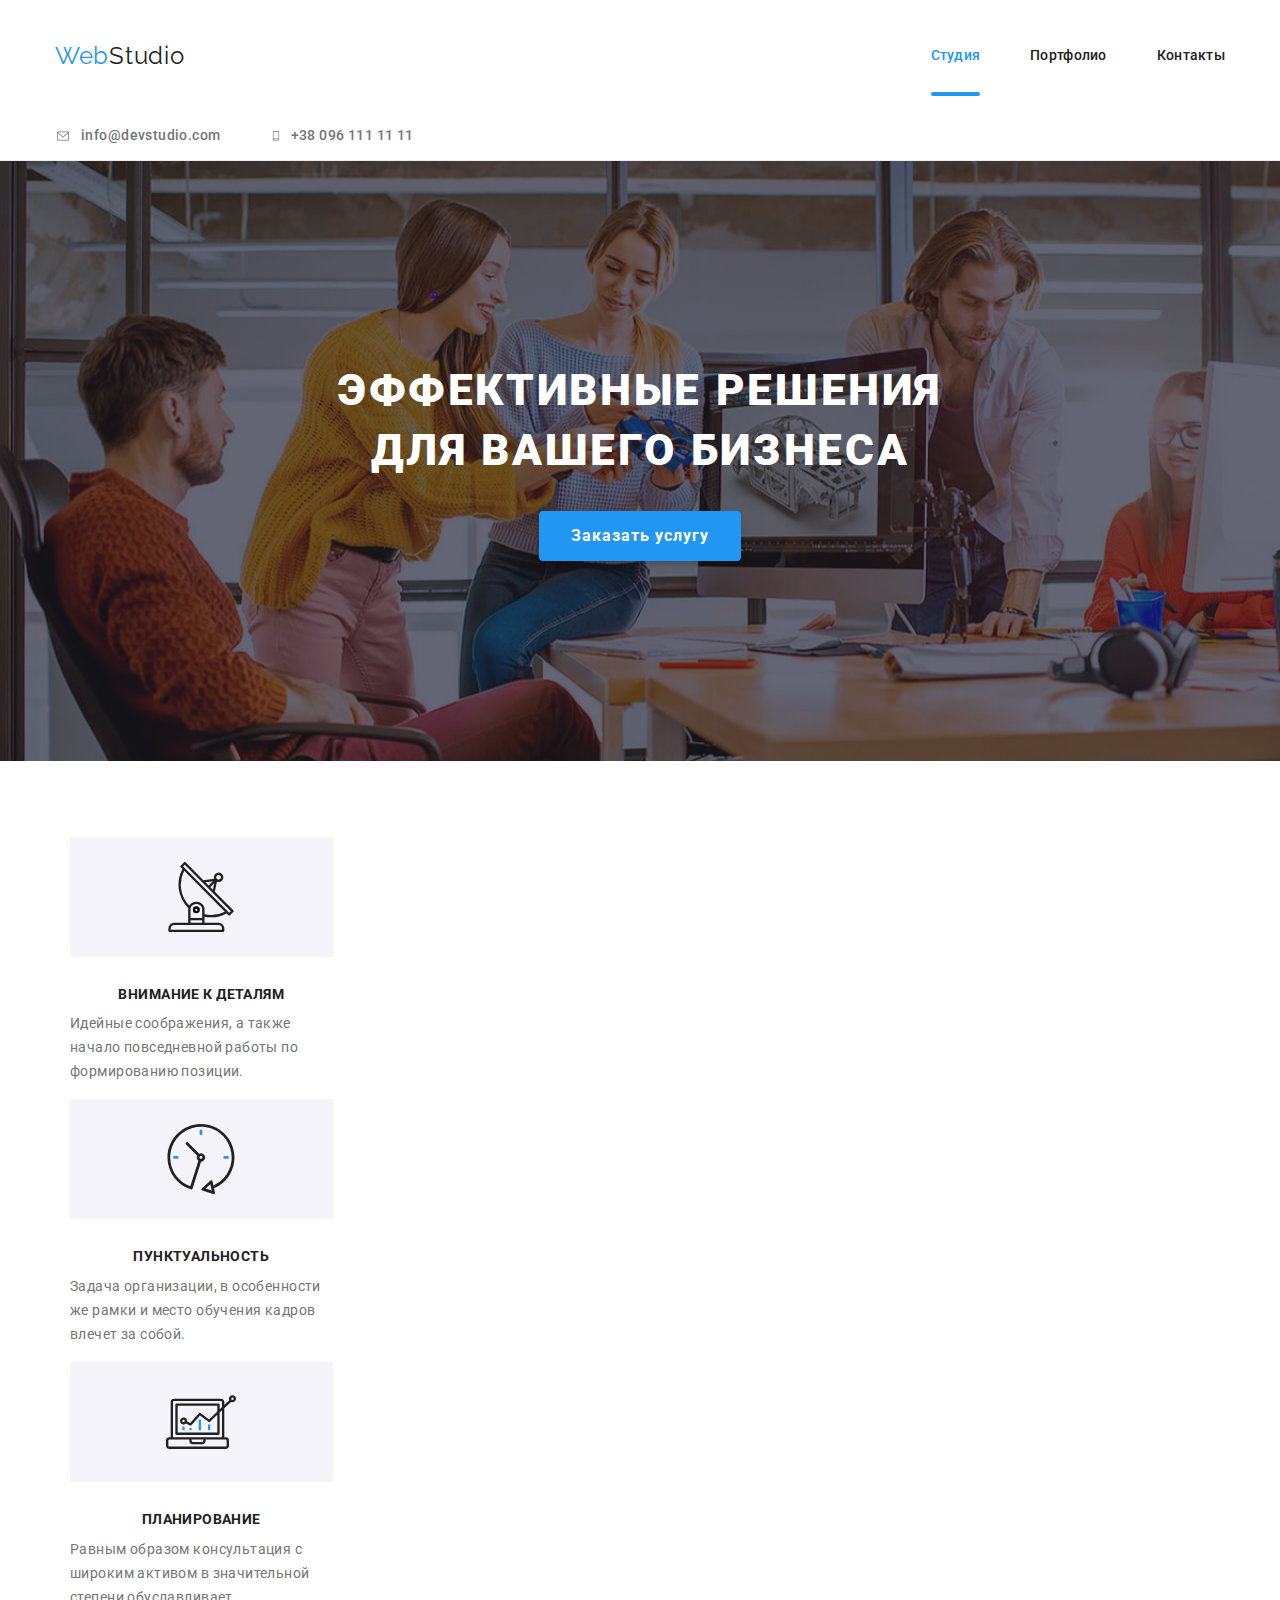
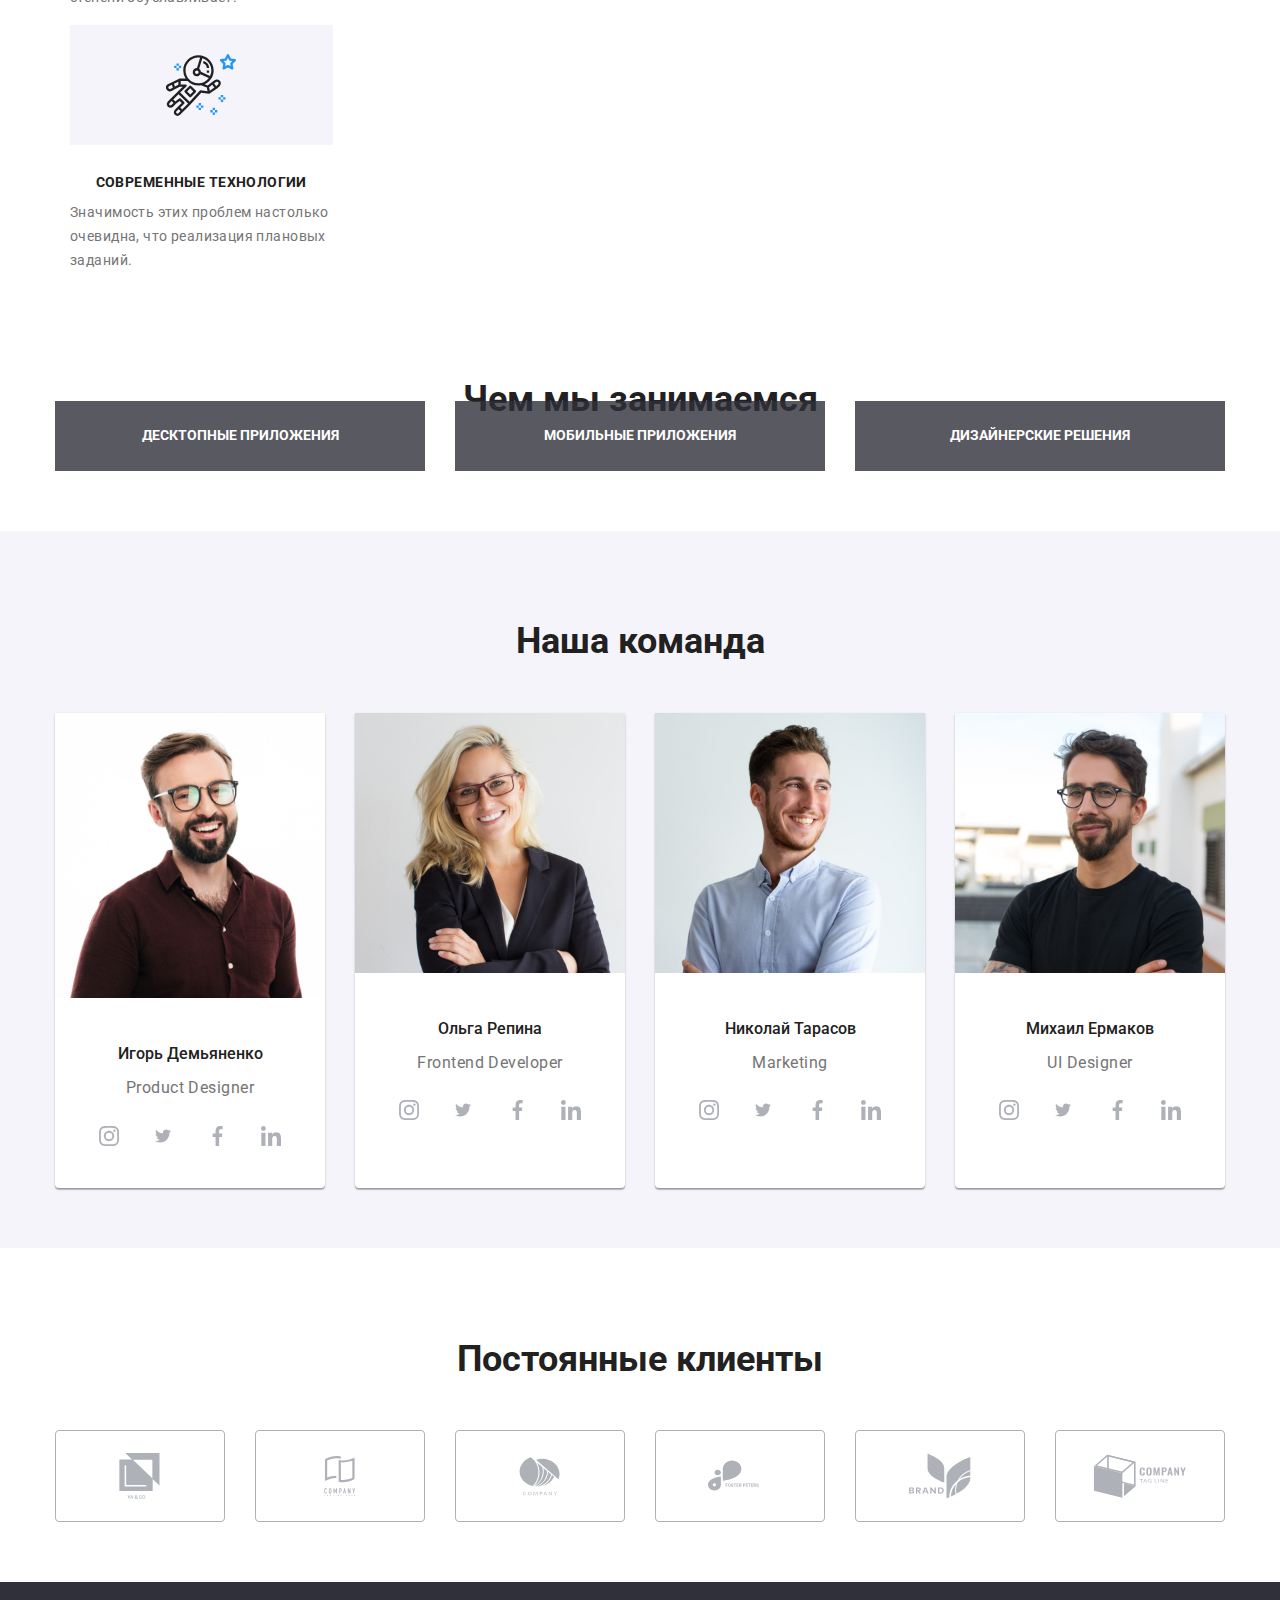
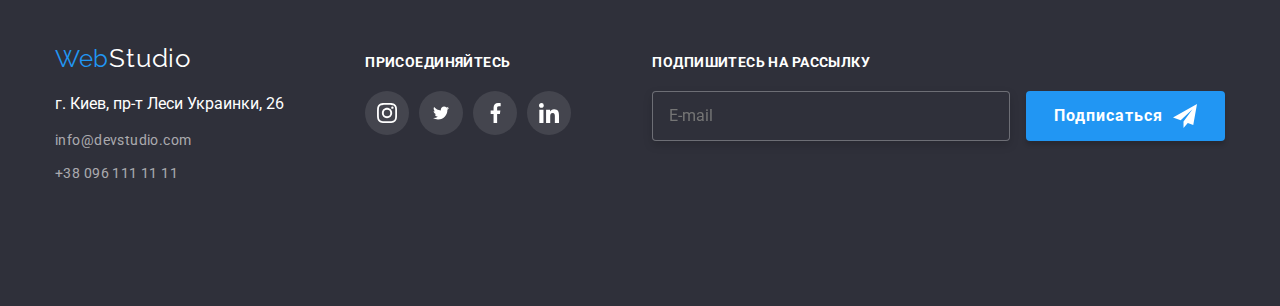
==== index.html @ 6a8b0f56 "footer-done" ====
<!DOCTYPE html>
<html lang="ru">
  <head>
    <meta charset="UTF-8" />
    <meta http-equiv="X-UA-Compatible" content="IE=edge" />
    <meta name="viewport" content="width=device-width, initial-scale=1.0" />
    <title>Студия</title>
    <link rel="preconnect" href="https://fonts.gstatic.com" />
    <link
      href="https://fonts.googleapis.com/css2?family=Raleway:wght@700&family=Roboto:wght@400;500;700;900&display=swap"
      rel="stylesheet"
    />
    <link
      rel="stylesheet"
      href="https://cdnjs.cloudflare.com/ajax/libs/modern-normalize/1.0.0/modern-normalize.min.css"
    />
    <link rel="stylesheet" href="css/main.min.css" />
  </head>

  <body class="page">
    <!-- HEADER -->

    <header class="site-header">
      <div class="container">
        <nav class="site-header__nav">
          <a class="logo" href="#">
            <span class="logo__text_accept-color">Web</span
            ><span class="logo__text">Studio</span>
          </a>
          <ul class="site-nav">
            <li class="site-nav__item">
              <a
                href="index.html"
                class="site-nav__link site-nav__link-is-active"
                >Студия</a
              >
            </li>
            <li class="site-nav__item">
              <a href="portfolio.html" class="site-nav__link">Портфолио</a>
            </li>
            <li class="site-nav__item">
              <a href="" class="site-nav__link">Контакты</a>
            </li>
          </ul>
        </nav>

        <ul class="contact-nav">
          <li class="contact-nav__item">
            <a href="mailto:info@devstudio.com" class="contact-nav__link">
              <svg class="contact-nav__icon" width="16" height="12">
                <use href="./images/icons.svg#icon-envelope"></use>
              </svg>
              info@devstudio.com
            </a>
          </li>

          <li class="contact-nav__item">
            <a href="tel:+380961111111" class="contact-nav__link">
              <svg class="contact-nav__icon" width="10" height="16">
                <use href="./images/icons.svg#icon-smartphone"></use>
              </svg>
              +38 096 111 11 11</a
            >
          </li>
        </ul>
        <button
          type="button"
          class="site-header__menu-btn is-open"
          aria-expanded="false"
          data-menu-button
          aria-controls="menu-container"
        >
          <svg
            width="40"
            height="40"
            aria-label="Переключатель мобильного меню"
          >
            <use
              class="site-header__nav_icon-close"
              href="./images/icons.svg#icon-close-black"
            ></use>

            <use
              class="site-header__nav_icon-menu"
              href="./images/icons.svg#icon-menu"
            ></use>
          </svg>
        </button>

        <div class="menu-container" id="menu-container" data-menu>
          Lorem ipsum dolor sit amet consectetur adipisicing elit. Cumque
          doloribus ex esse eum magnam iure nesciunt recusandae sint repellat.
          Nesciunt possimus eum modi iste molestiae aperiam placeat recusandae
          facere consequatur.
        </div>
      </div>
    </header>

    <main>
      <!--HERO-->

      <section class="site-hero">
        <div class="container">
          <h1 class="site-hero__title">
            Эффективные решения <br />
            для вашего бизнеса
          </h1>
          <button type="button" class="site-hero__button" data-modal-open>
            Заказать услугу
          </button>
        </div>
      </section>

      <!--FEATURE-->

      <section class="section">
        <div class="container">
          <h2 hidden class="section__title">Наши преимущества</h2>
          <ul class="feature__list">
            <li class="feature__item">
              <div class="feature__item-bgr">
                <svg height="70" width="70" class="feature__icon">
                  <use href="./images/icons.svg#icon-antenna"></use>
                </svg>
              </div>
              <h3 class="feature__title">Внимание к деталям</h3>
              <p class="feature__text">
                Идейные соображения, а также начало повседневной работы по
                формированию позиции.
              </p>
            </li>

            <li class="feature__item">
              <div class="feature__item-bgr">
                <svg height="70" width="70" class="feature__icon">
                  <use href="./images/icons.svg#icon-clock"></use>
                </svg>
              </div>
              <h3 class="feature__title">Пунктуальность</h3>
              <p class="feature__text">
                Задача организации, в особенности же рамки и место обучения
                кадров влечет за собой.
              </p>
            </li>

            <li class="feature__item">
              <div class="feature__item-bgr">
                <svg height="70" width="70" class="feature__icon">
                  <use href="./images/icons.svg#icon-diagram"></use>
                </svg>
              </div>
              <h3 class="feature__title">Планирование</h3>
              <p class="feature__text">
                Равным образом консультация с широким активом в значительной
                степени обуславливает.
              </p>
            </li>

            <li class="feature__item">
              <div class="feature__item-bgr">
                <svg height="70" width="70" class="feature__icon">
                  <use href="./images/icons.svg#icon-astronaut"></use>
                </svg>
              </div>
              <h3 class="feature__title">Современные технологии</h3>
              <p class="feature__text">
                Значимость этих проблем настолько очевидна, что реализация
                плановых заданий.
              </p>
            </li>
          </ul>
        </div>
      </section>

      <!--SKILLS-->

      <section class="section section-skills">
        <div class="container">
          <h2 class="section__title">Чем мы занимаемся</h2>

          <ul class="section-skills__images">
            <li class="section-skills__card">
              <div class="section-skills__description">
                <h3 class="section-skills__title">Десктопные приложения</h3>
              </div>
              <img src="" />
            </li>

            <li class="section-skills__card">
              <div class="section-skills__description">
                <h3 class="section-skills__title">Мобильные приложения</h3>
              </div>
              <img />
            </li>
            <li class="section-skills__card">
              <div class="section-skills__description">
                <h3 class="section-skills__title">Дизайнерские решения</h3>
              </div>
              <img />
            </li>
          </ul>
        </div>
      </section>

      <!--TEAM-->

      <section class="section section-team">
        <div class="container">
          <h2 class="section__title">Наша команда</h2>

          <ul class="team-cards">
            <li class="team-cards__item">
               <picture class="team-cards__photo">
                <source
                  srcset="
                  ./images/team-cards/mobile-product-designer-450.jpg  1x,
                  ./images/team-cards/mobile-product-designer@2x.jpg 2x
                  "

                  media="(max-width: 768px)"
                />
                <source
                  srcset="
                    ./images/team-cards/tablet-product-designer-354.jpg  1x,
                    ./images/team-cards/tablet-product-designer@2x.jpg 2x
                  "
                  media="(min-width: 768px)"
                />
                <source
                  srcset="
                    ./images/team-cards/desktop-product-designer-270.jpg  1x,
                    ./images/team-cards/desktop-product-designer@2x.jpg 2x
                  "
                  media="(min-width: 1200px)"
                />
                <img
                  src="./team-cards/desktop-product-designer-270.jpg"
                  alt="фото product designer"
                />
          
              <div class="team-cards__name">
                <h3 class="team-cards__title">Игорь Демьяненко</h3>
                <p class="team-cards__text">Product Designer</p>

                <ul class="social-network">
                  <li class="social-network__item">
                    <a
                      class="social-network__link"
                      href="#"
                      aria-label="иконка инстаграм"
                    >
                      <svg class="social-network__icon" width="20" height="20">
                        <use href="./images/icons.svg#icon-instagram"></use>
                      </svg>
                    </a>
                  </li>

                  <li class="social-network__item">
                    <a
                      class="social-network__link"
                      href="#"
                      aria-label="иконка твиттер"
                    >
                      <svg class="social-network__icon" width="20" height="16">
                        <use href="./images/icons.svg#icon-twitter"></use>
                      </svg>
                    </a>
                  </li>

                  <li class="social-network__item">
                    <a
                      class="social-network__link"
                      href="#"
                      aria-label="иконка фейсбук"
                    >
                      <svg class="social-network__icon" width="25" height="20">
                        <use href="./images/icons.svg#icon-facebook"></use>
                      </svg>
                    </a>
                  </li>

                  <li class="social-network__item">
                    <a
                      class="social-network__link"
                      href="#"
                      aria-label="иконка линкедин"
                    >
                      <svg class="social-network__icon" width="20" height="20">
                        <use href="./images/icons.svg#icon-linkedin"></use>
                      </svg>
                    </a>
                  </li>
                </ul>
              </div>
            </li>

            <li class="team-cards__item">
              <img
                src="images/img5.jpg"
                width="270"
                alt="фото frontend developer"
              />
              <div class="team-cards__name">
                <h3 class="team-cards__title">Ольга Репина</h3>
                <p class="team-cards__text">Frontend Developer</p>
                <ul class="social-network">
                  <li class="social-network__item">
                    <a
                      class="social-network__link"
                      href="#"
                      aria-label="иконка инстаграм"
                    >
                      <svg class="social-network__icon" width="20" height="20">
                        <use href="./images/icons.svg#icon-instagram"></use>
                      </svg>
                    </a>
                  </li>

                  <li class="social-network__item">
                    <a
                      class="social-network__link"
                      href="#"
                      aria-label="иконка твиттер"
                    >
                      <svg class="social-network__icon" width="20" height="16">
                        <use href="./images/icons.svg#icon-twitter"></use>
                      </svg>
                    </a>
                  </li>

                  <li class="social-network__item">
                    <a
                      class="social-network__link"
                      href="#"
                      aria-label="иконка фейсбук"
                    >
                      <svg class="social-network__icon" width="25" height="20">
                        <use href="./images/icons.svg#icon-facebook"></use>
                      </svg>
                    </a>
                  </li>

                  <li class="social-network__item">
                    <a
                      class="social-network__link"
                      href="#"
                      aria-label="иконка линкедин"
                    >
                      <svg class="social-network__icon" width="20" height="20">
                        <use href="./images/icons.svg#icon-linkedin"></use>
                      </svg>
                    </a>
                  </li>
                </ul>
              </div>
            </li>

            <li class="team-cards__item">
              <img src="images/img6.jpg" width="270" alt="фото marketing" />
              <div class="team-cards__name">
                <h3 class="team-cards__title">Николай Тарасов</h3>
                <p class="team-cards__text">Marketing</p>
                <ul class="social-network">
                  <li class="social-network__item">
                    <a
                      class="social-network__link"
                      href="#"
                      aria-label="иконка инстаграм"
                    >
                      <svg class="social-network__icon" width="20" height="20">
                        <use href="./images/icons.svg#icon-instagram"></use>
                      </svg>
                    </a>
                  </li>

                  <li class="social-network__item">
                    <a
                      class="social-network__link"
                      href="#"
                      aria-label="иконка твиттер"
                    >
                      <svg class="social-network__icon" width="20" height="16">
                        <use href="./images/icons.svg#icon-twitter"></use>
                      </svg>
                    </a>
                  </li>

                  <li class="social-network__item">
                    <a
                      class="social-network__link"
                      href="#"
                      aria-label="иконка фейсбук"
                    >
                      <svg class="social-network__icon" width="25" height="20">
                        <use href="./images/icons.svg#icon-facebook"></use>
                      </svg>
                    </a>
                  </li>

                  <li class="social-network__item">
                    <a
                      class="social-network__link"
                      href="#"
                      aria-label="иконка линкедин"
                    >
                      <svg class="social-network__icon" width="20" height="20">
                        <use href="./images/icons.svg#icon-linkedin"></use>
                      </svg>
                    </a>
                  </li>
                </ul>
              </div>
            </li>

            <li class="team-cards__item">
              <img src="images/img7.jpg" width="270" alt="фото ui designer" />
              <div class="team-cards__name">
                <h3 class="team-cards__title">Михаил Ермаков</h3>
                <p class="team-cards__text">UI Designer</p>
                <ul class="social-network">
                  <li class="social-network__item">
                    <a
                      class="social-network__link"
                      href="#"
                      aria-label="иконка инстаграм"
                    >
                      <svg class="social-network__icon" width="20" height="20">
                        <use href="./images/icons.svg#icon-instagram"></use>
                      </svg>
                    </a>
                  </li>

                  <li class="social-network__item">
                    <a
                      class="social-network__link"
                      href="#"
                      aria-label="иконка твиттер"
                    >
                      <svg class="social-network__icon" width="20" height="16">
                        <use href="./images/icons.svg#icon-twitter"></use>
                      </svg>
                    </a>
                  </li>

                  <li class="social-network__item">
                    <a
                      class="social-network__link"
                      href="#"
                      aria-label="иконка фейсбук"
                    >
                      <svg class="social-network__icon" width="25" height="20">
                        <use href="./images/icons.svg#icon-facebook"></use>
                      </svg>
                    </a>
                  </li>

                  <li class="social-network__item">
                    <a
                      class="social-network__link"
                      href="#"
                      aria-label="иконка линкедин"
                    >
                      <svg class="social-network__icon" width="20" height="20">
                        <use href="./images/icons.svg#icon-linkedin"></use>
                      </svg>
                    </a>
                  </li>
                </ul>
              </div>
            </li>
          </ul>
        </div>
      </section>

      <!-- CLIENTS -->

      <section class="section">
        <div class="container">
          <h2 class="section__title">Постоянные клиенты</h2>
          <ul class="clients">
            <li class="clients__item">
              <a class="clients__link" href="#">
                <svg class="clients__icon" height="46" width="41">
                  <use href="./images/icons.svg#icon-logo"></use>
                </svg>
              </a>
            </li>

            <li class="clients__item">
              <a class="clients__link" href="#">
                <svg class="clients__icon" height="40" width="52">
                  <use href="./images/icons.svg#icon-logo-1"></use>
                </svg>
              </a>
            </li>

            <li class="clients__item">
              <a class="clients__link" href="#">
                <svg class="clients__icon" height="44" width="41">
                  <use href="./images/icons.svg#icon-logo-2"></use>
                </svg>
              </a>
            </li>

            <li class="clients__item">
              <a class="clients__link" href="#">
                <svg class="clients__icon" height="45" width="63">
                  <use href="./images/icons.svg#icon-logo-3"></use>
                </svg>
              </a>
            </li>

            <li class="clients__item">
              <a class="clients__link" href="#">
                <svg class="clients__icon" height="46" width="62">
                  <use href="./images/icons.svg#icon-logo-4"></use>
                </svg>
              </a>
            </li>

            <li class="clients__item">
              <a class="clients__link" href="#">
                <svg class="clients__icon" height="44" width="94">
                  <use href="./images/icons.svg#icon-logo-5"></use>
                </svg>
              </a>
            </li>
          </ul>
        </div>
      </section>
    </main>

    <!-- FOOTER -->

    <footer class="footer">
      <div class="container footer__container">
        <div class="footer-contaсt">
          <a class="logo" href="#">
            <span class="logo__text_accept-color">Web</span
            ><span class="logo__text_white">Studio</span>
          </a>
          <address class="footer-contaсt__address">
            г. Киев, пр-т Леси Украинки, 26

            <ul class="footer-contaсt__list">
              <li class="footer-contaсt__item">
                <a href="mailto:info@devstudio.com" class="footer-contaсt__link"
                  >info@devstudio.com</a
                >
              </li>
              <li class="footer-contaсt__item">
                <a href="tel:+380961111111" class="footer-contaсt__link"
                  >+38 096 111 11 11</a
                >
              </li>
            </ul>
          </address>
        </div>

        <!--FOOTER-SOCIAL-LINKS-->

        <div class="footer-social-links">
          <p class="footer__title">Присоединяйтесь</p>
          <ul class="footer-social-links__list">
            <li class="footer-social-links__item">
              <a class="footer-social-links__link" href="#">
                <svg width="20" height="20" class="footer-social-links__icon">
                  <use href="./images/icons.svg#icon-instagram"></use>
                </svg>
              </a>
            </li>
            <li class="footer-social-links__item">
              <a class="footer-social-links__link" href="#">
                <svg width="20" height="16" class="footer-social-links__icon">
                  <use href="./images/icons.svg#icon-twitter"></use>
                </svg>
              </a>
            </li>
            <li class="footer-social-links__item">
              <a class="footer-social-links__link" href="#">
                <svg width="25" height="20" class="footer-social-links__icon">
                  <use href="./images/icons.svg#icon-facebook"></use>
                </svg>
              </a>
            </li>
            <li class="footer-social-links__item">
              <a class="footer-social-links__link" href="#">
                <svg width="20" height="20" class="footer-social-links__icon">
                  <use href="./images/icons.svg#icon-linkedin"></use>
                </svg>
              </a>
            </li>
          </ul>
        </div>

        <!--FOOTER-FORM-SUBSCRIBE-->

        <div class="footer__subscribe-thumb">
          <p class="footer__title">Подпишитесь на рассылку</p>
          <form class="form-subscribe">
             <input
                type="email"
                name="email"
                class="form-subscribe__send-email"
                placeholder="E-mail"
              />
              <button type="submit" class="form-subscribe__submit-email">
                Подписаться
                <svg width="24" height="24" class="form-subscribe__icon-send">
                  <use href="./images/icons.svg#icon-icon-send"></use>
                </svg>
              </button>
          </form>
        </div>
      </div>
    </footer>

    <!-- MODAL -->

    <div class="backdrop is-hidden" data-modal>
      <div class="modal">
        <button class="modal__btn-close" data-modal-close>
          <span class="modal__btn-close_bgr">
            <svg class="modal__btn-close_icon" width="18" height="18">
              <use href="./images/icons.svg#icon-close-black"></use>
            </svg>
          </span>
        </button>

        <div class="modal__content">
          <div class="modal__header">
            Оставьте свои данные, мы вам перезвоним
          </div>

          <div class="modal-form-wrapper">
            <form class="modal-form">
              <label>
                <span class="modal-form__label-text">Имя</span>
                <span class="modal-input-wrapper">
                  <input
                    type="text"
                    name="name"
                    class="modal-input-wrapper__text"
                  />
                  <svg class="modal-input-wrapper__icon" width="18" height="18">
                    <use href="./images/icons.svg#icon-person"></use>
                  </svg>
                </span>
              </label>
              <label>
                <span class="modal-form__label-text">Телефон</span>
                <span class="modal-input-wrapper">
                  <input
                    type="text"
                    name="phone"
                    class="modal-input-wrapper__text"
                  />
                  <svg class="modal-input-wrapper__icon" width="18" height="18">
                    <use href="./images/icons.svg#icon-phone"></use>
                  </svg>
                </span>
              </label>
              <label>
                <span class="modal-form__label-text">Почта</span>
                <span class="modal-input-wrapper">
                  <input
                    type="text"
                    name="mail"
                    class="modal-input-wrapper__text"
                  />
                  <svg class="modal-input-wrapper__icon" width="18" height="18">
                    <use href="./images/icons.svg#icon-email"></use>
                  </svg>
                </span>
              </label>
              <label>
                <span class="modal-form__label-text">Комментарий</span>
                <textarea
                  name="comment"
                  class="modal-input-wrapper__text"
                  placeholder="Введите текст"
                ></textarea>
              </label>

              <!-- CHECKBOX -->

              <label class="checkbox">
                <input
                  type="checkbox"
                  name="checkbox__hidden"
                  class="checkbox__hidden"
                />
                <span class="checkbox__icon">
                  <svg class="checkbox__icon-check" width="16" height="15">
                    <use href="./images/icons.svg#icon-check"></use>
                  </svg>
                </span>

                <span class="checkbox__text"
                  >Соглашаюсь с рассылкой и принимаю&nbsp;</span
                >
                <a href="#" class="checkbox__link"> Условия договора</a>
              </label>

              <!-- MODAL_BTN -->

              <button type="submit" class="modal__btn-submit">Отправить</button>
            </form>
          </div>
        </div>
      </div>
    </div>

    <script src="./js/modal.js"></script>
    <script src="./js/menu.js"></script>
  </body>
</html>
---- css/main.min.css ----
.page{background-color:#fff;font-family:Roboto,sans-serif}.container{padding-right:15px;padding-left:15px;margin-left:auto;margin-right:auto}@media screen and (max-width: 480px){.container{width:480px}}@media screen and (min-width: 768px){.container{width:768px}}@media screen and (min-width: 1200px){.container{width:1200px}}.section{padding-top:60px;padding-bottom:60px}.section__title{margin-bottom:50px;font-size:36px;line-height:1.17;text-align:center;color:#212121}ul{list-style:none;padding:0}a{text-decoration:none}img{display:block;max-width:100%}.site-header{border-bottom:1px solid #ececec}.site-header__nav{display:flex;align-items:center}@media screen and (max-width: 768px){.site-header__nav{padding-top:16px;padding-bottom:16px}}.logo{font-family:Raleway,sans-serif;letter-spacing:0.03em;font-size:24px;line-height:1.38;padding-left:0px}@media screen and (min-width: 768px){.logo{margin-right:88px}}@media screen and (min-width: 1200px){.logo{margin-right:93px}}.logo__text_accept-color{color:#2196f3}.logo__text{color:#212121}.logo__text_white{color:#fff;letter-spacing:0.03em;font-size:26px;line-height:1.19}.site-header__menu-btn{display:inline-flex;position:absolute;border:none;z-index:4;top:10px;right:15px}@media screen and (min-width: 768px){.site-header__menu-btn{display:none}}.site-header__menu-btn .site-header__nav_icon-menu{display:none}.site-header__menu-btn.is-open .site-header__nav_icon-menu{display:block}.site-header__menu-btn.is-open .site-header__nav_icon-close{display:none}@media screen and (max-width: 768px){.menu-container{display:none;position:absolute;top:0;left:0;width:100%;height:100%;padding:48px 40px}.menu-container.is-open{display:flex;flex-direction:column;justify-content:space-between;overflow:hidden;z-index:3}}@media screen and (min-width: 768px){.menu-container{display:none}}.site-header__nav{display:flex;align-items:center}.site-nav{display:flex;align-items:center;margin-left:auto}@media screen and (max-width: 768px){.site-nav{display:none}}.site-nav__link{display:flex;align-items:center;color:#212121;letter-spacing:0.02em;font-weight:500;font-size:14px;line-height:1.14;display:block;padding-bottom:32px;padding-top:32px;transition:color 250ms cubic-bezier(0.4, 0, 0.2, 1)}.site-nav__link:hover,.site-nav__link:focus{color:#2196f3}.site-nav__link-is-active{position:relative;color:#2196f3}@media screen and (min-width: 768px){.site-nav__link-is-active::after{content:"";position:absolute;left:0;bottom:0;display:block;width:100%;height:4px;border-radius:2px;background-color:#2196f3}.site-nav__item:not(:last-child){margin-right:50px}}.contact-nav{margin-left:auto}@media screen and (max-width: 768px){.contact-nav{display:none}}@media screen and (min-width: 768px){.contact-nav{display:block}}@media screen and (min-width: 1200px){.contact-nav{display:flex;text-align:center}}.contact-nav__link{color:#757575;letter-spacing:0.03em;font-weight:500;font-size:14px;line-height:1.14;margin-top:0px;margin-bottom:0px;margin-left:auto;display:flex;align-items:center;transition:color 250ms cubic-bezier(0.4, 0, 0.2, 1)}.contact-nav__link:hover,.contact-nav__link:focus{color:#2196f3}.contact-nav__item:not(:last-child){margin-right:50px}.contact-nav__icon{fill:#757575;margin-right:10px;transition:fill 250ms cubic-bezier(0.4, 0, 0.2, 1)}.contact-nav__link:hover .contact-nav__icon,.contact-nav__link:focus .contact-nav__icon{fill:#2196f3}.site-hero{padding-top:118px;padding-bottom:118px;margin-left:auto;margin-right:auto;max-width:1600px;background-color:#c4c4c4;background-image:linear-gradient(to right, rgba(47,48,58,0.4), rgba(47,48,58,0.4)),url(../images/hero/mobile-hero.jpg);background-size:cover}@media screen and (min-device-pixel-ratio: 2), (-webkit-min-device-pixel-ratio: 2), (min-resolution: 192dpi), (min-resolution: 2dppx){.site-hero{background-image:linear-gradient(to right, rgba(47,48,58,0.4), rgba(47,48,58,0.4)),url(../images/hero/mobile-hero@2x.jpg)}}@media screen and (min-width: 489px){.site-hero{background-image:linear-gradient(to right, rgba(47,48,58,0.4), rgba(47,48,58,0.4)),url(../images/hero/tablet-hero.jpg)}}@media screen and (min-width: 489px) and (min-device-pixel-ratio: 2), screen and (min-width: 489px) and (-webkit-min-device-pixel-ratio: 2), screen and (min-width: 489px) and (min-resolution: 192dpi), screen and (min-width: 489px) and (min-resolution: 2dppx){.site-hero{background-image:linear-gradient(to right, rgba(47,48,58,0.4), rgba(47,48,58,0.4)),url(../images/hero/tablet-hero@2x.jpg)}}@media screen and (min-width: 769px){.site-hero{padding-top:200px;padding-bottom:200px;background-image:linear-gradient(to right, rgba(47,48,58,0.4), rgba(47,48,58,0.4)),url(../images/hero/desktop-hero.jpg)}}@media screen and (min-width: 769px) and (min-device-pixel-ratio: 2), screen and (min-width: 769px) and (-webkit-min-device-pixel-ratio: 2), screen and (min-width: 769px) and (min-resolution: 192dpi), screen and (min-width: 769px) and (min-resolution: 2dppx){.site-hero{background-image:linear-gradient(to right, rgba(47,48,58,0.4), rgba(47,48,58,0.4)),url(../images/hero/desktop-hero@2x.jpg)}}.site-hero__title{margin-left:auto;margin-right:auto;margin-top:0;margin-bottom:30px;font-weight:900;font-size:26px;line-height:1.62;text-align:center;letter-spacing:0.06em;text-transform:uppercase;color:#fff}@media screen and (min-width: 1200px){.site-hero__title{font-size:44px;line-height:1.36}}.site-hero__button{display:flex;align-items:center;margin-left:auto;margin-right:auto;padding:10px 32px;font-weight:bold;font-size:16px;line-height:1.87;text-align:center;letter-spacing:0.06em;border:0;color:#fff;background-color:#2196f3;box-shadow:0px 4px 4px rgba(0,0,0,0.15);border-radius:4px}.feature__title{text-align:center;letter-spacing:0.03em;font-weight:700;font-size:14px;line-height:1.14;text-transform:uppercase;margin-bottom:10px;margin-top:0px;color:#212121}@media screen and (max-width: 768px){.feature__title{text-align:center}}.feature__text{color:#757575;letter-spacing:0.03em;font-size:14px;line-height:1.71;margin:0px;display:flex}@media screen and (min-width: 768px){.feature__item{width:calc((100% - 60px) / 2);margin:15px}}@media screen and (min-width: 1200px){.feature__item{width:calc((100% - 120px) / 4)}}@media screen and (max-width: 768px){.feature__item:not(:last-child){margin-bottom:30px}}.feature__item-bgr{height:120px;margin-bottom:30px;display:flex;align-items:center;justify-content:center;background:#f5f4fa}.feature__icon{display:inline-block;margin:auto}.section-skills{padding-top:0px}@media screen and (max-width: 1199px){.section-skills{display:none}}.section-skills__images{display:flex;margin:-15px}.section-skills__card{position:relative;margin:15px;width:370px}.section-skills__description{position:absolute;bottom:0;display:flex;align-items:center;justify-content:center;width:100%;height:70px;background:rgba(47,48,58,0.8)}.section-skills__title{font-weight:bold;font-size:14px;line-height:1.14;text-transform:uppercase;color:#fff}.section-team{background-color:#f5f4fa}.team-cards__name{padding:30px}@media screen and (min-width: 768px){.team-cards{display:flex;flex-wrap:wrap;margin:-15px}}.team-cards__item{background-color:#fff;box-shadow:0px 1px 3px rgba(0,0,0,0.12),0px 1px 1px rgba(0,0,0,0.14),0px 2px 1px rgba(0,0,0,0.2);border-radius:0px 0px 4px 4px}@media screen and (max-width: 768px){.team-cards__item:not(:last-child){margin-bottom:30px}}@media screen and (min-width: 768px){.team-cards__item{margin:15px;flex-basis:calc((100% - 4 * 15px) / 2)}}@media screen and (min-width: 1200px){.team-cards__item{flex-basis:calc((100% - 8 * 15px) / 4)}}.team-cards__title{margin-bottom:10px;font-weight:500;font-size:16px;line-height:1.19;text-align:center;color:#212121}.team-cards__text{color:#757575;font-size:16px;line-height:1.18;letter-spacing:0.03em;text-align:center}.social-network__link{display:flex;justify-content:center;align-items:center;width:44px;height:44px;border-radius:50%;transition:background-color 250ms cubic-bezier(0.4, 0, 0.2, 1)}.social-network__link:hover,.social-network__link:focus{background-color:#2196f3}.social-network__icon{fill:#afb1b8;transition:fill 250ms cubic-bezier(0.4, 0, 0.2, 1)}.social-network__link:hover .social-network__icon,.social-network__link:focus .social-network__icon{fill:#fff}.social-network{padding:0;display:flex;justify-content:center}.social-network__item:not(:last-child){margin-right:10px}.clients{display:flex;flex-wrap:wrap;padding:0;margin:-15px}.clients__item{margin:15px}@media screen and (max-width: 768px){.clients__item{width:calc((100% - 2 * 30px) / 2)}}@media screen and (min-width: 768px){.clients__item{flex-basis:calc((100% - 3 * 30px) / 3)}}@media screen and (min-width: 1200px){.clients__item{flex-basis:calc((100% - 6 * 30px) / 6)}}.clients__link{display:flex;align-items:center;height:92px;border:1px solid #afb1b8;border-radius:4px;justify-content:center;transition:border 250ms cubic-bezier(0.4, 0, 0.2, 1)}.clients__icon{fill:#afb1b8;transition:fill 250ms cubic-bezier(0.4, 0, 0.2, 1)}.clients__link:hover .clients__icon{fill:#2196f3}.clients__link:hover{border:1px solid #2196f3}.portfolio-nav{margin-bottom:50px;display:flex;justify-content:center;margin-top:0px}.portfolio-nav__button{color:#fff;background-color:#2196f3;letter-spacing:0.06em;font-size:16px;line-height:1.87;text-align:center;font-weight:700;cursor:pointer;border-radius:4px;padding:6px 22px;border:0px;transition-property:color, background-color, box-shadow;transition-duration:250ms;transition-timing-function:cubic-bezier(0.4, 0, 0.2, 1)}.portfolio-nav__item{margin-left:8px}.portfolio-nav__item:first-child{margin-left:0px}.portfolio-nav .portfolio-nav__button{background-color:#f5f4fa;color:#212121;border-radius:4px;font-weight:500;font-size:16px;line-height:1.62;letter-spacing:0.03em}.portfolio-nav .portfolio-nav__button:hover,.portfolio-nav .portfolio-nav__button:focus{color:#fff;background-color:#2196f3;box-shadow:0px 3px 1px rgba(0,0,0,0.1),0px 1px 2px rgba(0,0,0,0.08),0px 2px 2px rgba(0,0,0,0.12);border-radius:4px}.portfolio{display:flex;flex-wrap:wrap;margin-top:-30px;margin-left:-30px;margin-bottom:0px}.portfolio__card{position:relative;overflow:hidden}.portfolio__overlay{position:absolute;top:0;left:0;width:100%;height:100%;background-color:rgba(33,150,243,0.9);transform:translateY(100%);transition:transform 250ms cubic-bezier(0.4, 0, 0.2, 1);color:#fff;padding:60px 20px;font-size:18px;line-height:1.55;letter-spacing:0.03em}.portfolio__direction{padding:20px 24px;border-left:1px solid #eee;border-right:1px solid #eee;border-bottom:1px solid #eee}.portfolio__title{color:#212121;font-weight:700;font-size:18px;line-height:2;letter-spacing:0.06em;margin:0px}.portfolio__text{font-size:16px;line-height:1.87;letter-spacing:0.03em;color:#757575;margin-top:4px;margin-bottom:0px}.portfolio__item{background:#fff;box-sizing:border-box;width:370px;padding:0;margin-left:30px;margin-top:30px;transition:box-shadow 250ms cubic-bezier(0.4, 0, 0.2, 1)}.portfolio__item:hover{box-shadow:0px 1px 1px rgba(0,0,0,0.12),0px 4px 4px rgba(0,0,0,0.06),1px 4px 6px rgba(0,0,0,0.16)}.portfolio__item:hover .portfolio__overlay{transform:translateY(0)}.footer{padding-bottom:60px;padding-top:60px;background-color:#2f303a}.footer .footer__title{margin-bottom:20px;font-weight:700;text-transform:uppercase;color:#fff;letter-spacing:0.03em;font-size:14px;line-height:1.14;margin-top:0px}.footer .footer__container{text-align:center}@media screen and (min-width: 768px){.footer .footer__container{display:flex;flex-wrap:wrap}}@media screen and (min-width: 1200px){.footer .footer__container{align-items:baseline;justify-content:space-between;text-align:left}}.footer .footer-contaсt{margin-bottom:60px}@media screen and (min-width: 768px){.footer .footer-contaсt{margin-left:61px;margin-right:165px}}@media screen and (min-width: 1200px){.footer .footer-contaсt{margin:0}}.footer .footer-contaсt__address{align-items:center;margin-top:20px;margin-bottom:60px;font-style:normal;color:#fff}.footer .footer-contaсt__link{display:block;margin-top:8px;font-size:14px;line-height:1.71;letter-spacing:0.03em;text-decoration:none;color:rgba(255,255,255,0.6)}.footer .footer-contaсt__item:last-child{margin-top:9px}.footer .footer-social-links{margin-bottom:60px}@media screen and (min-width: 1200px){.footer .footer-social-links{margin:0}}.footer .footer-social-links__list{margin:0;padding:0;display:flex;justify-content:center}.footer .footer-social-links__item:not(:last-child){margin-right:10px}.footer .footer-social-links__link{width:44px;height:44px;display:flex;justify-content:center;align-items:center;border-radius:50%;background:rgba(255,255,255,0.1)}.footer .footer-social-links__link:hover,.footer .footer-social-links__link:focus{background-color:#2196f3;transition:background-color 250ms cubic-bezier(0.4, 0, 0.2, 1)}.footer .footer-social-links__icon{fill:#fff}@media screen and (min-width: 768px){.footer__subscribe-thumb{min-width:450px;margin-left:auto;margin-right:auto}}@media screen and (min-width: 1200px){.footer__subscribe-thumb{margin:0}}@media screen and (min-width: 1200px){.form-subscribe{margin-bottom:0}}.form-subscribe :focus{color:#2196f3}.form-subscribe__icon-send{margin-left:10px;fill:#fff}.form-subscribe__send-email{width:100%;height:50px;padding:15px 16px;cursor:pointer;border:1px solid rgba(255,255,255,0.3);filter:drop-shadow(0px 4px 4px rgba(0,0,0,0.15));border-radius:4px;font-weight:400;font-size:16px;line-height:1.25;background-color:#2f303a;color:rgba(255,255,255,0.6)}@media screen and (min-width: 1200px){.form-subscribe__send-email{width:358px}}.form-subscribe__send-email::placeholder{font-weight:400;font-size:16px;line-height:1.25;margin-top:15px;margin-bottom:15px}.form-subscribe__submit-email{align-items:center;font-weight:700;font-size:16px;line-height:1.87;text-align:center;letter-spacing:0.06em;border:0;color:#fff;background-color:#2196f3;box-shadow:0px 4px 4px rgba(0,0,0,0.15);border-radius:4px;margin-top:20px;padding:10px 28px;display:inline-flex}@media screen and (min-width: 1200px){.form-subscribe__submit-email{margin:0 0 0 12px}}.backdrop{position:fixed;top:0;left:0;width:100%;height:100%;background-color:rgba(0,0,0,0.2);opacity:1;transition:opacity 250ms cubic-bezier(0.4, 0, 0.2, 1)}.backdrop.is-hidden{opacity:0;pointer-events:none;visibility:hidden;transition:visibility 250ms cubic-bezier(0.4, 0, 0.2, 1),opacity 250ms cubic-bezier(0.4, 0, 0.2, 1)}.backdrop.is-hidden .modal{transform:translate(-50%, -50%) scale(0.9)}.modal{position:absolute;top:50%;left:50%;width:528px;height:581px;background-color:#fff;box-shadow:0px 1px 3px rgba(0,0,0,0.12),0px 1px 1px rgba(0,0,0,0.14),0px 2px 1px rgba(0,0,0,0.2);border-radius:4px;transform:translate(-50%, -50%) scale(1);transition:transform 250ms cubic-bezier(0.4, 0, 0.2, 1)}.modal__content{padding:40px}.modal__header{margin-bottom:12px;font-weight:700;font-size:20px;line-height:1.15;text-align:center;letter-spacing:0.03em;color:#212121}.modal__btn-submit{display:block;margin:0 auto;margin-top:30px;width:200px;height:50px;cursor:pointer;border:none;background:#2196f3;box-shadow:0px 4px 4px rgba(0,0,0,0.15);border-radius:4px;font-weight:700;font-size:16px;line-height:1.87;letter-spacing:0.06em;color:#fff;transition:background-color 250ms cubic-bezier(0.4, 0, 0.2, 1)}.modal__btn-submit:hover{background:#188ce8;box-shadow:0px 4px 4px rgba(0,0,0,0.15);border-radius:4px}.modal__btn-close{position:absolute;top:0;right:0;display:flex;height:38px;padding:0;background-color:#fff;border:none}.modal__btn-close_bgr{position:relative;margin-top:8px;margin-right:8px;width:30px;height:30px;border:1px solid rgba(0,0,0,0.1);border-radius:50%;background-color:#fff}.modal__btn-close_icon{position:absolute;top:50%;left:50%;transform:translate(-50%, -50%);transition:fill 250ms cubic-bezier(0.4, 0, 0.2, 1)}.modal__btn-close_icon:hover,.modal__btn-close_icon:focus{fill:#2196f3}.modal-form{display:flex;flex-direction:column}.modal-form__label-text{color:#757575}.modal-form label:not(:last-child){margin-bottom:10px}.modal-form .modal-input-wrapper__text:focus,.modal-form textarea:focus{outline:none;border:1px solid #2196f3}.modal-form textarea{height:120px;padding:12px 16px;resize:none}.modal-form .modal-input-wrapper__text:focus+.modal-input-wrapper__icon{fill:#2196f3}.modal-input-wrapper{display:block;position:relative}.modal-input-wrapper__text{border:1px solid rgba(33,33,33,0.2);border-radius:4px;width:100%;color:#212121;height:40px;padding-left:42px}.modal-input-wrapper__icon{position:absolute;top:50%;transform:translateY(-50%);left:12px}.checkbox{display:flex;align-items:center;justify-content:center;margin-bottom:30px}.checkbox__link{color:#2196f3;text-decoration:underline;font-weight:normal;font-size:14px;line-height:1.71;letter-spacing:0.03em}.checkbox__hidden{position:absolute;width:1px;height:1px;margin:-1px;border:0;padding:0;clip:rect(0 0 0 0);overflow:hidden}.checkbox__hidden:checked+.checkbox__icon{background-color:#2196f3;border:none}.checkbox__icon{margin-right:8px;display:flex;justify-content:center;align-items:center;width:16px;height:15px;border:2px solid #212121;border-radius:2px}.checkbox__icon>.checkbox__icon-check{fill:transparent}.checkbox:checked+* .checkbox__icon-check{fill:#fff}.checkbox__text{font-weight:normal;font-size:14px;line-height:1.71;letter-spacing:0.03em;color:#757575}
/*# sourceMappingURL=main.min.css.map */
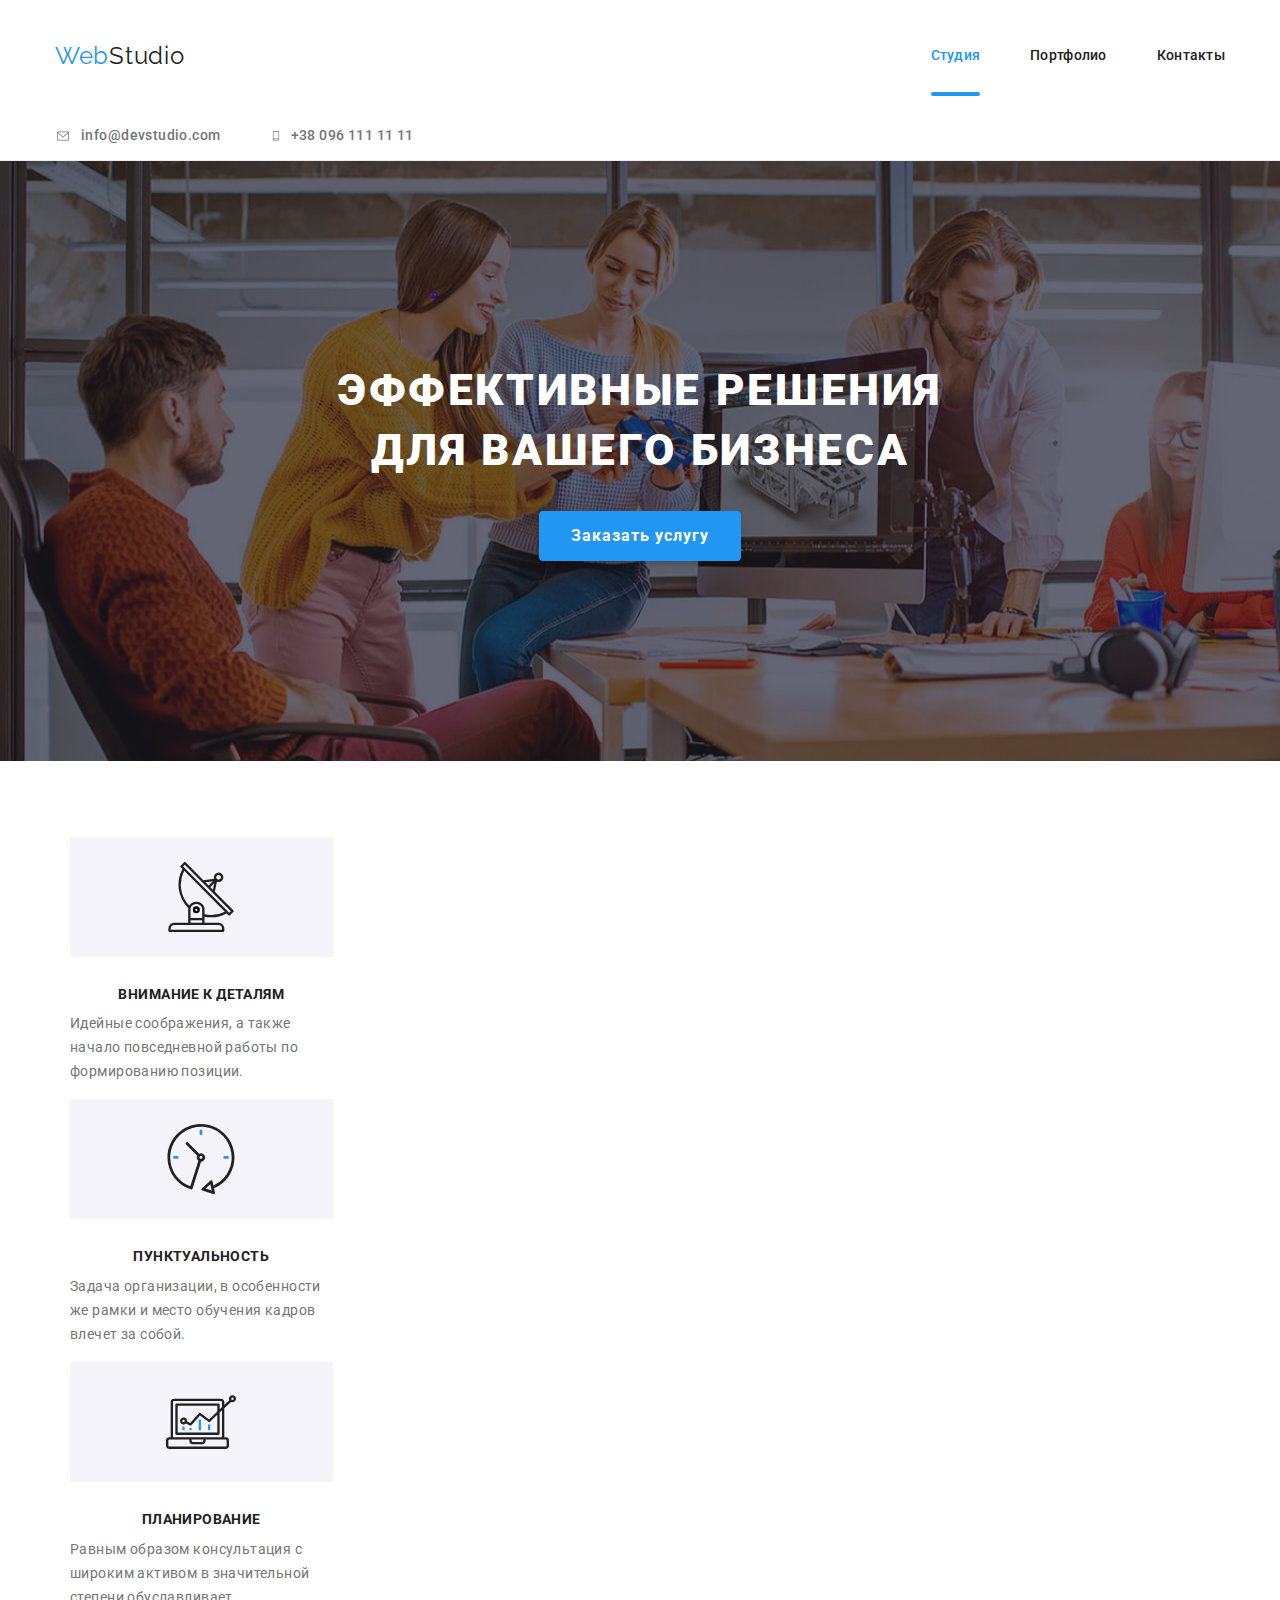
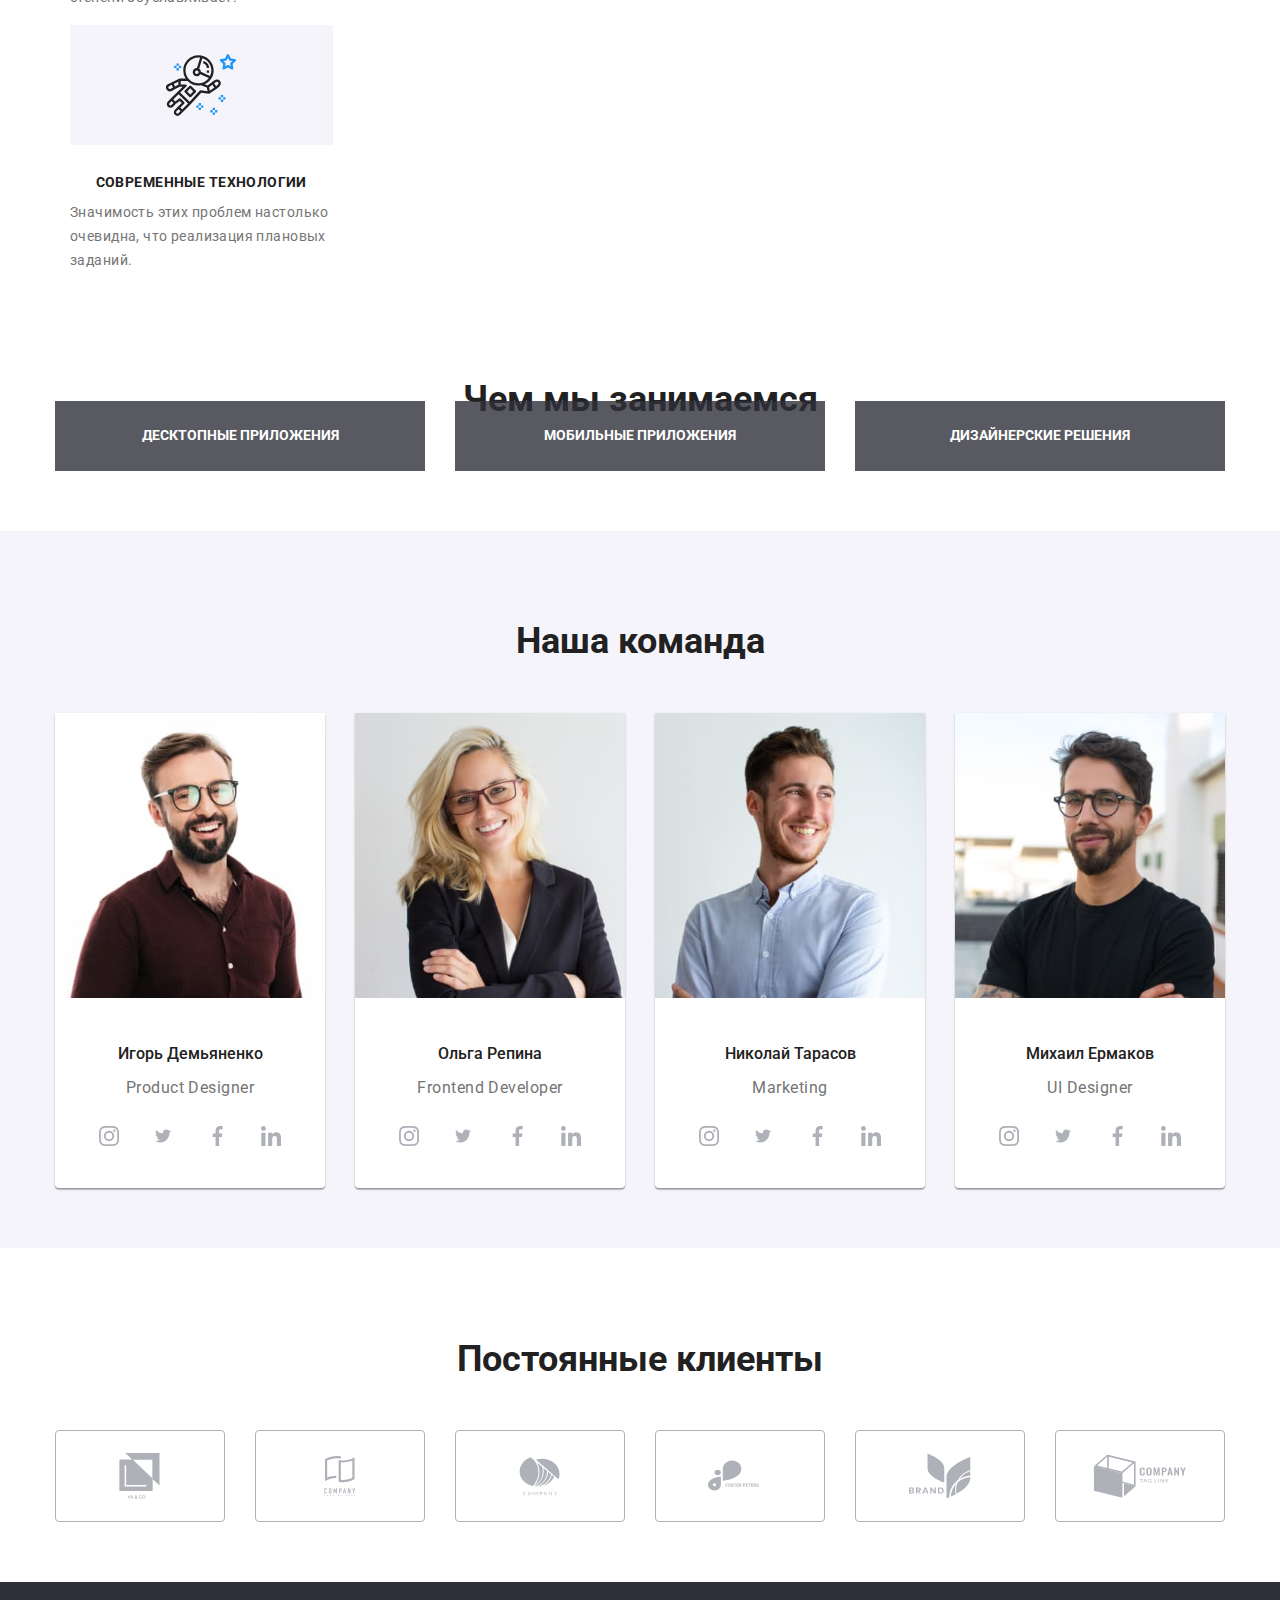
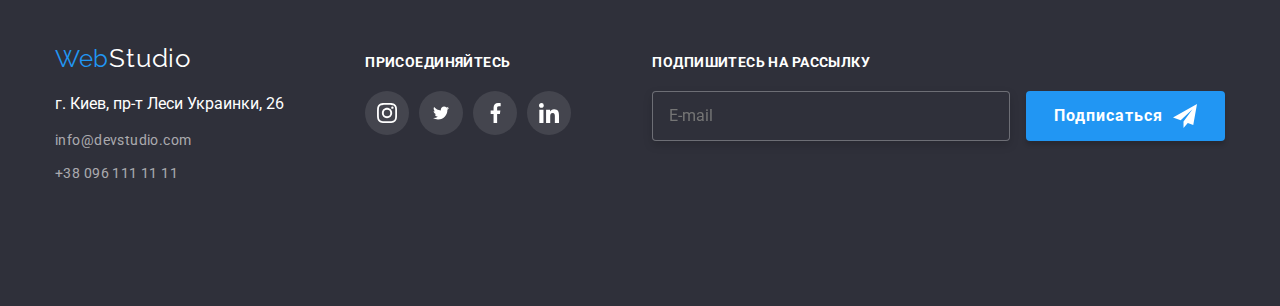
==== commit 5e934658: "foto team-done" ====
--- a/index.html
+++ b/index.html
@@ -295,11 +295,34 @@
             </li>
 
             <li class="team-cards__item">
-              <img
-                src="images/img5.jpg"
-                width="270"
-                alt="фото frontend developer"
-              />
+              <picture class="team-cards__photo">
+                <source
+                  srcset="
+                  ./images/team-cards/mobile-frontend-450.jpg  1x,
+                  ./images/team-cards/mobile-frontend@2x.jpg 2x
+                  "
+
+                  media="(max-width: 768px)"
+                />
+                <source
+                  srcset="
+                    ./images/team-cards/tablet-frontend-354.jpg  1x,
+                    ./images/team-cards/tablet-frontend@2x.jpg 2x
+                  "
+                  media="(min-width: 768px)"
+                />
+                <source
+                  srcset="
+                    ./images/team-cards/desktop-frontend-270.jpg  1x,
+                    ./images/team-cards/desktop-frontend@2x.jpg 2x
+                  "
+                  media="(min-width: 1200px)"
+                />
+                <img
+                  src="./team-cards/desktop-frontend-270.jpg"
+                  alt="фото frontend developer"
+                />
+          
               <div class="team-cards__name">
                 <h3 class="team-cards__title">Ольга Репина</h3>
                 <p class="team-cards__text">Frontend Developer</p>
@@ -356,7 +379,33 @@
             </li>
 
             <li class="team-cards__item">
-              <img src="images/img6.jpg" width="270" alt="фото marketing" />
+               <picture class="team-cards__photo">
+                <source
+                  srcset="
+                  ./images/team-cards/mobile-marketing-450.jpg  1x,
+                  ./images/team-cards/mobile-marketing@2x.jpg 2x
+                  "
+
+                  media="(max-width: 768px)"
+                />
+                <source
+                  srcset="
+                    ./images/team-cards/tablet-marketing-354.jpg  1x,
+                    ./images/team-cards/tablet-marketing@2x.jpg 2x
+                  "
+                  media="(min-width: 768px)"
+                />
+                <source
+                  srcset="
+                    ./images/team-cards/desktop-marketing-270.jpg  1x,
+                    ./images/team-cards/desktop-marketing@2x.jpg 2x
+                  "
+                  media="(min-width: 1200px)"
+                />
+                <img
+                  src="./team-cards/desktop-marketing-270.jpg"
+                  alt="фото marketing"
+                />
               <div class="team-cards__name">
                 <h3 class="team-cards__title">Николай Тарасов</h3>
                 <p class="team-cards__text">Marketing</p>
@@ -413,7 +462,33 @@
             </li>
 
             <li class="team-cards__item">
-              <img src="images/img7.jpg" width="270" alt="фото ui designer" />
+               <picture class="team-cards__photo">
+                <source
+                  srcset="
+                  ./images/team-cards/mobile-ui-450.jpg  1x,
+                  ./images/team-cards/mobile-ui@2x.jpg 2x
+                  "
+
+                  media="(max-width: 768px)"
+                />
+                <source
+                  srcset="
+                    ./images/team-cards/tablet-ui-354.jpg  1x,
+                    ./images/team-cards/tablet-ui@2x.jpg 2x
+                  "
+                  media="(min-width: 768px)"
+                />
+                <source
+                  srcset="
+                    ./images/team-cards/desktop-ui-270.jpg  1x,
+                    ./images/team-cards/desktop-ui@2x.jpg 2x
+                  "
+                  media="(min-width: 1200px)"
+                />
+                <img
+                  src="./team-cards/desktop-ui-270.jpg"
+                  alt="фото ui designer"
+                />
               <div class="team-cards__name">
                 <h3 class="team-cards__title">Михаил Ермаков</h3>
                 <p class="team-cards__text">UI Designer</p>
--- a/css/main.min.css
+++ b/css/main.min.css
@@ -1,2 +1,2 @@
-.page{background-color:#fff;font-family:Roboto,sans-serif}.container{padding-right:15px;padding-left:15px;margin-left:auto;margin-right:auto}@media screen and (max-width: 480px){.container{width:480px}}@media screen and (min-width: 768px){.container{width:768px}}@media screen and (min-width: 1200px){.container{width:1200px}}.section{padding-top:60px;padding-bottom:60px}.section__title{margin-bottom:50px;font-size:36px;line-height:1.17;text-align:center;color:#212121}ul{list-style:none;padding:0}a{text-decoration:none}img{display:block;max-width:100%}.site-header{border-bottom:1px solid #ececec}.site-header__nav{display:flex;align-items:center}@media screen and (max-width: 768px){.site-header__nav{padding-top:16px;padding-bottom:16px}}.logo{font-family:Raleway,sans-serif;letter-spacing:0.03em;font-size:24px;line-height:1.38;padding-left:0px}@media screen and (min-width: 768px){.logo{margin-right:88px}}@media screen and (min-width: 1200px){.logo{margin-right:93px}}.logo__text_accept-color{color:#2196f3}.logo__text{color:#212121}.logo__text_white{color:#fff;letter-spacing:0.03em;font-size:26px;line-height:1.19}.site-header__menu-btn{display:inline-flex;position:absolute;border:none;z-index:4;top:10px;right:15px}@media screen and (min-width: 768px){.site-header__menu-btn{display:none}}.site-header__menu-btn .site-header__nav_icon-menu{display:none}.site-header__menu-btn.is-open .site-header__nav_icon-menu{display:block}.site-header__menu-btn.is-open .site-header__nav_icon-close{display:none}@media screen and (max-width: 768px){.menu-container{display:none;position:absolute;top:0;left:0;width:100%;height:100%;padding:48px 40px}.menu-container.is-open{display:flex;flex-direction:column;justify-content:space-between;overflow:hidden;z-index:3}}@media screen and (min-width: 768px){.menu-container{display:none}}.site-header__nav{display:flex;align-items:center}.site-nav{display:flex;align-items:center;margin-left:auto}@media screen and (max-width: 768px){.site-nav{display:none}}.site-nav__link{display:flex;align-items:center;color:#212121;letter-spacing:0.02em;font-weight:500;font-size:14px;line-height:1.14;display:block;padding-bottom:32px;padding-top:32px;transition:color 250ms cubic-bezier(0.4, 0, 0.2, 1)}.site-nav__link:hover,.site-nav__link:focus{color:#2196f3}.site-nav__link-is-active{position:relative;color:#2196f3}@media screen and (min-width: 768px){.site-nav__link-is-active::after{content:"";position:absolute;left:0;bottom:0;display:block;width:100%;height:4px;border-radius:2px;background-color:#2196f3}.site-nav__item:not(:last-child){margin-right:50px}}.contact-nav{margin-left:auto}@media screen and (max-width: 768px){.contact-nav{display:none}}@media screen and (min-width: 768px){.contact-nav{display:block}}@media screen and (min-width: 1200px){.contact-nav{display:flex;text-align:center}}.contact-nav__link{color:#757575;letter-spacing:0.03em;font-weight:500;font-size:14px;line-height:1.14;margin-top:0px;margin-bottom:0px;margin-left:auto;display:flex;align-items:center;transition:color 250ms cubic-bezier(0.4, 0, 0.2, 1)}.contact-nav__link:hover,.contact-nav__link:focus{color:#2196f3}.contact-nav__item:not(:last-child){margin-right:50px}.contact-nav__icon{fill:#757575;margin-right:10px;transition:fill 250ms cubic-bezier(0.4, 0, 0.2, 1)}.contact-nav__link:hover .contact-nav__icon,.contact-nav__link:focus .contact-nav__icon{fill:#2196f3}.site-hero{padding-top:118px;padding-bottom:118px;margin-left:auto;margin-right:auto;max-width:1600px;background-color:#c4c4c4;background-image:linear-gradient(to right, rgba(47,48,58,0.4), rgba(47,48,58,0.4)),url(../images/hero/mobile-hero.jpg);background-size:cover}@media screen and (min-device-pixel-ratio: 2), (-webkit-min-device-pixel-ratio: 2), (min-resolution: 192dpi), (min-resolution: 2dppx){.site-hero{background-image:linear-gradient(to right, rgba(47,48,58,0.4), rgba(47,48,58,0.4)),url(../images/hero/mobile-hero@2x.jpg)}}@media screen and (min-width: 489px){.site-hero{background-image:linear-gradient(to right, rgba(47,48,58,0.4), rgba(47,48,58,0.4)),url(../images/hero/tablet-hero.jpg)}}@media screen and (min-width: 489px) and (min-device-pixel-ratio: 2), screen and (min-width: 489px) and (-webkit-min-device-pixel-ratio: 2), screen and (min-width: 489px) and (min-resolution: 192dpi), screen and (min-width: 489px) and (min-resolution: 2dppx){.site-hero{background-image:linear-gradient(to right, rgba(47,48,58,0.4), rgba(47,48,58,0.4)),url(../images/hero/tablet-hero@2x.jpg)}}@media screen and (min-width: 769px){.site-hero{padding-top:200px;padding-bottom:200px;background-image:linear-gradient(to right, rgba(47,48,58,0.4), rgba(47,48,58,0.4)),url(../images/hero/desktop-hero.jpg)}}@media screen and (min-width: 769px) and (min-device-pixel-ratio: 2), screen and (min-width: 769px) and (-webkit-min-device-pixel-ratio: 2), screen and (min-width: 769px) and (min-resolution: 192dpi), screen and (min-width: 769px) and (min-resolution: 2dppx){.site-hero{background-image:linear-gradient(to right, rgba(47,48,58,0.4), rgba(47,48,58,0.4)),url(../images/hero/desktop-hero@2x.jpg)}}.site-hero__title{margin-left:auto;margin-right:auto;margin-top:0;margin-bottom:30px;font-weight:900;font-size:26px;line-height:1.62;text-align:center;letter-spacing:0.06em;text-transform:uppercase;color:#fff}@media screen and (min-width: 1200px){.site-hero__title{font-size:44px;line-height:1.36}}.site-hero__button{display:flex;align-items:center;margin-left:auto;margin-right:auto;padding:10px 32px;font-weight:bold;font-size:16px;line-height:1.87;text-align:center;letter-spacing:0.06em;border:0;color:#fff;background-color:#2196f3;box-shadow:0px 4px 4px rgba(0,0,0,0.15);border-radius:4px}.feature__title{text-align:center;letter-spacing:0.03em;font-weight:700;font-size:14px;line-height:1.14;text-transform:uppercase;margin-bottom:10px;margin-top:0px;color:#212121}@media screen and (max-width: 768px){.feature__title{text-align:center}}.feature__text{color:#757575;letter-spacing:0.03em;font-size:14px;line-height:1.71;margin:0px;display:flex}@media screen and (min-width: 768px){.feature__item{width:calc((100% - 60px) / 2);margin:15px}}@media screen and (min-width: 1200px){.feature__item{width:calc((100% - 120px) / 4)}}@media screen and (max-width: 768px){.feature__item:not(:last-child){margin-bottom:30px}}.feature__item-bgr{height:120px;margin-bottom:30px;display:flex;align-items:center;justify-content:center;background:#f5f4fa}.feature__icon{display:inline-block;margin:auto}.section-skills{padding-top:0px}@media screen and (max-width: 1199px){.section-skills{display:none}}.section-skills__images{display:flex;margin:-15px}.section-skills__card{position:relative;margin:15px;width:370px}.section-skills__description{position:absolute;bottom:0;display:flex;align-items:center;justify-content:center;width:100%;height:70px;background:rgba(47,48,58,0.8)}.section-skills__title{font-weight:bold;font-size:14px;line-height:1.14;text-transform:uppercase;color:#fff}.section-team{background-color:#f5f4fa}.team-cards__name{padding:30px}@media screen and (min-width: 768px){.team-cards{display:flex;flex-wrap:wrap;margin:-15px}}.team-cards__item{background-color:#fff;box-shadow:0px 1px 3px rgba(0,0,0,0.12),0px 1px 1px rgba(0,0,0,0.14),0px 2px 1px rgba(0,0,0,0.2);border-radius:0px 0px 4px 4px}@media screen and (max-width: 768px){.team-cards__item:not(:last-child){margin-bottom:30px}}@media screen and (min-width: 768px){.team-cards__item{margin:15px;flex-basis:calc((100% - 4 * 15px) / 2)}}@media screen and (min-width: 1200px){.team-cards__item{flex-basis:calc((100% - 8 * 15px) / 4)}}.team-cards__title{margin-bottom:10px;font-weight:500;font-size:16px;line-height:1.19;text-align:center;color:#212121}.team-cards__text{color:#757575;font-size:16px;line-height:1.18;letter-spacing:0.03em;text-align:center}.social-network__link{display:flex;justify-content:center;align-items:center;width:44px;height:44px;border-radius:50%;transition:background-color 250ms cubic-bezier(0.4, 0, 0.2, 1)}.social-network__link:hover,.social-network__link:focus{background-color:#2196f3}.social-network__icon{fill:#afb1b8;transition:fill 250ms cubic-bezier(0.4, 0, 0.2, 1)}.social-network__link:hover .social-network__icon,.social-network__link:focus .social-network__icon{fill:#fff}.social-network{padding:0;display:flex;justify-content:center}.social-network__item:not(:last-child){margin-right:10px}.clients{display:flex;flex-wrap:wrap;padding:0;margin:-15px}.clients__item{margin:15px}@media screen and (max-width: 768px){.clients__item{width:calc((100% - 2 * 30px) / 2)}}@media screen and (min-width: 768px){.clients__item{flex-basis:calc((100% - 3 * 30px) / 3)}}@media screen and (min-width: 1200px){.clients__item{flex-basis:calc((100% - 6 * 30px) / 6)}}.clients__link{display:flex;align-items:center;height:92px;border:1px solid #afb1b8;border-radius:4px;justify-content:center;transition:border 250ms cubic-bezier(0.4, 0, 0.2, 1)}.clients__icon{fill:#afb1b8;transition:fill 250ms cubic-bezier(0.4, 0, 0.2, 1)}.clients__link:hover .clients__icon{fill:#2196f3}.clients__link:hover{border:1px solid #2196f3}.portfolio-nav{margin-bottom:50px;display:flex;justify-content:center;margin-top:0px}.portfolio-nav__button{color:#fff;background-color:#2196f3;letter-spacing:0.06em;font-size:16px;line-height:1.87;text-align:center;font-weight:700;cursor:pointer;border-radius:4px;padding:6px 22px;border:0px;transition-property:color, background-color, box-shadow;transition-duration:250ms;transition-timing-function:cubic-bezier(0.4, 0, 0.2, 1)}.portfolio-nav__item{margin-left:8px}.portfolio-nav__item:first-child{margin-left:0px}.portfolio-nav .portfolio-nav__button{background-color:#f5f4fa;color:#212121;border-radius:4px;font-weight:500;font-size:16px;line-height:1.62;letter-spacing:0.03em}.portfolio-nav .portfolio-nav__button:hover,.portfolio-nav .portfolio-nav__button:focus{color:#fff;background-color:#2196f3;box-shadow:0px 3px 1px rgba(0,0,0,0.1),0px 1px 2px rgba(0,0,0,0.08),0px 2px 2px rgba(0,0,0,0.12);border-radius:4px}.portfolio{display:flex;flex-wrap:wrap;margin-top:-30px;margin-left:-30px;margin-bottom:0px}.portfolio__card{position:relative;overflow:hidden}.portfolio__overlay{position:absolute;top:0;left:0;width:100%;height:100%;background-color:rgba(33,150,243,0.9);transform:translateY(100%);transition:transform 250ms cubic-bezier(0.4, 0, 0.2, 1);color:#fff;padding:60px 20px;font-size:18px;line-height:1.55;letter-spacing:0.03em}.portfolio__direction{padding:20px 24px;border-left:1px solid #eee;border-right:1px solid #eee;border-bottom:1px solid #eee}.portfolio__title{color:#212121;font-weight:700;font-size:18px;line-height:2;letter-spacing:0.06em;margin:0px}.portfolio__text{font-size:16px;line-height:1.87;letter-spacing:0.03em;color:#757575;margin-top:4px;margin-bottom:0px}.portfolio__item{background:#fff;box-sizing:border-box;width:370px;padding:0;margin-left:30px;margin-top:30px;transition:box-shadow 250ms cubic-bezier(0.4, 0, 0.2, 1)}.portfolio__item:hover{box-shadow:0px 1px 1px rgba(0,0,0,0.12),0px 4px 4px rgba(0,0,0,0.06),1px 4px 6px rgba(0,0,0,0.16)}.portfolio__item:hover .portfolio__overlay{transform:translateY(0)}.footer{padding-bottom:60px;padding-top:60px;background-color:#2f303a}.footer .footer__title{margin-bottom:20px;font-weight:700;text-transform:uppercase;color:#fff;letter-spacing:0.03em;font-size:14px;line-height:1.14;margin-top:0px}.footer .footer__container{text-align:center}@media screen and (min-width: 768px){.footer .footer__container{display:flex;flex-wrap:wrap}}@media screen and (min-width: 1200px){.footer .footer__container{align-items:baseline;justify-content:space-between;text-align:left}}.footer .footer-contaсt{margin-bottom:60px}@media screen and (min-width: 768px){.footer .footer-contaсt{margin-left:61px;margin-right:165px}}@media screen and (min-width: 1200px){.footer .footer-contaсt{margin:0}}.footer .footer-contaсt__address{align-items:center;margin-top:20px;margin-bottom:60px;font-style:normal;color:#fff}.footer .footer-contaсt__link{display:block;margin-top:8px;font-size:14px;line-height:1.71;letter-spacing:0.03em;text-decoration:none;color:rgba(255,255,255,0.6)}.footer .footer-contaсt__item:last-child{margin-top:9px}.footer .footer-social-links{margin-bottom:60px}@media screen and (min-width: 1200px){.footer .footer-social-links{margin:0}}.footer .footer-social-links__list{margin:0;padding:0;display:flex;justify-content:center}.footer .footer-social-links__item:not(:last-child){margin-right:10px}.footer .footer-social-links__link{width:44px;height:44px;display:flex;justify-content:center;align-items:center;border-radius:50%;background:rgba(255,255,255,0.1)}.footer .footer-social-links__link:hover,.footer .footer-social-links__link:focus{background-color:#2196f3;transition:background-color 250ms cubic-bezier(0.4, 0, 0.2, 1)}.footer .footer-social-links__icon{fill:#fff}@media screen and (min-width: 768px){.footer__subscribe-thumb{min-width:450px;margin-left:auto;margin-right:auto}}@media screen and (min-width: 1200px){.footer__subscribe-thumb{margin:0}}@media screen and (min-width: 1200px){.form-subscribe{margin-bottom:0}}.form-subscribe :focus{color:#2196f3}.form-subscribe__icon-send{margin-left:10px;fill:#fff}.form-subscribe__send-email{width:100%;height:50px;padding:15px 16px;cursor:pointer;border:1px solid rgba(255,255,255,0.3);filter:drop-shadow(0px 4px 4px rgba(0,0,0,0.15));border-radius:4px;font-weight:400;font-size:16px;line-height:1.25;background-color:#2f303a;color:rgba(255,255,255,0.6)}@media screen and (min-width: 1200px){.form-subscribe__send-email{width:358px}}.form-subscribe__send-email::placeholder{font-weight:400;font-size:16px;line-height:1.25;margin-top:15px;margin-bottom:15px}.form-subscribe__submit-email{align-items:center;font-weight:700;font-size:16px;line-height:1.87;text-align:center;letter-spacing:0.06em;border:0;color:#fff;background-color:#2196f3;box-shadow:0px 4px 4px rgba(0,0,0,0.15);border-radius:4px;margin-top:20px;padding:10px 28px;display:inline-flex}@media screen and (min-width: 1200px){.form-subscribe__submit-email{margin:0 0 0 12px}}.backdrop{position:fixed;top:0;left:0;width:100%;height:100%;background-color:rgba(0,0,0,0.2);opacity:1;transition:opacity 250ms cubic-bezier(0.4, 0, 0.2, 1)}.backdrop.is-hidden{opacity:0;pointer-events:none;visibility:hidden;transition:visibility 250ms cubic-bezier(0.4, 0, 0.2, 1),opacity 250ms cubic-bezier(0.4, 0, 0.2, 1)}.backdrop.is-hidden .modal{transform:translate(-50%, -50%) scale(0.9)}.modal{position:absolute;top:50%;left:50%;width:528px;height:581px;background-color:#fff;box-shadow:0px 1px 3px rgba(0,0,0,0.12),0px 1px 1px rgba(0,0,0,0.14),0px 2px 1px rgba(0,0,0,0.2);border-radius:4px;transform:translate(-50%, -50%) scale(1);transition:transform 250ms cubic-bezier(0.4, 0, 0.2, 1)}.modal__content{padding:40px}.modal__header{margin-bottom:12px;font-weight:700;font-size:20px;line-height:1.15;text-align:center;letter-spacing:0.03em;color:#212121}.modal__btn-submit{display:block;margin:0 auto;margin-top:30px;width:200px;height:50px;cursor:pointer;border:none;background:#2196f3;box-shadow:0px 4px 4px rgba(0,0,0,0.15);border-radius:4px;font-weight:700;font-size:16px;line-height:1.87;letter-spacing:0.06em;color:#fff;transition:background-color 250ms cubic-bezier(0.4, 0, 0.2, 1)}.modal__btn-submit:hover{background:#188ce8;box-shadow:0px 4px 4px rgba(0,0,0,0.15);border-radius:4px}.modal__btn-close{position:absolute;top:0;right:0;display:flex;height:38px;padding:0;background-color:#fff;border:none}.modal__btn-close_bgr{position:relative;margin-top:8px;margin-right:8px;width:30px;height:30px;border:1px solid rgba(0,0,0,0.1);border-radius:50%;background-color:#fff}.modal__btn-close_icon{position:absolute;top:50%;left:50%;transform:translate(-50%, -50%);transition:fill 250ms cubic-bezier(0.4, 0, 0.2, 1)}.modal__btn-close_icon:hover,.modal__btn-close_icon:focus{fill:#2196f3}.modal-form{display:flex;flex-direction:column}.modal-form__label-text{color:#757575}.modal-form label:not(:last-child){margin-bottom:10px}.modal-form .modal-input-wrapper__text:focus,.modal-form textarea:focus{outline:none;border:1px solid #2196f3}.modal-form textarea{height:120px;padding:12px 16px;resize:none}.modal-form .modal-input-wrapper__text:focus+.modal-input-wrapper__icon{fill:#2196f3}.modal-input-wrapper{display:block;position:relative}.modal-input-wrapper__text{border:1px solid rgba(33,33,33,0.2);border-radius:4px;width:100%;color:#212121;height:40px;padding-left:42px}.modal-input-wrapper__icon{position:absolute;top:50%;transform:translateY(-50%);left:12px}.checkbox{display:flex;align-items:center;justify-content:center;margin-bottom:30px}.checkbox__link{color:#2196f3;text-decoration:underline;font-weight:normal;font-size:14px;line-height:1.71;letter-spacing:0.03em}.checkbox__hidden{position:absolute;width:1px;height:1px;margin:-1px;border:0;padding:0;clip:rect(0 0 0 0);overflow:hidden}.checkbox__hidden:checked+.checkbox__icon{background-color:#2196f3;border:none}.checkbox__icon{margin-right:8px;display:flex;justify-content:center;align-items:center;width:16px;height:15px;border:2px solid #212121;border-radius:2px}.checkbox__icon>.checkbox__icon-check{fill:transparent}.checkbox:checked+* .checkbox__icon-check{fill:#fff}.checkbox__text{font-weight:normal;font-size:14px;line-height:1.71;letter-spacing:0.03em;color:#757575}
+.page{background-color:#fff;font-family:Roboto,sans-serif}.container{padding-right:15px;padding-left:15px;margin-left:auto;margin-right:auto}@media screen and (max-width: 480px){.container{width:480px}}@media screen and (min-width: 768px){.container{width:768px}}@media screen and (min-width: 1200px){.container{width:1200px}}.section{padding-top:60px;padding-bottom:60px}.section__title{margin-bottom:50px;font-size:36px;line-height:1.17;text-align:center;color:#212121}ul{list-style:none;padding:0}a{text-decoration:none}img{display:block;max-width:100%}.site-header{border-bottom:1px solid #ececec}.site-header__nav{display:flex;align-items:center}@media screen and (max-width: 768px){.site-header__nav{padding-top:16px;padding-bottom:16px}}.logo{font-family:Raleway,sans-serif;letter-spacing:0.03em;font-size:24px;line-height:1.38;padding-left:0px}@media screen and (min-width: 1200px){.logo{margin-right:93px}}.logo__text_accept-color{color:#2196f3}.logo__text{color:#212121}.logo__text_white{color:#fff;letter-spacing:0.03em;font-size:26px;line-height:1.19}.site-header__menu-btn{display:inline-flex;position:absolute;border:none;z-index:4;top:10px;right:15px}@media screen and (min-width: 768px){.site-header__menu-btn{display:none}}.site-header__menu-btn .site-header__nav_icon-menu{display:none}.site-header__menu-btn.is-open .site-header__nav_icon-menu{display:block}.site-header__menu-btn.is-open .site-header__nav_icon-close{display:none}@media screen and (max-width: 768px){.menu-container{display:none;position:absolute;top:0;left:0;width:100%;height:100%;padding:48px 40px}.menu-container.is-open{display:flex;flex-direction:column;justify-content:space-between;overflow:hidden;z-index:3}}@media screen and (min-width: 768px){.menu-container{display:none}}.site-header__nav{display:flex;align-items:center}.site-nav{display:flex;align-items:center;margin-left:auto}@media screen and (max-width: 768px){.site-nav{display:none}}.site-nav__link{display:flex;align-items:center;color:#212121;letter-spacing:0.02em;font-weight:500;font-size:14px;line-height:1.14;display:block;padding-bottom:32px;padding-top:32px;transition:color 250ms cubic-bezier(0.4, 0, 0.2, 1)}.site-nav__link:hover,.site-nav__link:focus{color:#2196f3}.site-nav__link-is-active{position:relative;color:#2196f3}@media screen and (min-width: 768px){.site-nav__link-is-active::after{content:"";position:absolute;left:0;bottom:0;display:block;width:100%;height:4px;border-radius:2px;background-color:#2196f3}.site-nav__item:not(:last-child){margin-right:50px}}.contact-nav{margin-left:auto}@media screen and (max-width: 768px){.contact-nav{display:none}}@media screen and (min-width: 768px){.contact-nav{display:block}}@media screen and (min-width: 1200px){.contact-nav{display:flex;text-align:center}}.contact-nav__link{color:#757575;letter-spacing:0.03em;font-weight:500;font-size:14px;line-height:1.14;margin-top:0px;margin-bottom:0px;margin-left:auto;display:flex;align-items:center;transition:color 250ms cubic-bezier(0.4, 0, 0.2, 1)}.contact-nav__link:hover,.contact-nav__link:focus{color:#2196f3}.contact-nav__item:not(:last-child){margin-right:50px}.contact-nav__icon{fill:#757575;margin-right:10px;transition:fill 250ms cubic-bezier(0.4, 0, 0.2, 1)}.contact-nav__link:hover .contact-nav__icon,.contact-nav__link:focus .contact-nav__icon{fill:#2196f3}.site-hero{padding-top:118px;padding-bottom:118px;margin-left:auto;margin-right:auto;max-width:1600px;background-color:#c4c4c4;background-image:linear-gradient(to right, rgba(47,48,58,0.4), rgba(47,48,58,0.4)),url(../images/hero/mobile-hero.jpg);background-size:cover}@media screen and (min-device-pixel-ratio: 2), (-webkit-min-device-pixel-ratio: 2), (min-resolution: 192dpi), (min-resolution: 2dppx){.site-hero{background-image:linear-gradient(to right, rgba(47,48,58,0.4), rgba(47,48,58,0.4)),url(../images/hero/mobile-hero@2x.jpg)}}@media screen and (min-width: 489px){.site-hero{background-image:linear-gradient(to right, rgba(47,48,58,0.4), rgba(47,48,58,0.4)),url(../images/hero/tablet-hero.jpg)}}@media screen and (min-width: 489px) and (min-device-pixel-ratio: 2), screen and (min-width: 489px) and (-webkit-min-device-pixel-ratio: 2), screen and (min-width: 489px) and (min-resolution: 192dpi), screen and (min-width: 489px) and (min-resolution: 2dppx){.site-hero{background-image:linear-gradient(to right, rgba(47,48,58,0.4), rgba(47,48,58,0.4)),url(../images/hero/tablet-hero@2x.jpg)}}@media screen and (min-width: 769px){.site-hero{padding-top:200px;padding-bottom:200px;background-image:linear-gradient(to right, rgba(47,48,58,0.4), rgba(47,48,58,0.4)),url(../images/hero/desktop-hero.jpg)}}@media screen and (min-width: 769px) and (min-device-pixel-ratio: 2), screen and (min-width: 769px) and (-webkit-min-device-pixel-ratio: 2), screen and (min-width: 769px) and (min-resolution: 192dpi), screen and (min-width: 769px) and (min-resolution: 2dppx){.site-hero{background-image:linear-gradient(to right, rgba(47,48,58,0.4), rgba(47,48,58,0.4)),url(../images/hero/desktop-hero@2x.jpg)}}.site-hero__title{margin-left:auto;margin-right:auto;margin-top:0;margin-bottom:30px;font-weight:900;font-size:26px;line-height:1.62;text-align:center;letter-spacing:0.06em;text-transform:uppercase;color:#fff}@media screen and (min-width: 1200px){.site-hero__title{font-size:44px;line-height:1.36}}.site-hero__button{display:flex;align-items:center;margin-left:auto;margin-right:auto;padding:10px 32px;font-weight:bold;font-size:16px;line-height:1.87;text-align:center;letter-spacing:0.06em;border:0;color:#fff;background-color:#2196f3;box-shadow:0px 4px 4px rgba(0,0,0,0.15);border-radius:4px}.feature__title{text-align:center;letter-spacing:0.03em;font-weight:700;font-size:14px;line-height:1.14;text-transform:uppercase;margin-bottom:10px;margin-top:0px;color:#212121}@media screen and (max-width: 768px){.feature__title{text-align:center}}.feature__text{color:#757575;letter-spacing:0.03em;font-size:14px;line-height:1.71;margin:0px;display:flex}@media screen and (min-width: 768px){.feature__item{width:calc((100% - 60px) / 2);margin:15px}}@media screen and (min-width: 1200px){.feature__item{width:calc((100% - 120px) / 4)}}@media screen and (max-width: 768px){.feature__item:not(:last-child){margin-bottom:30px}}.feature__item-bgr{height:120px;margin-bottom:30px;display:flex;align-items:center;justify-content:center;background:#f5f4fa}.feature__icon{display:inline-block;margin:auto}.section-skills{padding-top:0px}@media screen and (max-width: 1199px){.section-skills{display:none}}.section-skills__images{display:flex;margin:-15px}.section-skills__card{position:relative;margin:15px;width:370px}.section-skills__description{position:absolute;bottom:0;display:flex;align-items:center;justify-content:center;width:100%;height:70px;background:rgba(47,48,58,0.8)}.section-skills__title{font-weight:bold;font-size:14px;line-height:1.14;text-transform:uppercase;color:#fff}.section-team{background-color:#f5f4fa}.team-cards__name{padding:30px}@media screen and (min-width: 768px){.team-cards{display:flex;flex-wrap:wrap;margin:-15px}}.team-cards__item{background-color:#fff;box-shadow:0px 1px 3px rgba(0,0,0,0.12),0px 1px 1px rgba(0,0,0,0.14),0px 2px 1px rgba(0,0,0,0.2);border-radius:0px 0px 4px 4px}@media screen and (max-width: 768px){.team-cards__item:not(:last-child){margin-bottom:30px}}@media screen and (min-width: 768px){.team-cards__item{margin:15px;flex-basis:calc((100% - 4 * 15px) / 2)}}@media screen and (min-width: 1200px){.team-cards__item{flex-basis:calc((100% - 8 * 15px) / 4)}}.team-cards__title{margin-bottom:10px;font-weight:500;font-size:16px;line-height:1.19;text-align:center;color:#212121}.team-cards__text{color:#757575;font-size:16px;line-height:1.18;letter-spacing:0.03em;text-align:center}.social-network__link{display:flex;justify-content:center;align-items:center;width:44px;height:44px;border-radius:50%;transition:background-color 250ms cubic-bezier(0.4, 0, 0.2, 1)}.social-network__link:hover,.social-network__link:focus{background-color:#2196f3}.social-network__icon{fill:#afb1b8;transition:fill 250ms cubic-bezier(0.4, 0, 0.2, 1)}.social-network__link:hover .social-network__icon,.social-network__link:focus .social-network__icon{fill:#fff}.social-network{padding:0;display:flex;justify-content:center}.social-network__item:not(:last-child){margin-right:10px}.clients{display:flex;flex-wrap:wrap;padding:0;margin:-15px}.clients__item{margin:15px}@media screen and (max-width: 768px){.clients__item{width:calc((100% - 2 * 30px) / 2)}}@media screen and (min-width: 768px){.clients__item{flex-basis:calc((100% - 3 * 30px) / 3)}}@media screen and (min-width: 1200px){.clients__item{flex-basis:calc((100% - 6 * 30px) / 6)}}.clients__link{display:flex;align-items:center;height:92px;border:1px solid #afb1b8;border-radius:4px;justify-content:center;transition:border 250ms cubic-bezier(0.4, 0, 0.2, 1)}.clients__icon{fill:#afb1b8;transition:fill 250ms cubic-bezier(0.4, 0, 0.2, 1)}.clients__link:hover .clients__icon{fill:#2196f3}.clients__link:hover{border:1px solid #2196f3}.portfolio-nav{margin-bottom:50px;display:flex;justify-content:center;margin-top:0px}.portfolio-nav__button{color:#fff;background-color:#2196f3;letter-spacing:0.06em;font-size:16px;line-height:1.87;text-align:center;font-weight:700;cursor:pointer;border-radius:4px;padding:6px 22px;border:0px;transition-property:color, background-color, box-shadow;transition-duration:250ms;transition-timing-function:cubic-bezier(0.4, 0, 0.2, 1)}.portfolio-nav__item{margin-left:8px}.portfolio-nav__item:first-child{margin-left:0px}.portfolio-nav .portfolio-nav__button{background-color:#f5f4fa;color:#212121;border-radius:4px;font-weight:500;font-size:16px;line-height:1.62;letter-spacing:0.03em}.portfolio-nav .portfolio-nav__button:hover,.portfolio-nav .portfolio-nav__button:focus{color:#fff;background-color:#2196f3;box-shadow:0px 3px 1px rgba(0,0,0,0.1),0px 1px 2px rgba(0,0,0,0.08),0px 2px 2px rgba(0,0,0,0.12);border-radius:4px}.portfolio{display:flex;flex-wrap:wrap;margin-top:-30px;margin-left:-30px;margin-bottom:0px}.portfolio__card{position:relative;overflow:hidden}.portfolio__overlay{position:absolute;top:0;left:0;width:100%;height:100%;background-color:rgba(33,150,243,0.9);transform:translateY(100%);transition:transform 250ms cubic-bezier(0.4, 0, 0.2, 1);color:#fff;padding:60px 20px;font-size:18px;line-height:1.55;letter-spacing:0.03em}.portfolio__direction{padding:20px 24px;border-left:1px solid #eee;border-right:1px solid #eee;border-bottom:1px solid #eee}.portfolio__title{color:#212121;font-weight:700;font-size:18px;line-height:2;letter-spacing:0.06em;margin:0px}.portfolio__text{font-size:16px;line-height:1.87;letter-spacing:0.03em;color:#757575;margin-top:4px;margin-bottom:0px}.portfolio__item{background:#fff;box-sizing:border-box;width:370px;padding:0;margin-left:30px;margin-top:30px;transition:box-shadow 250ms cubic-bezier(0.4, 0, 0.2, 1)}.portfolio__item:hover{box-shadow:0px 1px 1px rgba(0,0,0,0.12),0px 4px 4px rgba(0,0,0,0.06),1px 4px 6px rgba(0,0,0,0.16)}.portfolio__item:hover .portfolio__overlay{transform:translateY(0)}.footer{padding-bottom:60px;padding-top:60px;background-color:#2f303a}.footer .footer__title{margin-bottom:20px;font-weight:700;text-transform:uppercase;color:#fff;letter-spacing:0.03em;font-size:14px;line-height:1.14;margin-top:0px}.footer .footer__container{text-align:center}@media screen and (min-width: 768px){.footer .footer__container{display:flex;flex-wrap:wrap}}@media screen and (min-width: 1200px){.footer .footer__container{align-items:baseline;justify-content:space-between;text-align:left}}.footer .footer-contaсt{margin-bottom:60px}@media screen and (min-width: 768px){.footer .footer-contaсt{margin-left:61px;margin-right:165px}}@media screen and (min-width: 1200px){.footer .footer-contaсt{margin:0}}.footer .footer-contaсt__address{align-items:center;margin-top:20px;margin-bottom:60px;font-style:normal;color:#fff}.footer .footer-contaсt__link{display:block;margin-top:8px;font-size:14px;line-height:1.71;letter-spacing:0.03em;text-decoration:none;color:rgba(255,255,255,0.6)}.footer .footer-contaсt__item:last-child{margin-top:9px}.footer .footer-social-links{margin-bottom:60px}@media screen and (min-width: 1200px){.footer .footer-social-links{margin:0}}.footer .footer-social-links__list{margin:0;padding:0;display:flex;justify-content:center}.footer .footer-social-links__item:not(:last-child){margin-right:10px}.footer .footer-social-links__link{width:44px;height:44px;display:flex;justify-content:center;align-items:center;border-radius:50%;background:rgba(255,255,255,0.1)}.footer .footer-social-links__link:hover,.footer .footer-social-links__link:focus{background-color:#2196f3;transition:background-color 250ms cubic-bezier(0.4, 0, 0.2, 1)}.footer .footer-social-links__icon{fill:#fff}@media screen and (min-width: 768px){.footer__subscribe-thumb{min-width:450px;margin-left:auto;margin-right:auto}}@media screen and (min-width: 1200px){.footer__subscribe-thumb{margin:0}}@media screen and (min-width: 1200px){.form-subscribe{margin-bottom:0}}.form-subscribe :focus{color:#2196f3}.form-subscribe__icon-send{margin-left:10px;fill:#fff}.form-subscribe__send-email{width:100%;height:50px;padding:15px 16px;cursor:pointer;border:1px solid rgba(255,255,255,0.3);filter:drop-shadow(0px 4px 4px rgba(0,0,0,0.15));border-radius:4px;font-weight:400;font-size:16px;line-height:1.25;background-color:#2f303a;color:rgba(255,255,255,0.6)}@media screen and (min-width: 1200px){.form-subscribe__send-email{width:358px}}.form-subscribe__send-email::placeholder{font-weight:400;font-size:16px;line-height:1.25;margin-top:15px;margin-bottom:15px}.form-subscribe__submit-email{align-items:center;font-weight:700;font-size:16px;line-height:1.87;text-align:center;letter-spacing:0.06em;border:0;color:#fff;background-color:#2196f3;box-shadow:0px 4px 4px rgba(0,0,0,0.15);border-radius:4px;margin-top:20px;padding:10px 28px;display:inline-flex}@media screen and (min-width: 1200px){.form-subscribe__submit-email{margin:0 0 0 12px}}.backdrop{position:fixed;top:0;left:0;width:100%;height:100%;background-color:rgba(0,0,0,0.2);opacity:1;transition:opacity 250ms cubic-bezier(0.4, 0, 0.2, 1)}.backdrop.is-hidden{opacity:0;pointer-events:none;visibility:hidden;transition:visibility 250ms cubic-bezier(0.4, 0, 0.2, 1),opacity 250ms cubic-bezier(0.4, 0, 0.2, 1)}.backdrop.is-hidden .modal{transform:translate(-50%, -50%) scale(0.9)}.modal{position:absolute;top:50%;left:50%;width:528px;height:581px;background-color:#fff;box-shadow:0px 1px 3px rgba(0,0,0,0.12),0px 1px 1px rgba(0,0,0,0.14),0px 2px 1px rgba(0,0,0,0.2);border-radius:4px;transform:translate(-50%, -50%) scale(1);transition:transform 250ms cubic-bezier(0.4, 0, 0.2, 1)}.modal__content{padding:40px}.modal__header{margin-bottom:12px;font-weight:700;font-size:20px;line-height:1.15;text-align:center;letter-spacing:0.03em;color:#212121}.modal__btn-submit{display:block;margin:0 auto;margin-top:30px;width:200px;height:50px;cursor:pointer;border:none;background:#2196f3;box-shadow:0px 4px 4px rgba(0,0,0,0.15);border-radius:4px;font-weight:700;font-size:16px;line-height:1.87;letter-spacing:0.06em;color:#fff;transition:background-color 250ms cubic-bezier(0.4, 0, 0.2, 1)}.modal__btn-submit:hover{background:#188ce8;box-shadow:0px 4px 4px rgba(0,0,0,0.15);border-radius:4px}.modal__btn-close{position:absolute;top:0;right:0;display:flex;height:38px;padding:0;background-color:#fff;border:none}.modal__btn-close_bgr{position:relative;margin-top:8px;margin-right:8px;width:30px;height:30px;border:1px solid rgba(0,0,0,0.1);border-radius:50%;background-color:#fff}.modal__btn-close_icon{position:absolute;top:50%;left:50%;transform:translate(-50%, -50%);transition:fill 250ms cubic-bezier(0.4, 0, 0.2, 1)}.modal__btn-close_icon:hover,.modal__btn-close_icon:focus{fill:#2196f3}.modal-form{display:flex;flex-direction:column}.modal-form__label-text{color:#757575}.modal-form label:not(:last-child){margin-bottom:10px}.modal-form .modal-input-wrapper__text:focus,.modal-form textarea:focus{outline:none;border:1px solid #2196f3}.modal-form textarea{height:120px;padding:12px 16px;resize:none}.modal-form .modal-input-wrapper__text:focus+.modal-input-wrapper__icon{fill:#2196f3}.modal-input-wrapper{display:block;position:relative}.modal-input-wrapper__text{border:1px solid rgba(33,33,33,0.2);border-radius:4px;width:100%;color:#212121;height:40px;padding-left:42px}.modal-input-wrapper__icon{position:absolute;top:50%;transform:translateY(-50%);left:12px}.checkbox{display:flex;align-items:center;justify-content:center;margin-bottom:30px}.checkbox__link{color:#2196f3;text-decoration:underline;font-weight:normal;font-size:14px;line-height:1.71;letter-spacing:0.03em}.checkbox__hidden{position:absolute;width:1px;height:1px;margin:-1px;border:0;padding:0;clip:rect(0 0 0 0);overflow:hidden}.checkbox__hidden:checked+.checkbox__icon{background-color:#2196f3;border:none}.checkbox__icon{margin-right:8px;display:flex;justify-content:center;align-items:center;width:16px;height:15px;border:2px solid #212121;border-radius:2px}.checkbox__icon>.checkbox__icon-check{fill:transparent}.checkbox:checked+* .checkbox__icon-check{fill:#fff}.checkbox__text{font-weight:normal;font-size:14px;line-height:1.71;letter-spacing:0.03em;color:#757575}
 /*# sourceMappingURL=main.min.css.map */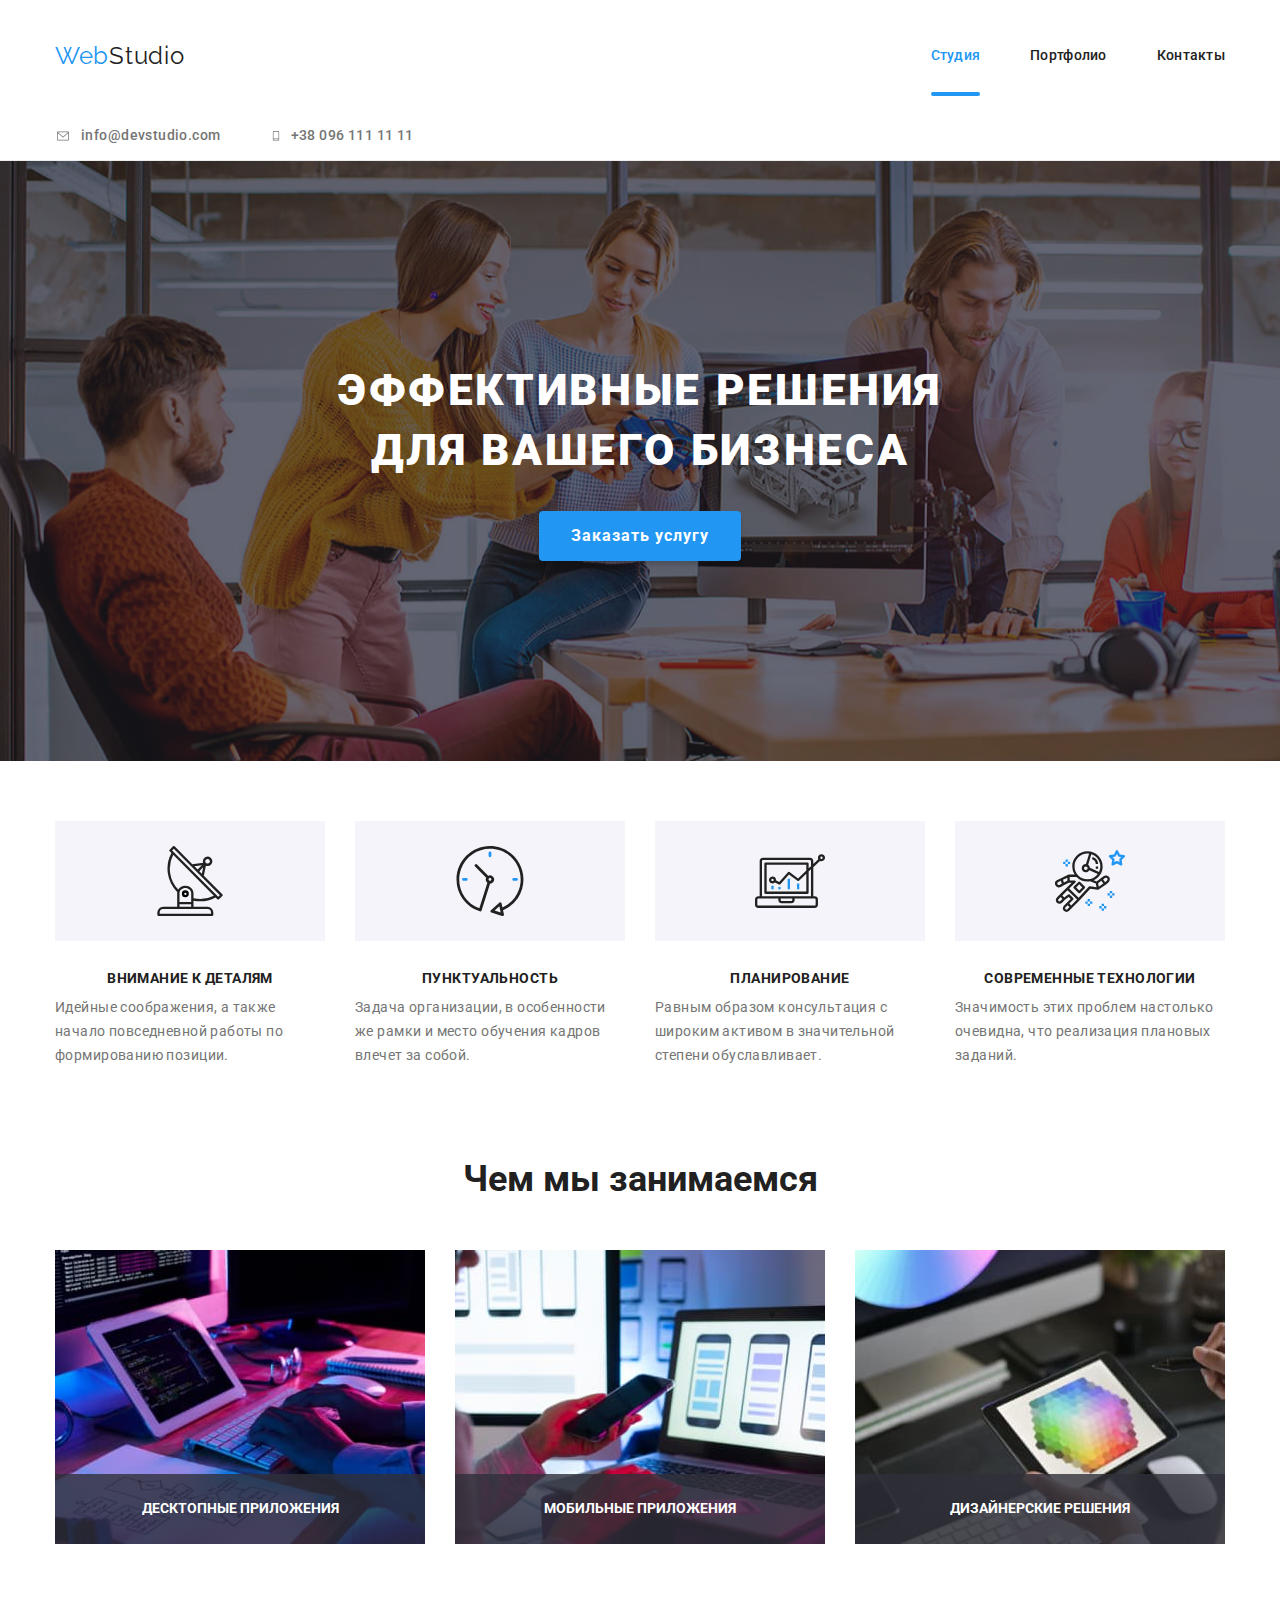
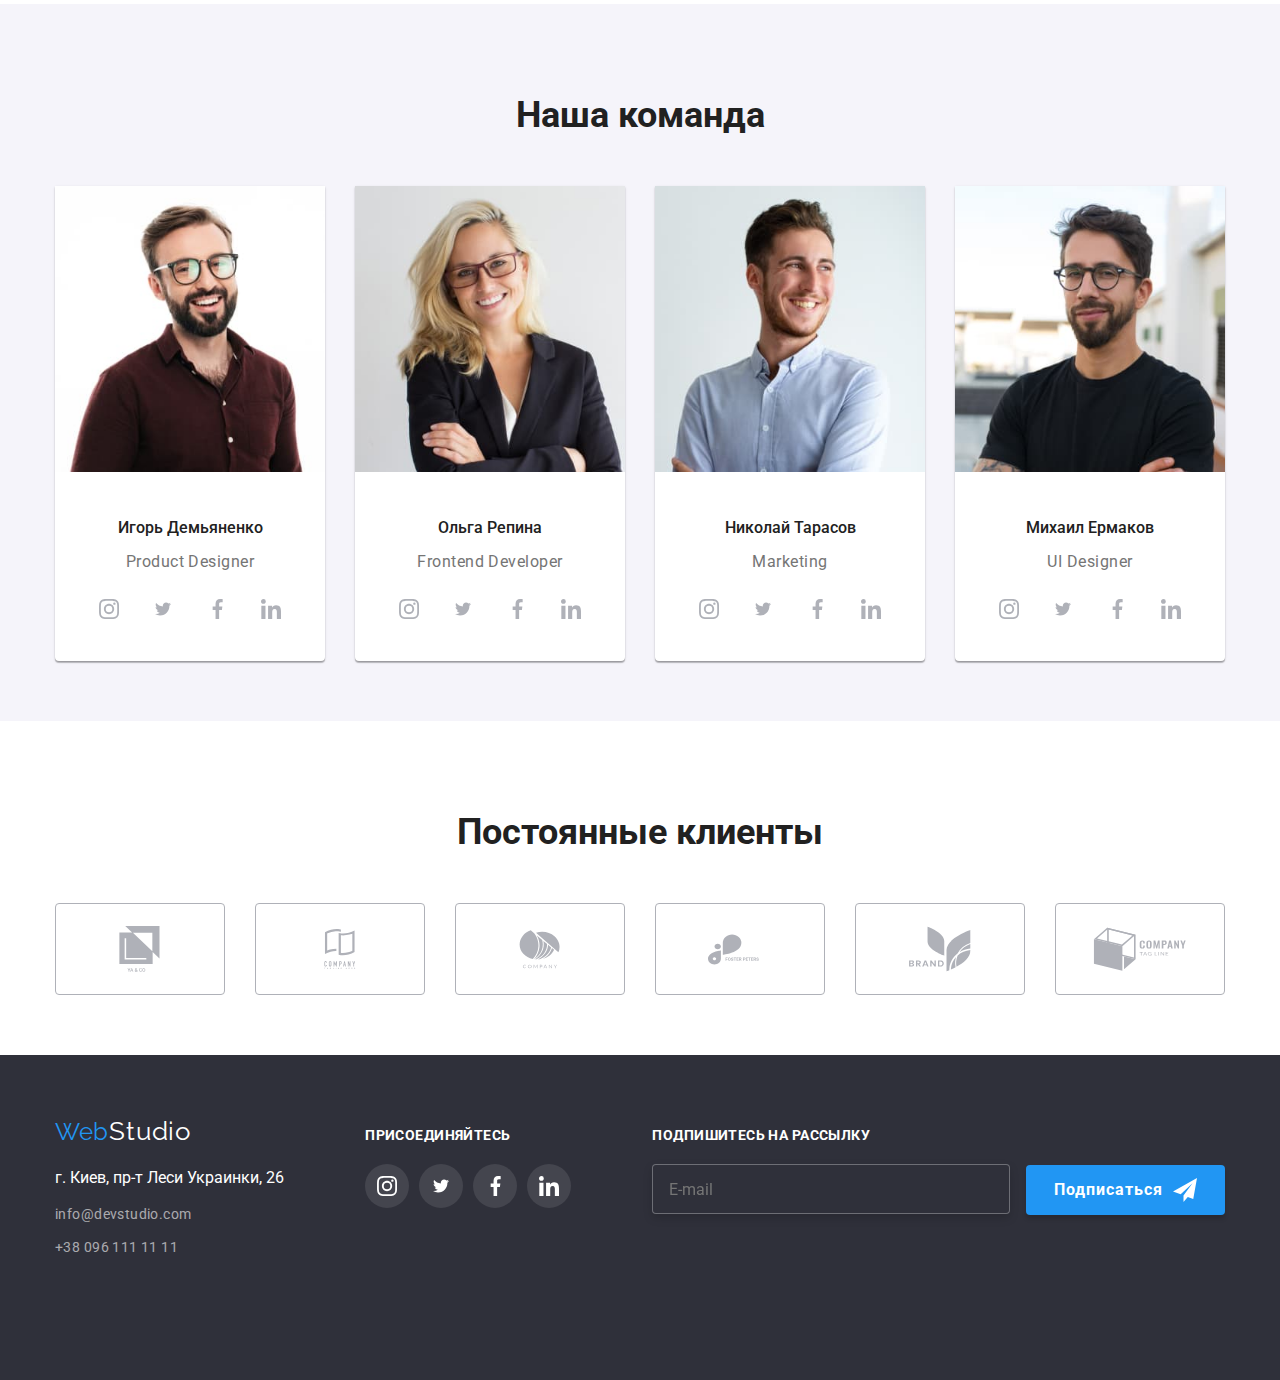
==== commit a120f441: "skills-done" ====
--- a/index.html
+++ b/index.html
@@ -183,20 +183,59 @@
               <div class="section-skills__description">
                 <h3 class="section-skills__title">Десктопные приложения</h3>
               </div>
-              <img src="" />
+               <picture>
+               <source
+                  srcset="
+                    ./images/skills/skills.jpg    1x,
+                    ./images/skills/skills1@2x.jpg 2x
+                  "
+                  type="image/jpeg"
+                />
+                <img
+                  src=" ./images/skills/skills.jpg"
+                  alt="Десктопные приложения"
+                  width="370"
+                />
+              </picture>
             </li>
 
             <li class="section-skills__card">
               <div class="section-skills__description">
                 <h3 class="section-skills__title">Мобильные приложения</h3>
               </div>
-              <img />
+             <picture>
+               <source
+                  srcset="
+                    ./images/skills/skills2.jpg    1x,
+                    ./images/skills/skills2@2x.jpg 2x
+                  "
+                  type="image/jpeg"
+                />
+                <img
+                  src=" ./images/skills/skills2.jpg"
+                  alt="Десктопные приложения"
+                  width="370"
+                />
+              </picture>
             </li>
             <li class="section-skills__card">
               <div class="section-skills__description">
                 <h3 class="section-skills__title">Дизайнерские решения</h3>
               </div>
-              <img />
+              <picture>
+               <source
+                  srcset="
+                    ./images/skills/skills3.jpg    1x,
+                    ./images/skills/skills3@2x.jpg 2x
+                  "
+                  type="image/jpeg"
+                />
+                <img
+                  src=" ./images/skills/skills3.jpg"
+                  alt="Десктопные приложения"
+                  width="370"
+                />
+              </picture>
             </li>
           </ul>
         </div>
--- a/css/main.min.css
+++ b/css/main.min.css
@@ -1,2 +1,2 @@
-.page{background-color:#fff;font-family:Roboto,sans-serif}.container{padding-right:15px;padding-left:15px;margin-left:auto;margin-right:auto}@media screen and (max-width: 480px){.container{width:480px}}@media screen and (min-width: 768px){.container{width:768px}}@media screen and (min-width: 1200px){.container{width:1200px}}.section{padding-top:60px;padding-bottom:60px}.section__title{margin-bottom:50px;font-size:36px;line-height:1.17;text-align:center;color:#212121}ul{list-style:none;padding:0}a{text-decoration:none}img{display:block;max-width:100%}.site-header{border-bottom:1px solid #ececec}.site-header__nav{display:flex;align-items:center}@media screen and (max-width: 768px){.site-header__nav{padding-top:16px;padding-bottom:16px}}.logo{font-family:Raleway,sans-serif;letter-spacing:0.03em;font-size:24px;line-height:1.38;padding-left:0px}@media screen and (min-width: 1200px){.logo{margin-right:93px}}.logo__text_accept-color{color:#2196f3}.logo__text{color:#212121}.logo__text_white{color:#fff;letter-spacing:0.03em;font-size:26px;line-height:1.19}.site-header__menu-btn{display:inline-flex;position:absolute;border:none;z-index:4;top:10px;right:15px}@media screen and (min-width: 768px){.site-header__menu-btn{display:none}}.site-header__menu-btn .site-header__nav_icon-menu{display:none}.site-header__menu-btn.is-open .site-header__nav_icon-menu{display:block}.site-header__menu-btn.is-open .site-header__nav_icon-close{display:none}@media screen and (max-width: 768px){.menu-container{display:none;position:absolute;top:0;left:0;width:100%;height:100%;padding:48px 40px}.menu-container.is-open{display:flex;flex-direction:column;justify-content:space-between;overflow:hidden;z-index:3}}@media screen and (min-width: 768px){.menu-container{display:none}}.site-header__nav{display:flex;align-items:center}.site-nav{display:flex;align-items:center;margin-left:auto}@media screen and (max-width: 768px){.site-nav{display:none}}.site-nav__link{display:flex;align-items:center;color:#212121;letter-spacing:0.02em;font-weight:500;font-size:14px;line-height:1.14;display:block;padding-bottom:32px;padding-top:32px;transition:color 250ms cubic-bezier(0.4, 0, 0.2, 1)}.site-nav__link:hover,.site-nav__link:focus{color:#2196f3}.site-nav__link-is-active{position:relative;color:#2196f3}@media screen and (min-width: 768px){.site-nav__link-is-active::after{content:"";position:absolute;left:0;bottom:0;display:block;width:100%;height:4px;border-radius:2px;background-color:#2196f3}.site-nav__item:not(:last-child){margin-right:50px}}.contact-nav{margin-left:auto}@media screen and (max-width: 768px){.contact-nav{display:none}}@media screen and (min-width: 768px){.contact-nav{display:block}}@media screen and (min-width: 1200px){.contact-nav{display:flex;text-align:center}}.contact-nav__link{color:#757575;letter-spacing:0.03em;font-weight:500;font-size:14px;line-height:1.14;margin-top:0px;margin-bottom:0px;margin-left:auto;display:flex;align-items:center;transition:color 250ms cubic-bezier(0.4, 0, 0.2, 1)}.contact-nav__link:hover,.contact-nav__link:focus{color:#2196f3}.contact-nav__item:not(:last-child){margin-right:50px}.contact-nav__icon{fill:#757575;margin-right:10px;transition:fill 250ms cubic-bezier(0.4, 0, 0.2, 1)}.contact-nav__link:hover .contact-nav__icon,.contact-nav__link:focus .contact-nav__icon{fill:#2196f3}.site-hero{padding-top:118px;padding-bottom:118px;margin-left:auto;margin-right:auto;max-width:1600px;background-color:#c4c4c4;background-image:linear-gradient(to right, rgba(47,48,58,0.4), rgba(47,48,58,0.4)),url(../images/hero/mobile-hero.jpg);background-size:cover}@media screen and (min-device-pixel-ratio: 2), (-webkit-min-device-pixel-ratio: 2), (min-resolution: 192dpi), (min-resolution: 2dppx){.site-hero{background-image:linear-gradient(to right, rgba(47,48,58,0.4), rgba(47,48,58,0.4)),url(../images/hero/mobile-hero@2x.jpg)}}@media screen and (min-width: 489px){.site-hero{background-image:linear-gradient(to right, rgba(47,48,58,0.4), rgba(47,48,58,0.4)),url(../images/hero/tablet-hero.jpg)}}@media screen and (min-width: 489px) and (min-device-pixel-ratio: 2), screen and (min-width: 489px) and (-webkit-min-device-pixel-ratio: 2), screen and (min-width: 489px) and (min-resolution: 192dpi), screen and (min-width: 489px) and (min-resolution: 2dppx){.site-hero{background-image:linear-gradient(to right, rgba(47,48,58,0.4), rgba(47,48,58,0.4)),url(../images/hero/tablet-hero@2x.jpg)}}@media screen and (min-width: 769px){.site-hero{padding-top:200px;padding-bottom:200px;background-image:linear-gradient(to right, rgba(47,48,58,0.4), rgba(47,48,58,0.4)),url(../images/hero/desktop-hero.jpg)}}@media screen and (min-width: 769px) and (min-device-pixel-ratio: 2), screen and (min-width: 769px) and (-webkit-min-device-pixel-ratio: 2), screen and (min-width: 769px) and (min-resolution: 192dpi), screen and (min-width: 769px) and (min-resolution: 2dppx){.site-hero{background-image:linear-gradient(to right, rgba(47,48,58,0.4), rgba(47,48,58,0.4)),url(../images/hero/desktop-hero@2x.jpg)}}.site-hero__title{margin-left:auto;margin-right:auto;margin-top:0;margin-bottom:30px;font-weight:900;font-size:26px;line-height:1.62;text-align:center;letter-spacing:0.06em;text-transform:uppercase;color:#fff}@media screen and (min-width: 1200px){.site-hero__title{font-size:44px;line-height:1.36}}.site-hero__button{display:flex;align-items:center;margin-left:auto;margin-right:auto;padding:10px 32px;font-weight:bold;font-size:16px;line-height:1.87;text-align:center;letter-spacing:0.06em;border:0;color:#fff;background-color:#2196f3;box-shadow:0px 4px 4px rgba(0,0,0,0.15);border-radius:4px}.feature__title{text-align:center;letter-spacing:0.03em;font-weight:700;font-size:14px;line-height:1.14;text-transform:uppercase;margin-bottom:10px;margin-top:0px;color:#212121}@media screen and (max-width: 768px){.feature__title{text-align:center}}.feature__text{color:#757575;letter-spacing:0.03em;font-size:14px;line-height:1.71;margin:0px;display:flex}@media screen and (min-width: 768px){.feature__item{width:calc((100% - 60px) / 2);margin:15px}}@media screen and (min-width: 1200px){.feature__item{width:calc((100% - 120px) / 4)}}@media screen and (max-width: 768px){.feature__item:not(:last-child){margin-bottom:30px}}.feature__item-bgr{height:120px;margin-bottom:30px;display:flex;align-items:center;justify-content:center;background:#f5f4fa}.feature__icon{display:inline-block;margin:auto}.section-skills{padding-top:0px}@media screen and (max-width: 1199px){.section-skills{display:none}}.section-skills__images{display:flex;margin:-15px}.section-skills__card{position:relative;margin:15px;width:370px}.section-skills__description{position:absolute;bottom:0;display:flex;align-items:center;justify-content:center;width:100%;height:70px;background:rgba(47,48,58,0.8)}.section-skills__title{font-weight:bold;font-size:14px;line-height:1.14;text-transform:uppercase;color:#fff}.section-team{background-color:#f5f4fa}.team-cards__name{padding:30px}@media screen and (min-width: 768px){.team-cards{display:flex;flex-wrap:wrap;margin:-15px}}.team-cards__item{background-color:#fff;box-shadow:0px 1px 3px rgba(0,0,0,0.12),0px 1px 1px rgba(0,0,0,0.14),0px 2px 1px rgba(0,0,0,0.2);border-radius:0px 0px 4px 4px}@media screen and (max-width: 768px){.team-cards__item:not(:last-child){margin-bottom:30px}}@media screen and (min-width: 768px){.team-cards__item{margin:15px;flex-basis:calc((100% - 4 * 15px) / 2)}}@media screen and (min-width: 1200px){.team-cards__item{flex-basis:calc((100% - 8 * 15px) / 4)}}.team-cards__title{margin-bottom:10px;font-weight:500;font-size:16px;line-height:1.19;text-align:center;color:#212121}.team-cards__text{color:#757575;font-size:16px;line-height:1.18;letter-spacing:0.03em;text-align:center}.social-network__link{display:flex;justify-content:center;align-items:center;width:44px;height:44px;border-radius:50%;transition:background-color 250ms cubic-bezier(0.4, 0, 0.2, 1)}.social-network__link:hover,.social-network__link:focus{background-color:#2196f3}.social-network__icon{fill:#afb1b8;transition:fill 250ms cubic-bezier(0.4, 0, 0.2, 1)}.social-network__link:hover .social-network__icon,.social-network__link:focus .social-network__icon{fill:#fff}.social-network{padding:0;display:flex;justify-content:center}.social-network__item:not(:last-child){margin-right:10px}.clients{display:flex;flex-wrap:wrap;padding:0;margin:-15px}.clients__item{margin:15px}@media screen and (max-width: 768px){.clients__item{width:calc((100% - 2 * 30px) / 2)}}@media screen and (min-width: 768px){.clients__item{flex-basis:calc((100% - 3 * 30px) / 3)}}@media screen and (min-width: 1200px){.clients__item{flex-basis:calc((100% - 6 * 30px) / 6)}}.clients__link{display:flex;align-items:center;height:92px;border:1px solid #afb1b8;border-radius:4px;justify-content:center;transition:border 250ms cubic-bezier(0.4, 0, 0.2, 1)}.clients__icon{fill:#afb1b8;transition:fill 250ms cubic-bezier(0.4, 0, 0.2, 1)}.clients__link:hover .clients__icon{fill:#2196f3}.clients__link:hover{border:1px solid #2196f3}.portfolio-nav{margin-bottom:50px;display:flex;justify-content:center;margin-top:0px}.portfolio-nav__button{color:#fff;background-color:#2196f3;letter-spacing:0.06em;font-size:16px;line-height:1.87;text-align:center;font-weight:700;cursor:pointer;border-radius:4px;padding:6px 22px;border:0px;transition-property:color, background-color, box-shadow;transition-duration:250ms;transition-timing-function:cubic-bezier(0.4, 0, 0.2, 1)}.portfolio-nav__item{margin-left:8px}.portfolio-nav__item:first-child{margin-left:0px}.portfolio-nav .portfolio-nav__button{background-color:#f5f4fa;color:#212121;border-radius:4px;font-weight:500;font-size:16px;line-height:1.62;letter-spacing:0.03em}.portfolio-nav .portfolio-nav__button:hover,.portfolio-nav .portfolio-nav__button:focus{color:#fff;background-color:#2196f3;box-shadow:0px 3px 1px rgba(0,0,0,0.1),0px 1px 2px rgba(0,0,0,0.08),0px 2px 2px rgba(0,0,0,0.12);border-radius:4px}.portfolio{display:flex;flex-wrap:wrap;margin-top:-30px;margin-left:-30px;margin-bottom:0px}.portfolio__card{position:relative;overflow:hidden}.portfolio__overlay{position:absolute;top:0;left:0;width:100%;height:100%;background-color:rgba(33,150,243,0.9);transform:translateY(100%);transition:transform 250ms cubic-bezier(0.4, 0, 0.2, 1);color:#fff;padding:60px 20px;font-size:18px;line-height:1.55;letter-spacing:0.03em}.portfolio__direction{padding:20px 24px;border-left:1px solid #eee;border-right:1px solid #eee;border-bottom:1px solid #eee}.portfolio__title{color:#212121;font-weight:700;font-size:18px;line-height:2;letter-spacing:0.06em;margin:0px}.portfolio__text{font-size:16px;line-height:1.87;letter-spacing:0.03em;color:#757575;margin-top:4px;margin-bottom:0px}.portfolio__item{background:#fff;box-sizing:border-box;width:370px;padding:0;margin-left:30px;margin-top:30px;transition:box-shadow 250ms cubic-bezier(0.4, 0, 0.2, 1)}.portfolio__item:hover{box-shadow:0px 1px 1px rgba(0,0,0,0.12),0px 4px 4px rgba(0,0,0,0.06),1px 4px 6px rgba(0,0,0,0.16)}.portfolio__item:hover .portfolio__overlay{transform:translateY(0)}.footer{padding-bottom:60px;padding-top:60px;background-color:#2f303a}.footer .footer__title{margin-bottom:20px;font-weight:700;text-transform:uppercase;color:#fff;letter-spacing:0.03em;font-size:14px;line-height:1.14;margin-top:0px}.footer .footer__container{text-align:center}@media screen and (min-width: 768px){.footer .footer__container{display:flex;flex-wrap:wrap}}@media screen and (min-width: 1200px){.footer .footer__container{align-items:baseline;justify-content:space-between;text-align:left}}.footer .footer-contaсt{margin-bottom:60px}@media screen and (min-width: 768px){.footer .footer-contaсt{margin-left:61px;margin-right:165px}}@media screen and (min-width: 1200px){.footer .footer-contaсt{margin:0}}.footer .footer-contaсt__address{align-items:center;margin-top:20px;margin-bottom:60px;font-style:normal;color:#fff}.footer .footer-contaсt__link{display:block;margin-top:8px;font-size:14px;line-height:1.71;letter-spacing:0.03em;text-decoration:none;color:rgba(255,255,255,0.6)}.footer .footer-contaсt__item:last-child{margin-top:9px}.footer .footer-social-links{margin-bottom:60px}@media screen and (min-width: 1200px){.footer .footer-social-links{margin:0}}.footer .footer-social-links__list{margin:0;padding:0;display:flex;justify-content:center}.footer .footer-social-links__item:not(:last-child){margin-right:10px}.footer .footer-social-links__link{width:44px;height:44px;display:flex;justify-content:center;align-items:center;border-radius:50%;background:rgba(255,255,255,0.1)}.footer .footer-social-links__link:hover,.footer .footer-social-links__link:focus{background-color:#2196f3;transition:background-color 250ms cubic-bezier(0.4, 0, 0.2, 1)}.footer .footer-social-links__icon{fill:#fff}@media screen and (min-width: 768px){.footer__subscribe-thumb{min-width:450px;margin-left:auto;margin-right:auto}}@media screen and (min-width: 1200px){.footer__subscribe-thumb{margin:0}}@media screen and (min-width: 1200px){.form-subscribe{margin-bottom:0}}.form-subscribe :focus{color:#2196f3}.form-subscribe__icon-send{margin-left:10px;fill:#fff}.form-subscribe__send-email{width:100%;height:50px;padding:15px 16px;cursor:pointer;border:1px solid rgba(255,255,255,0.3);filter:drop-shadow(0px 4px 4px rgba(0,0,0,0.15));border-radius:4px;font-weight:400;font-size:16px;line-height:1.25;background-color:#2f303a;color:rgba(255,255,255,0.6)}@media screen and (min-width: 1200px){.form-subscribe__send-email{width:358px}}.form-subscribe__send-email::placeholder{font-weight:400;font-size:16px;line-height:1.25;margin-top:15px;margin-bottom:15px}.form-subscribe__submit-email{align-items:center;font-weight:700;font-size:16px;line-height:1.87;text-align:center;letter-spacing:0.06em;border:0;color:#fff;background-color:#2196f3;box-shadow:0px 4px 4px rgba(0,0,0,0.15);border-radius:4px;margin-top:20px;padding:10px 28px;display:inline-flex}@media screen and (min-width: 1200px){.form-subscribe__submit-email{margin:0 0 0 12px}}.backdrop{position:fixed;top:0;left:0;width:100%;height:100%;background-color:rgba(0,0,0,0.2);opacity:1;transition:opacity 250ms cubic-bezier(0.4, 0, 0.2, 1)}.backdrop.is-hidden{opacity:0;pointer-events:none;visibility:hidden;transition:visibility 250ms cubic-bezier(0.4, 0, 0.2, 1),opacity 250ms cubic-bezier(0.4, 0, 0.2, 1)}.backdrop.is-hidden .modal{transform:translate(-50%, -50%) scale(0.9)}.modal{position:absolute;top:50%;left:50%;width:528px;height:581px;background-color:#fff;box-shadow:0px 1px 3px rgba(0,0,0,0.12),0px 1px 1px rgba(0,0,0,0.14),0px 2px 1px rgba(0,0,0,0.2);border-radius:4px;transform:translate(-50%, -50%) scale(1);transition:transform 250ms cubic-bezier(0.4, 0, 0.2, 1)}.modal__content{padding:40px}.modal__header{margin-bottom:12px;font-weight:700;font-size:20px;line-height:1.15;text-align:center;letter-spacing:0.03em;color:#212121}.modal__btn-submit{display:block;margin:0 auto;margin-top:30px;width:200px;height:50px;cursor:pointer;border:none;background:#2196f3;box-shadow:0px 4px 4px rgba(0,0,0,0.15);border-radius:4px;font-weight:700;font-size:16px;line-height:1.87;letter-spacing:0.06em;color:#fff;transition:background-color 250ms cubic-bezier(0.4, 0, 0.2, 1)}.modal__btn-submit:hover{background:#188ce8;box-shadow:0px 4px 4px rgba(0,0,0,0.15);border-radius:4px}.modal__btn-close{position:absolute;top:0;right:0;display:flex;height:38px;padding:0;background-color:#fff;border:none}.modal__btn-close_bgr{position:relative;margin-top:8px;margin-right:8px;width:30px;height:30px;border:1px solid rgba(0,0,0,0.1);border-radius:50%;background-color:#fff}.modal__btn-close_icon{position:absolute;top:50%;left:50%;transform:translate(-50%, -50%);transition:fill 250ms cubic-bezier(0.4, 0, 0.2, 1)}.modal__btn-close_icon:hover,.modal__btn-close_icon:focus{fill:#2196f3}.modal-form{display:flex;flex-direction:column}.modal-form__label-text{color:#757575}.modal-form label:not(:last-child){margin-bottom:10px}.modal-form .modal-input-wrapper__text:focus,.modal-form textarea:focus{outline:none;border:1px solid #2196f3}.modal-form textarea{height:120px;padding:12px 16px;resize:none}.modal-form .modal-input-wrapper__text:focus+.modal-input-wrapper__icon{fill:#2196f3}.modal-input-wrapper{display:block;position:relative}.modal-input-wrapper__text{border:1px solid rgba(33,33,33,0.2);border-radius:4px;width:100%;color:#212121;height:40px;padding-left:42px}.modal-input-wrapper__icon{position:absolute;top:50%;transform:translateY(-50%);left:12px}.checkbox{display:flex;align-items:center;justify-content:center;margin-bottom:30px}.checkbox__link{color:#2196f3;text-decoration:underline;font-weight:normal;font-size:14px;line-height:1.71;letter-spacing:0.03em}.checkbox__hidden{position:absolute;width:1px;height:1px;margin:-1px;border:0;padding:0;clip:rect(0 0 0 0);overflow:hidden}.checkbox__hidden:checked+.checkbox__icon{background-color:#2196f3;border:none}.checkbox__icon{margin-right:8px;display:flex;justify-content:center;align-items:center;width:16px;height:15px;border:2px solid #212121;border-radius:2px}.checkbox__icon>.checkbox__icon-check{fill:transparent}.checkbox:checked+* .checkbox__icon-check{fill:#fff}.checkbox__text{font-weight:normal;font-size:14px;line-height:1.71;letter-spacing:0.03em;color:#757575}
+.page{background-color:#fff;font-family:Roboto,sans-serif}.container{padding-right:15px;padding-left:15px;margin-left:auto;margin-right:auto}@media screen and (max-width: 480px){.container{width:480px}}@media screen and (min-width: 768px){.container{width:768px}}@media screen and (min-width: 1200px){.container{width:1200px}}.section{padding-top:60px;padding-bottom:60px}.section__title{margin-bottom:50px;font-size:36px;line-height:1.17;text-align:center;color:#212121}ul{list-style:none;padding:0}a{text-decoration:none}img{display:block;max-width:100%}.site-header{border-bottom:1px solid #ececec}.site-header__nav{display:flex;align-items:center}@media screen and (max-width: 768px){.site-header__nav{padding-top:16px;padding-bottom:16px}}.logo{font-family:Raleway,sans-serif;letter-spacing:0.03em;font-size:24px;line-height:1.38;padding-left:0px}@media screen and (min-width: 1200px){.logo{margin-right:93px}}.logo__text_accept-color{color:#2196f3}.logo__text{color:#212121}.logo__text_white{color:#fff;letter-spacing:0.03em;font-size:26px;line-height:1.19}.site-header__menu-btn{display:inline-flex;position:absolute;border:none;z-index:4;top:10px;right:15px}@media screen and (min-width: 768px){.site-header__menu-btn{display:none}}.site-header__menu-btn .site-header__nav_icon-menu{display:none}.site-header__menu-btn.is-open .site-header__nav_icon-menu{display:block}.site-header__menu-btn.is-open .site-header__nav_icon-close{display:none}@media screen and (max-width: 768px){.menu-container{display:none;position:absolute;top:0;left:0;width:100%;height:100%;padding:48px 40px}.menu-container.is-open{display:flex;flex-direction:column;justify-content:space-between;overflow:hidden;z-index:3}}@media screen and (min-width: 768px){.menu-container{display:none}}.site-header__nav{display:flex;align-items:center}.site-nav{display:flex;align-items:center;margin-left:auto}@media screen and (max-width: 768px){.site-nav{display:none}}.site-nav__link{display:flex;align-items:center;color:#212121;letter-spacing:0.02em;font-weight:500;font-size:14px;line-height:1.14;display:block;padding-bottom:32px;padding-top:32px;transition:color 250ms cubic-bezier(0.4, 0, 0.2, 1)}.site-nav__link:hover,.site-nav__link:focus{color:#2196f3}.site-nav__link-is-active{position:relative;color:#2196f3}@media screen and (min-width: 768px){.site-nav__link-is-active::after{content:"";position:absolute;left:0;bottom:0;display:block;width:100%;height:4px;border-radius:2px;background-color:#2196f3}.site-nav__item:not(:last-child){margin-right:50px}}.contact-nav{margin-left:auto}@media screen and (max-width: 768px){.contact-nav{display:none}}@media screen and (min-width: 768px){.contact-nav{display:block}}@media screen and (min-width: 1200px){.contact-nav{display:flex;text-align:center}}.contact-nav__link{color:#757575;letter-spacing:0.03em;font-weight:500;font-size:14px;line-height:1.14;margin-top:0px;margin-bottom:0px;margin-left:auto;display:flex;align-items:center;transition:color 250ms cubic-bezier(0.4, 0, 0.2, 1)}.contact-nav__link:hover,.contact-nav__link:focus{color:#2196f3}.contact-nav__item:not(:last-child){margin-right:50px}.contact-nav__icon{fill:#757575;margin-right:10px;transition:fill 250ms cubic-bezier(0.4, 0, 0.2, 1)}.contact-nav__link:hover .contact-nav__icon,.contact-nav__link:focus .contact-nav__icon{fill:#2196f3}.site-hero{padding-top:118px;padding-bottom:118px;margin-left:auto;margin-right:auto;max-width:1600px;background-color:#c4c4c4;background-image:linear-gradient(to right, rgba(47,48,58,0.4), rgba(47,48,58,0.4)),url(../images/hero/mobile-hero.jpg);background-size:cover}@media screen and (min-device-pixel-ratio: 2), (-webkit-min-device-pixel-ratio: 2), (min-resolution: 192dpi), (min-resolution: 2dppx){.site-hero{background-image:linear-gradient(to right, rgba(47,48,58,0.4), rgba(47,48,58,0.4)),url(../images/hero/mobile-hero@2x.jpg)}}@media screen and (min-width: 489px){.site-hero{background-image:linear-gradient(to right, rgba(47,48,58,0.4), rgba(47,48,58,0.4)),url(../images/hero/tablet-hero.jpg)}}@media screen and (min-width: 489px) and (min-device-pixel-ratio: 2), screen and (min-width: 489px) and (-webkit-min-device-pixel-ratio: 2), screen and (min-width: 489px) and (min-resolution: 192dpi), screen and (min-width: 489px) and (min-resolution: 2dppx){.site-hero{background-image:linear-gradient(to right, rgba(47,48,58,0.4), rgba(47,48,58,0.4)),url(../images/hero/tablet-hero@2x.jpg)}}@media screen and (min-width: 769px){.site-hero{padding-top:200px;padding-bottom:200px;background-image:linear-gradient(to right, rgba(47,48,58,0.4), rgba(47,48,58,0.4)),url(../images/hero/desktop-hero.jpg)}}@media screen and (min-width: 769px) and (min-device-pixel-ratio: 2), screen and (min-width: 769px) and (-webkit-min-device-pixel-ratio: 2), screen and (min-width: 769px) and (min-resolution: 192dpi), screen and (min-width: 769px) and (min-resolution: 2dppx){.site-hero{background-image:linear-gradient(to right, rgba(47,48,58,0.4), rgba(47,48,58,0.4)),url(../images/hero/desktop-hero@2x.jpg)}}.site-hero__title{margin-left:auto;margin-right:auto;margin-top:0;margin-bottom:30px;font-weight:900;font-size:26px;line-height:1.62;text-align:center;letter-spacing:0.06em;text-transform:uppercase;color:#fff}@media screen and (min-width: 1200px){.site-hero__title{font-size:44px;line-height:1.36}}.site-hero__button{display:flex;align-items:center;margin-left:auto;margin-right:auto;padding:10px 32px;font-weight:bold;font-size:16px;line-height:1.87;text-align:center;letter-spacing:0.06em;border:0;color:#fff;background-color:#2196f3;box-shadow:0px 4px 4px rgba(0,0,0,0.15);border-radius:4px}@media screen and (min-width: 768px){.feature__list{display:flex;flex-wrap:wrap;margin:-15px}}.feature__title{text-align:center;letter-spacing:0.03em;font-weight:700;font-size:14px;line-height:1.14;text-transform:uppercase;margin-bottom:10px;margin-top:0px;color:#212121}@media screen and (max-width: 768px){.feature__title{text-align:center}}.feature__text{color:#757575;letter-spacing:0.03em;font-size:14px;line-height:1.71;margin:0px;display:flex}@media screen and (min-width: 768px){.feature__item{width:calc((100% - 60px) / 2);margin:15px}}@media screen and (min-width: 1200px){.feature__item{width:calc((100% - 120px) / 4)}}@media screen and (max-width: 768px){.feature__item:not(:last-child){margin-bottom:30px}}.feature__item-bgr{height:120px;margin-bottom:30px;display:flex;align-items:center;justify-content:center;background:#f5f4fa}.feature__icon{display:inline-block;margin:auto}.section-skills{padding-top:0px}@media screen and (max-width: 1199px){.section-skills{display:none}}.section-skills__images{display:flex;margin:-15px}.section-skills__card{position:relative;margin:15px;width:370px}.section-skills__description{position:absolute;bottom:0;display:flex;align-items:center;justify-content:center;width:100%;height:70px;background:rgba(47,48,58,0.8)}.section-skills__title{font-weight:bold;font-size:14px;line-height:1.14;text-transform:uppercase;color:#fff}.section-team{background-color:#f5f4fa}.team-cards__name{padding:30px}@media screen and (min-width: 768px){.team-cards{display:flex;flex-wrap:wrap;margin:-15px}}.team-cards__item{background-color:#fff;box-shadow:0px 1px 3px rgba(0,0,0,0.12),0px 1px 1px rgba(0,0,0,0.14),0px 2px 1px rgba(0,0,0,0.2);border-radius:0px 0px 4px 4px}@media screen and (max-width: 768px){.team-cards__item:not(:last-child){margin-bottom:30px}}@media screen and (min-width: 768px){.team-cards__item{margin:15px;flex-basis:calc((100% - 4 * 15px) / 2)}}@media screen and (min-width: 1200px){.team-cards__item{flex-basis:calc((100% - 8 * 15px) / 4)}}.team-cards__title{margin-bottom:10px;font-weight:500;font-size:16px;line-height:1.19;text-align:center;color:#212121}.team-cards__text{color:#757575;font-size:16px;line-height:1.18;letter-spacing:0.03em;text-align:center}.social-network__link{display:flex;justify-content:center;align-items:center;width:44px;height:44px;border-radius:50%;transition:background-color 250ms cubic-bezier(0.4, 0, 0.2, 1)}.social-network__link:hover,.social-network__link:focus{background-color:#2196f3}.social-network__icon{fill:#afb1b8;transition:fill 250ms cubic-bezier(0.4, 0, 0.2, 1)}.social-network__link:hover .social-network__icon,.social-network__link:focus .social-network__icon{fill:#fff}.social-network{padding:0;display:flex;justify-content:center}.social-network__item:not(:last-child){margin-right:10px}.clients{display:flex;flex-wrap:wrap;padding:0;margin:-15px}.clients__item{margin:15px}@media screen and (max-width: 768px){.clients__item{width:calc((100% - 2 * 30px) / 2)}}@media screen and (min-width: 768px){.clients__item{flex-basis:calc((100% - 3 * 30px) / 3)}}@media screen and (min-width: 1200px){.clients__item{flex-basis:calc((100% - 6 * 30px) / 6)}}.clients__link{display:flex;align-items:center;height:92px;border:1px solid #afb1b8;border-radius:4px;justify-content:center;transition:border 250ms cubic-bezier(0.4, 0, 0.2, 1)}.clients__icon{fill:#afb1b8;transition:fill 250ms cubic-bezier(0.4, 0, 0.2, 1)}.clients__link:hover .clients__icon{fill:#2196f3}.clients__link:hover{border:1px solid #2196f3}.portfolio-nav{margin-bottom:50px;display:flex;justify-content:center;margin-top:0px}.portfolio-nav__button{color:#fff;background-color:#2196f3;letter-spacing:0.06em;font-size:16px;line-height:1.87;text-align:center;font-weight:700;cursor:pointer;border-radius:4px;padding:6px 22px;border:0px;transition-property:color, background-color, box-shadow;transition-duration:250ms;transition-timing-function:cubic-bezier(0.4, 0, 0.2, 1)}.portfolio-nav__item{margin-left:8px}.portfolio-nav__item:first-child{margin-left:0px}.portfolio-nav .portfolio-nav__button{background-color:#f5f4fa;color:#212121;border-radius:4px;font-weight:500;font-size:16px;line-height:1.62;letter-spacing:0.03em}.portfolio-nav .portfolio-nav__button:hover,.portfolio-nav .portfolio-nav__button:focus{color:#fff;background-color:#2196f3;box-shadow:0px 3px 1px rgba(0,0,0,0.1),0px 1px 2px rgba(0,0,0,0.08),0px 2px 2px rgba(0,0,0,0.12);border-radius:4px}.portfolio{display:flex;flex-wrap:wrap;margin-top:-30px;margin-left:-30px;margin-bottom:0px}.portfolio__card{position:relative;overflow:hidden}.portfolio__overlay{position:absolute;top:0;left:0;width:100%;height:100%;background-color:rgba(33,150,243,0.9);transform:translateY(100%);transition:transform 250ms cubic-bezier(0.4, 0, 0.2, 1);color:#fff;padding:60px 20px;font-size:18px;line-height:1.55;letter-spacing:0.03em}.portfolio__direction{padding:20px 24px;border-left:1px solid #eee;border-right:1px solid #eee;border-bottom:1px solid #eee}.portfolio__title{color:#212121;font-weight:700;font-size:18px;line-height:2;letter-spacing:0.06em;margin:0px}.portfolio__text{font-size:16px;line-height:1.87;letter-spacing:0.03em;color:#757575;margin-top:4px;margin-bottom:0px}.portfolio__item{background:#fff;box-sizing:border-box;width:370px;padding:0;margin-left:30px;margin-top:30px;transition:box-shadow 250ms cubic-bezier(0.4, 0, 0.2, 1)}.portfolio__item:hover{box-shadow:0px 1px 1px rgba(0,0,0,0.12),0px 4px 4px rgba(0,0,0,0.06),1px 4px 6px rgba(0,0,0,0.16)}.portfolio__item:hover .portfolio__overlay{transform:translateY(0)}.footer{padding-bottom:60px;padding-top:60px;background-color:#2f303a}.footer .footer__title{margin-bottom:20px;font-weight:700;text-transform:uppercase;color:#fff;letter-spacing:0.03em;font-size:14px;line-height:1.14;margin-top:0px}.footer .footer__container{text-align:center}@media screen and (min-width: 768px){.footer .footer__container{display:flex;flex-wrap:wrap}}@media screen and (min-width: 1200px){.footer .footer__container{align-items:baseline;justify-content:space-between;text-align:left}}.footer .footer-contaсt{margin-bottom:60px}@media screen and (min-width: 768px){.footer .footer-contaсt{margin-left:61px;margin-right:165px}}@media screen and (min-width: 1200px){.footer .footer-contaсt{margin:0}}.footer .footer-contaсt__address{align-items:center;margin-top:20px;margin-bottom:60px;font-style:normal;color:#fff}.footer .footer-contaсt__link{display:block;margin-top:8px;font-size:14px;line-height:1.71;letter-spacing:0.03em;text-decoration:none;color:rgba(255,255,255,0.6)}.footer .footer-contaсt__item:last-child{margin-top:9px}.footer .footer-social-links{margin-bottom:60px}@media screen and (min-width: 1200px){.footer .footer-social-links{margin:0}}.footer .footer-social-links__list{margin:0;padding:0;display:flex;justify-content:center}.footer .footer-social-links__item:not(:last-child){margin-right:10px}.footer .footer-social-links__link{width:44px;height:44px;display:flex;justify-content:center;align-items:center;border-radius:50%;background:rgba(255,255,255,0.1)}.footer .footer-social-links__link:hover,.footer .footer-social-links__link:focus{background-color:#2196f3;transition:background-color 250ms cubic-bezier(0.4, 0, 0.2, 1)}.footer .footer-social-links__icon{fill:#fff}@media screen and (min-width: 768px){.footer__subscribe-thumb{min-width:450px;margin-left:auto;margin-right:auto}}@media screen and (min-width: 1200px){.footer__subscribe-thumb{margin:0}}@media screen and (min-width: 1200px){.form-subscribe{margin-bottom:0}}.form-subscribe :focus{color:#2196f3}.form-subscribe__icon-send{margin-left:10px;fill:#fff}.form-subscribe__send-email{width:100%;height:50px;padding:15px 16px;cursor:pointer;border:1px solid rgba(255,255,255,0.3);filter:drop-shadow(0px 4px 4px rgba(0,0,0,0.15));border-radius:4px;font-weight:400;font-size:16px;line-height:1.25;background-color:#2f303a;color:rgba(255,255,255,0.6)}@media screen and (min-width: 1200px){.form-subscribe__send-email{width:358px}}.form-subscribe__send-email::placeholder{font-weight:400;font-size:16px;line-height:1.25;margin-top:15px;margin-bottom:15px}.form-subscribe__submit-email{align-items:center;font-weight:700;font-size:16px;line-height:1.87;text-align:center;letter-spacing:0.06em;border:0;color:#fff;background-color:#2196f3;box-shadow:0px 4px 4px rgba(0,0,0,0.15);border-radius:4px;margin-top:20px;padding:10px 28px;display:inline-flex}@media screen and (min-width: 1200px){.form-subscribe__submit-email{margin:0 0 0 12px}}.backdrop{position:fixed;top:0;left:0;width:100%;height:100%;background-color:rgba(0,0,0,0.2);opacity:1;transition:opacity 250ms cubic-bezier(0.4, 0, 0.2, 1)}.backdrop.is-hidden{opacity:0;pointer-events:none;visibility:hidden;transition:visibility 250ms cubic-bezier(0.4, 0, 0.2, 1),opacity 250ms cubic-bezier(0.4, 0, 0.2, 1)}.backdrop.is-hidden .modal{transform:translate(-50%, -50%) scale(0.9)}.modal{position:absolute;top:50%;left:50%;width:528px;height:581px;background-color:#fff;box-shadow:0px 1px 3px rgba(0,0,0,0.12),0px 1px 1px rgba(0,0,0,0.14),0px 2px 1px rgba(0,0,0,0.2);border-radius:4px;transform:translate(-50%, -50%) scale(1);transition:transform 250ms cubic-bezier(0.4, 0, 0.2, 1)}.modal__content{padding:40px}.modal__header{margin-bottom:12px;font-weight:700;font-size:20px;line-height:1.15;text-align:center;letter-spacing:0.03em;color:#212121}.modal__btn-submit{display:block;margin:0 auto;margin-top:30px;width:200px;height:50px;cursor:pointer;border:none;background:#2196f3;box-shadow:0px 4px 4px rgba(0,0,0,0.15);border-radius:4px;font-weight:700;font-size:16px;line-height:1.87;letter-spacing:0.06em;color:#fff;transition:background-color 250ms cubic-bezier(0.4, 0, 0.2, 1)}.modal__btn-submit:hover{background:#188ce8;box-shadow:0px 4px 4px rgba(0,0,0,0.15);border-radius:4px}.modal__btn-close{position:absolute;top:0;right:0;display:flex;height:38px;padding:0;background-color:#fff;border:none}.modal__btn-close_bgr{position:relative;margin-top:8px;margin-right:8px;width:30px;height:30px;border:1px solid rgba(0,0,0,0.1);border-radius:50%;background-color:#fff}.modal__btn-close_icon{position:absolute;top:50%;left:50%;transform:translate(-50%, -50%);transition:fill 250ms cubic-bezier(0.4, 0, 0.2, 1)}.modal__btn-close_icon:hover,.modal__btn-close_icon:focus{fill:#2196f3}.modal-form{display:flex;flex-direction:column}.modal-form__label-text{color:#757575}.modal-form label:not(:last-child){margin-bottom:10px}.modal-form .modal-input-wrapper__text:focus,.modal-form textarea:focus{outline:none;border:1px solid #2196f3}.modal-form textarea{height:120px;padding:12px 16px;resize:none}.modal-form .modal-input-wrapper__text:focus+.modal-input-wrapper__icon{fill:#2196f3}.modal-input-wrapper{display:block;position:relative}.modal-input-wrapper__text{border:1px solid rgba(33,33,33,0.2);border-radius:4px;width:100%;color:#212121;height:40px;padding-left:42px}.modal-input-wrapper__icon{position:absolute;top:50%;transform:translateY(-50%);left:12px}.checkbox{display:flex;align-items:center;justify-content:center;margin-bottom:30px}.checkbox__link{color:#2196f3;text-decoration:underline;font-weight:normal;font-size:14px;line-height:1.71;letter-spacing:0.03em}.checkbox__hidden{position:absolute;width:1px;height:1px;margin:-1px;border:0;padding:0;clip:rect(0 0 0 0);overflow:hidden}.checkbox__hidden:checked+.checkbox__icon{background-color:#2196f3;border:none}.checkbox__icon{margin-right:8px;display:flex;justify-content:center;align-items:center;width:16px;height:15px;border:2px solid #212121;border-radius:2px}.checkbox__icon>.checkbox__icon-check{fill:transparent}.checkbox:checked+* .checkbox__icon-check{fill:#fff}.checkbox__text{font-weight:normal;font-size:14px;line-height:1.71;letter-spacing:0.03em;color:#757575}
 /*# sourceMappingURL=main.min.css.map */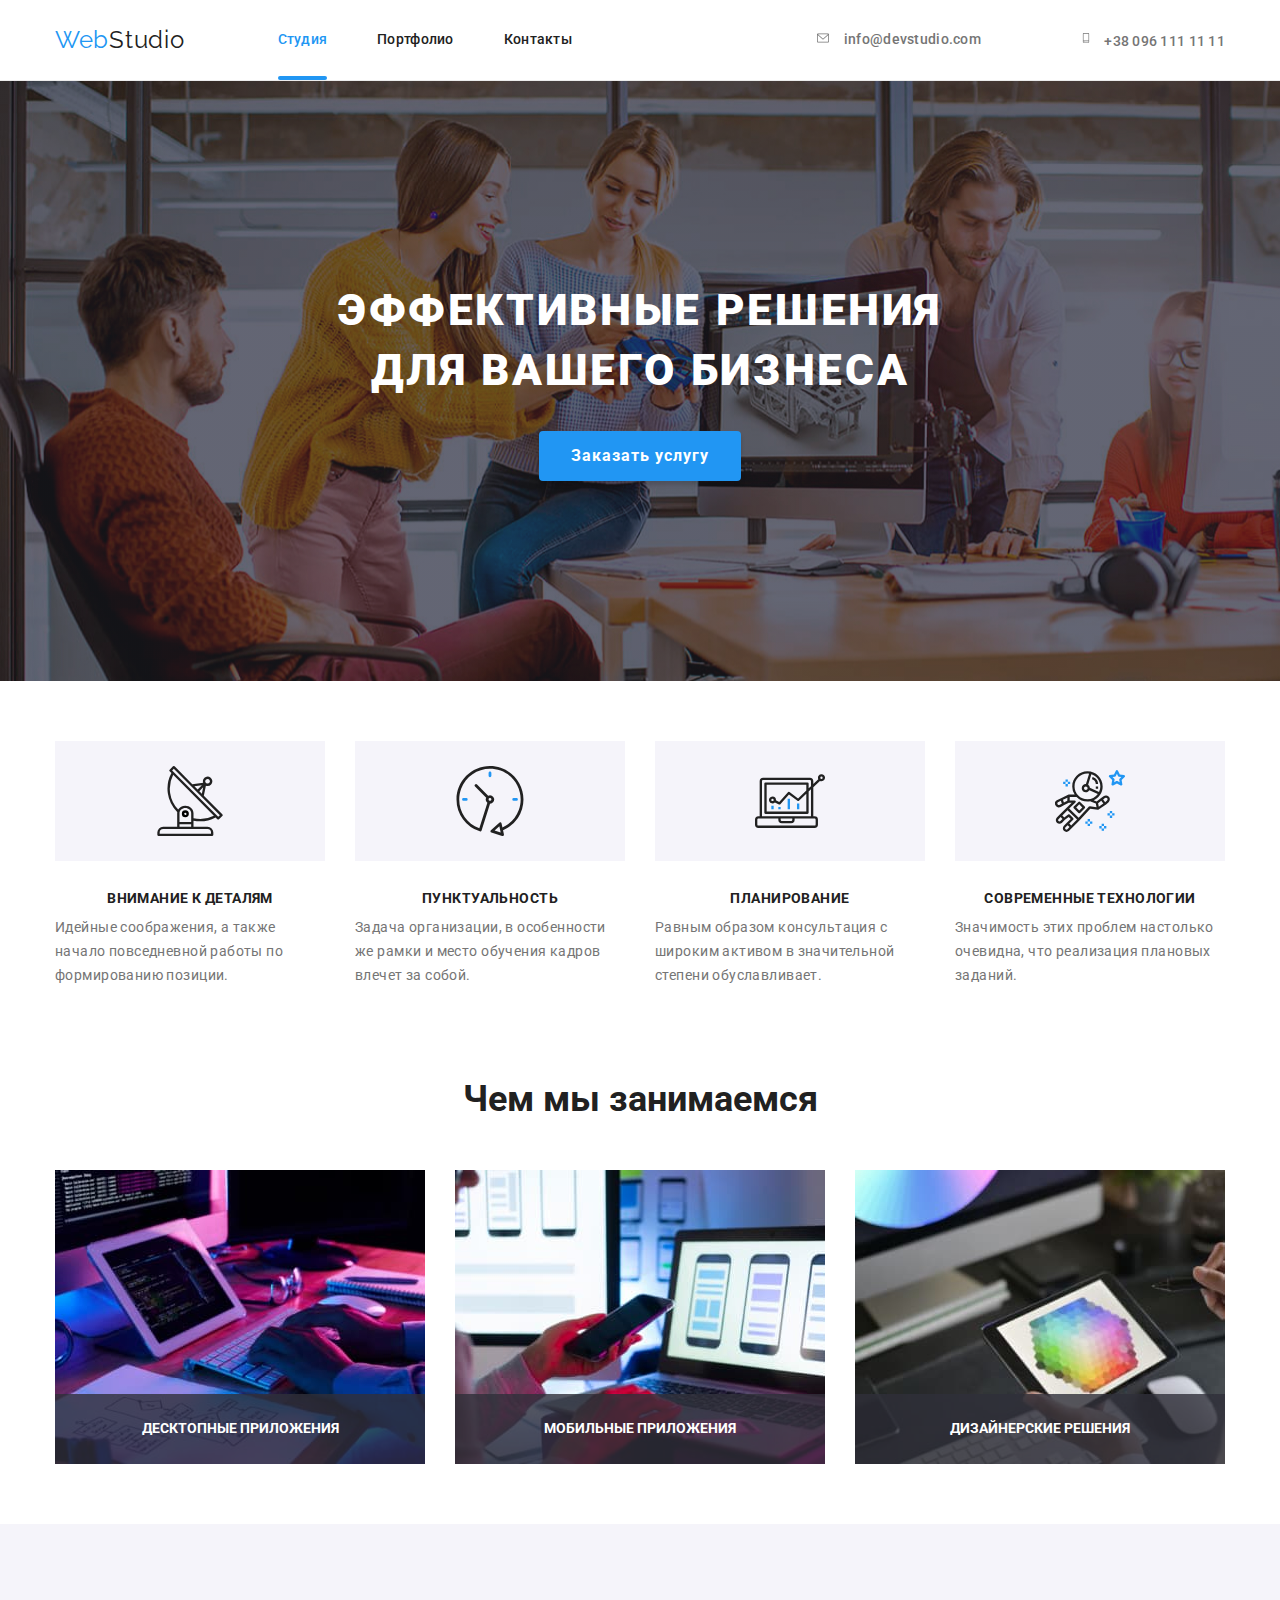
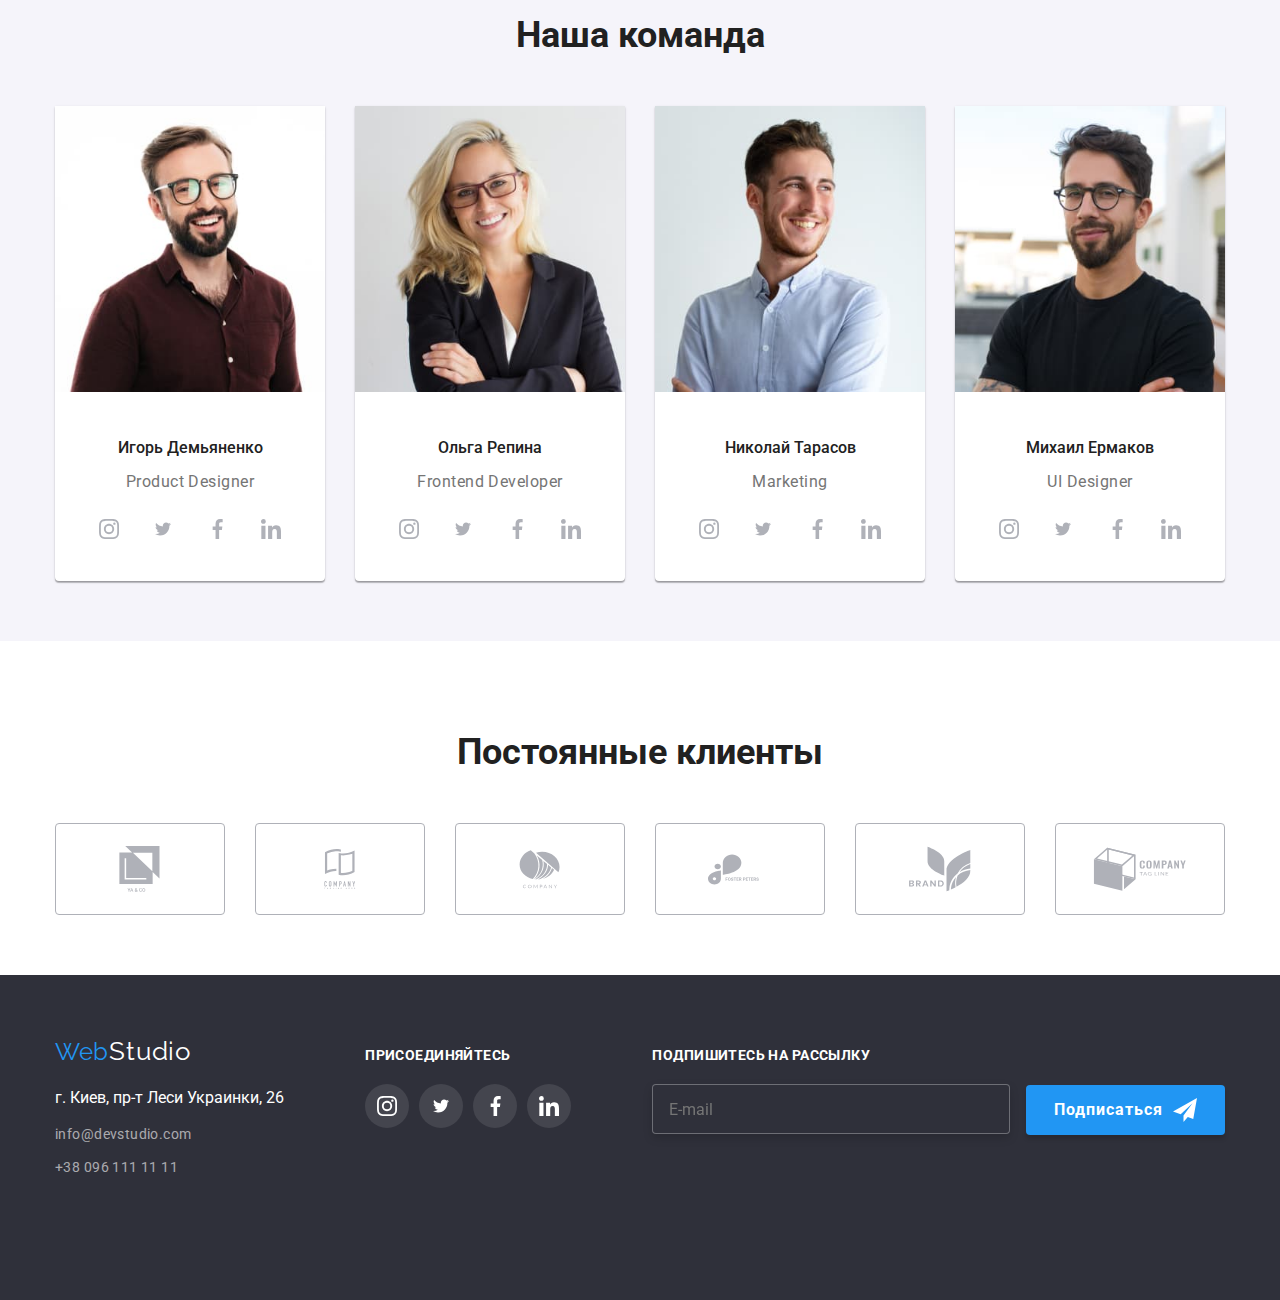
==== commit 55be6e8a: "fixed-header" ====
--- a/index.html
+++ b/index.html
@@ -21,9 +21,9 @@
     <!-- HEADER -->
 
     <header class="site-header">
-      <div class="container">
+      <div class="container header-container">
         <nav class="site-header__nav">
-          <a class="logo" href="#">
+          <a class="site-header__logo" href="#">
             <span class="logo__text_accept-color">Web</span
             ><span class="logo__text">Studio</span>
           </a>
@@ -63,6 +63,7 @@
             >
           </li>
         </ul>
+      </div>
         <button
           type="button"
           class="site-header__menu-btn is-open"
--- a/css/main.min.css
+++ b/css/main.min.css
@@ -1,2 +1,2 @@
-.page{background-color:#fff;font-family:Roboto,sans-serif}.container{padding-right:15px;padding-left:15px;margin-left:auto;margin-right:auto}@media screen and (max-width: 480px){.container{width:480px}}@media screen and (min-width: 768px){.container{width:768px}}@media screen and (min-width: 1200px){.container{width:1200px}}.section{padding-top:60px;padding-bottom:60px}.section__title{margin-bottom:50px;font-size:36px;line-height:1.17;text-align:center;color:#212121}ul{list-style:none;padding:0}a{text-decoration:none}img{display:block;max-width:100%}.site-header{border-bottom:1px solid #ececec}.site-header__nav{display:flex;align-items:center}@media screen and (max-width: 768px){.site-header__nav{padding-top:16px;padding-bottom:16px}}.logo{font-family:Raleway,sans-serif;letter-spacing:0.03em;font-size:24px;line-height:1.38;padding-left:0px}@media screen and (min-width: 1200px){.logo{margin-right:93px}}.logo__text_accept-color{color:#2196f3}.logo__text{color:#212121}.logo__text_white{color:#fff;letter-spacing:0.03em;font-size:26px;line-height:1.19}.site-header__menu-btn{display:inline-flex;position:absolute;border:none;z-index:4;top:10px;right:15px}@media screen and (min-width: 768px){.site-header__menu-btn{display:none}}.site-header__menu-btn .site-header__nav_icon-menu{display:none}.site-header__menu-btn.is-open .site-header__nav_icon-menu{display:block}.site-header__menu-btn.is-open .site-header__nav_icon-close{display:none}@media screen and (max-width: 768px){.menu-container{display:none;position:absolute;top:0;left:0;width:100%;height:100%;padding:48px 40px}.menu-container.is-open{display:flex;flex-direction:column;justify-content:space-between;overflow:hidden;z-index:3}}@media screen and (min-width: 768px){.menu-container{display:none}}.site-header__nav{display:flex;align-items:center}.site-nav{display:flex;align-items:center;margin-left:auto}@media screen and (max-width: 768px){.site-nav{display:none}}.site-nav__link{display:flex;align-items:center;color:#212121;letter-spacing:0.02em;font-weight:500;font-size:14px;line-height:1.14;display:block;padding-bottom:32px;padding-top:32px;transition:color 250ms cubic-bezier(0.4, 0, 0.2, 1)}.site-nav__link:hover,.site-nav__link:focus{color:#2196f3}.site-nav__link-is-active{position:relative;color:#2196f3}@media screen and (min-width: 768px){.site-nav__link-is-active::after{content:"";position:absolute;left:0;bottom:0;display:block;width:100%;height:4px;border-radius:2px;background-color:#2196f3}.site-nav__item:not(:last-child){margin-right:50px}}.contact-nav{margin-left:auto}@media screen and (max-width: 768px){.contact-nav{display:none}}@media screen and (min-width: 768px){.contact-nav{display:block}}@media screen and (min-width: 1200px){.contact-nav{display:flex;text-align:center}}.contact-nav__link{color:#757575;letter-spacing:0.03em;font-weight:500;font-size:14px;line-height:1.14;margin-top:0px;margin-bottom:0px;margin-left:auto;display:flex;align-items:center;transition:color 250ms cubic-bezier(0.4, 0, 0.2, 1)}.contact-nav__link:hover,.contact-nav__link:focus{color:#2196f3}.contact-nav__item:not(:last-child){margin-right:50px}.contact-nav__icon{fill:#757575;margin-right:10px;transition:fill 250ms cubic-bezier(0.4, 0, 0.2, 1)}.contact-nav__link:hover .contact-nav__icon,.contact-nav__link:focus .contact-nav__icon{fill:#2196f3}.site-hero{padding-top:118px;padding-bottom:118px;margin-left:auto;margin-right:auto;max-width:1600px;background-color:#c4c4c4;background-image:linear-gradient(to right, rgba(47,48,58,0.4), rgba(47,48,58,0.4)),url(../images/hero/mobile-hero.jpg);background-size:cover}@media screen and (min-device-pixel-ratio: 2), (-webkit-min-device-pixel-ratio: 2), (min-resolution: 192dpi), (min-resolution: 2dppx){.site-hero{background-image:linear-gradient(to right, rgba(47,48,58,0.4), rgba(47,48,58,0.4)),url(../images/hero/mobile-hero@2x.jpg)}}@media screen and (min-width: 489px){.site-hero{background-image:linear-gradient(to right, rgba(47,48,58,0.4), rgba(47,48,58,0.4)),url(../images/hero/tablet-hero.jpg)}}@media screen and (min-width: 489px) and (min-device-pixel-ratio: 2), screen and (min-width: 489px) and (-webkit-min-device-pixel-ratio: 2), screen and (min-width: 489px) and (min-resolution: 192dpi), screen and (min-width: 489px) and (min-resolution: 2dppx){.site-hero{background-image:linear-gradient(to right, rgba(47,48,58,0.4), rgba(47,48,58,0.4)),url(../images/hero/tablet-hero@2x.jpg)}}@media screen and (min-width: 769px){.site-hero{padding-top:200px;padding-bottom:200px;background-image:linear-gradient(to right, rgba(47,48,58,0.4), rgba(47,48,58,0.4)),url(../images/hero/desktop-hero.jpg)}}@media screen and (min-width: 769px) and (min-device-pixel-ratio: 2), screen and (min-width: 769px) and (-webkit-min-device-pixel-ratio: 2), screen and (min-width: 769px) and (min-resolution: 192dpi), screen and (min-width: 769px) and (min-resolution: 2dppx){.site-hero{background-image:linear-gradient(to right, rgba(47,48,58,0.4), rgba(47,48,58,0.4)),url(../images/hero/desktop-hero@2x.jpg)}}.site-hero__title{margin-left:auto;margin-right:auto;margin-top:0;margin-bottom:30px;font-weight:900;font-size:26px;line-height:1.62;text-align:center;letter-spacing:0.06em;text-transform:uppercase;color:#fff}@media screen and (min-width: 1200px){.site-hero__title{font-size:44px;line-height:1.36}}.site-hero__button{display:flex;align-items:center;margin-left:auto;margin-right:auto;padding:10px 32px;font-weight:bold;font-size:16px;line-height:1.87;text-align:center;letter-spacing:0.06em;border:0;color:#fff;background-color:#2196f3;box-shadow:0px 4px 4px rgba(0,0,0,0.15);border-radius:4px}@media screen and (min-width: 768px){.feature__list{display:flex;flex-wrap:wrap;margin:-15px}}.feature__title{text-align:center;letter-spacing:0.03em;font-weight:700;font-size:14px;line-height:1.14;text-transform:uppercase;margin-bottom:10px;margin-top:0px;color:#212121}@media screen and (max-width: 768px){.feature__title{text-align:center}}.feature__text{color:#757575;letter-spacing:0.03em;font-size:14px;line-height:1.71;margin:0px;display:flex}@media screen and (min-width: 768px){.feature__item{width:calc((100% - 60px) / 2);margin:15px}}@media screen and (min-width: 1200px){.feature__item{width:calc((100% - 120px) / 4)}}@media screen and (max-width: 768px){.feature__item:not(:last-child){margin-bottom:30px}}.feature__item-bgr{height:120px;margin-bottom:30px;display:flex;align-items:center;justify-content:center;background:#f5f4fa}.feature__icon{display:inline-block;margin:auto}.section-skills{padding-top:0px}@media screen and (max-width: 1199px){.section-skills{display:none}}.section-skills__images{display:flex;margin:-15px}.section-skills__card{position:relative;margin:15px;width:370px}.section-skills__description{position:absolute;bottom:0;display:flex;align-items:center;justify-content:center;width:100%;height:70px;background:rgba(47,48,58,0.8)}.section-skills__title{font-weight:bold;font-size:14px;line-height:1.14;text-transform:uppercase;color:#fff}.section-team{background-color:#f5f4fa}.team-cards__name{padding:30px}@media screen and (min-width: 768px){.team-cards{display:flex;flex-wrap:wrap;margin:-15px}}.team-cards__item{background-color:#fff;box-shadow:0px 1px 3px rgba(0,0,0,0.12),0px 1px 1px rgba(0,0,0,0.14),0px 2px 1px rgba(0,0,0,0.2);border-radius:0px 0px 4px 4px}@media screen and (max-width: 768px){.team-cards__item:not(:last-child){margin-bottom:30px}}@media screen and (min-width: 768px){.team-cards__item{margin:15px;flex-basis:calc((100% - 4 * 15px) / 2)}}@media screen and (min-width: 1200px){.team-cards__item{flex-basis:calc((100% - 8 * 15px) / 4)}}.team-cards__title{margin-bottom:10px;font-weight:500;font-size:16px;line-height:1.19;text-align:center;color:#212121}.team-cards__text{color:#757575;font-size:16px;line-height:1.18;letter-spacing:0.03em;text-align:center}.social-network__link{display:flex;justify-content:center;align-items:center;width:44px;height:44px;border-radius:50%;transition:background-color 250ms cubic-bezier(0.4, 0, 0.2, 1)}.social-network__link:hover,.social-network__link:focus{background-color:#2196f3}.social-network__icon{fill:#afb1b8;transition:fill 250ms cubic-bezier(0.4, 0, 0.2, 1)}.social-network__link:hover .social-network__icon,.social-network__link:focus .social-network__icon{fill:#fff}.social-network{padding:0;display:flex;justify-content:center}.social-network__item:not(:last-child){margin-right:10px}.clients{display:flex;flex-wrap:wrap;padding:0;margin:-15px}.clients__item{margin:15px}@media screen and (max-width: 768px){.clients__item{width:calc((100% - 2 * 30px) / 2)}}@media screen and (min-width: 768px){.clients__item{flex-basis:calc((100% - 3 * 30px) / 3)}}@media screen and (min-width: 1200px){.clients__item{flex-basis:calc((100% - 6 * 30px) / 6)}}.clients__link{display:flex;align-items:center;height:92px;border:1px solid #afb1b8;border-radius:4px;justify-content:center;transition:border 250ms cubic-bezier(0.4, 0, 0.2, 1)}.clients__icon{fill:#afb1b8;transition:fill 250ms cubic-bezier(0.4, 0, 0.2, 1)}.clients__link:hover .clients__icon{fill:#2196f3}.clients__link:hover{border:1px solid #2196f3}.portfolio-nav{margin-bottom:50px;display:flex;justify-content:center;margin-top:0px}.portfolio-nav__button{color:#fff;background-color:#2196f3;letter-spacing:0.06em;font-size:16px;line-height:1.87;text-align:center;font-weight:700;cursor:pointer;border-radius:4px;padding:6px 22px;border:0px;transition-property:color, background-color, box-shadow;transition-duration:250ms;transition-timing-function:cubic-bezier(0.4, 0, 0.2, 1)}.portfolio-nav__item{margin-left:8px}.portfolio-nav__item:first-child{margin-left:0px}.portfolio-nav .portfolio-nav__button{background-color:#f5f4fa;color:#212121;border-radius:4px;font-weight:500;font-size:16px;line-height:1.62;letter-spacing:0.03em}.portfolio-nav .portfolio-nav__button:hover,.portfolio-nav .portfolio-nav__button:focus{color:#fff;background-color:#2196f3;box-shadow:0px 3px 1px rgba(0,0,0,0.1),0px 1px 2px rgba(0,0,0,0.08),0px 2px 2px rgba(0,0,0,0.12);border-radius:4px}.portfolio{display:flex;flex-wrap:wrap;margin-top:-30px;margin-left:-30px;margin-bottom:0px}.portfolio__card{position:relative;overflow:hidden}.portfolio__overlay{position:absolute;top:0;left:0;width:100%;height:100%;background-color:rgba(33,150,243,0.9);transform:translateY(100%);transition:transform 250ms cubic-bezier(0.4, 0, 0.2, 1);color:#fff;padding:60px 20px;font-size:18px;line-height:1.55;letter-spacing:0.03em}.portfolio__direction{padding:20px 24px;border-left:1px solid #eee;border-right:1px solid #eee;border-bottom:1px solid #eee}.portfolio__title{color:#212121;font-weight:700;font-size:18px;line-height:2;letter-spacing:0.06em;margin:0px}.portfolio__text{font-size:16px;line-height:1.87;letter-spacing:0.03em;color:#757575;margin-top:4px;margin-bottom:0px}.portfolio__item{background:#fff;box-sizing:border-box;width:370px;padding:0;margin-left:30px;margin-top:30px;transition:box-shadow 250ms cubic-bezier(0.4, 0, 0.2, 1)}.portfolio__item:hover{box-shadow:0px 1px 1px rgba(0,0,0,0.12),0px 4px 4px rgba(0,0,0,0.06),1px 4px 6px rgba(0,0,0,0.16)}.portfolio__item:hover .portfolio__overlay{transform:translateY(0)}.footer{padding-bottom:60px;padding-top:60px;background-color:#2f303a}.footer .footer__title{margin-bottom:20px;font-weight:700;text-transform:uppercase;color:#fff;letter-spacing:0.03em;font-size:14px;line-height:1.14;margin-top:0px}.footer .footer__container{text-align:center}@media screen and (min-width: 768px){.footer .footer__container{display:flex;flex-wrap:wrap}}@media screen and (min-width: 1200px){.footer .footer__container{align-items:baseline;justify-content:space-between;text-align:left}}.footer .footer-contaсt{margin-bottom:60px}@media screen and (min-width: 768px){.footer .footer-contaсt{margin-left:61px;margin-right:165px}}@media screen and (min-width: 1200px){.footer .footer-contaсt{margin:0}}.footer .footer-contaсt__address{align-items:center;margin-top:20px;margin-bottom:60px;font-style:normal;color:#fff}.footer .footer-contaсt__link{display:block;margin-top:8px;font-size:14px;line-height:1.71;letter-spacing:0.03em;text-decoration:none;color:rgba(255,255,255,0.6)}.footer .footer-contaсt__item:last-child{margin-top:9px}.footer .footer-social-links{margin-bottom:60px}@media screen and (min-width: 1200px){.footer .footer-social-links{margin:0}}.footer .footer-social-links__list{margin:0;padding:0;display:flex;justify-content:center}.footer .footer-social-links__item:not(:last-child){margin-right:10px}.footer .footer-social-links__link{width:44px;height:44px;display:flex;justify-content:center;align-items:center;border-radius:50%;background:rgba(255,255,255,0.1)}.footer .footer-social-links__link:hover,.footer .footer-social-links__link:focus{background-color:#2196f3;transition:background-color 250ms cubic-bezier(0.4, 0, 0.2, 1)}.footer .footer-social-links__icon{fill:#fff}@media screen and (min-width: 768px){.footer__subscribe-thumb{min-width:450px;margin-left:auto;margin-right:auto}}@media screen and (min-width: 1200px){.footer__subscribe-thumb{margin:0}}@media screen and (min-width: 1200px){.form-subscribe{margin-bottom:0}}.form-subscribe :focus{color:#2196f3}.form-subscribe__icon-send{margin-left:10px;fill:#fff}.form-subscribe__send-email{width:100%;height:50px;padding:15px 16px;cursor:pointer;border:1px solid rgba(255,255,255,0.3);filter:drop-shadow(0px 4px 4px rgba(0,0,0,0.15));border-radius:4px;font-weight:400;font-size:16px;line-height:1.25;background-color:#2f303a;color:rgba(255,255,255,0.6)}@media screen and (min-width: 1200px){.form-subscribe__send-email{width:358px}}.form-subscribe__send-email::placeholder{font-weight:400;font-size:16px;line-height:1.25;margin-top:15px;margin-bottom:15px}.form-subscribe__submit-email{align-items:center;font-weight:700;font-size:16px;line-height:1.87;text-align:center;letter-spacing:0.06em;border:0;color:#fff;background-color:#2196f3;box-shadow:0px 4px 4px rgba(0,0,0,0.15);border-radius:4px;margin-top:20px;padding:10px 28px;display:inline-flex}@media screen and (min-width: 1200px){.form-subscribe__submit-email{margin:0 0 0 12px}}.backdrop{position:fixed;top:0;left:0;width:100%;height:100%;background-color:rgba(0,0,0,0.2);opacity:1;transition:opacity 250ms cubic-bezier(0.4, 0, 0.2, 1)}.backdrop.is-hidden{opacity:0;pointer-events:none;visibility:hidden;transition:visibility 250ms cubic-bezier(0.4, 0, 0.2, 1),opacity 250ms cubic-bezier(0.4, 0, 0.2, 1)}.backdrop.is-hidden .modal{transform:translate(-50%, -50%) scale(0.9)}.modal{position:absolute;top:50%;left:50%;width:528px;height:581px;background-color:#fff;box-shadow:0px 1px 3px rgba(0,0,0,0.12),0px 1px 1px rgba(0,0,0,0.14),0px 2px 1px rgba(0,0,0,0.2);border-radius:4px;transform:translate(-50%, -50%) scale(1);transition:transform 250ms cubic-bezier(0.4, 0, 0.2, 1)}.modal__content{padding:40px}.modal__header{margin-bottom:12px;font-weight:700;font-size:20px;line-height:1.15;text-align:center;letter-spacing:0.03em;color:#212121}.modal__btn-submit{display:block;margin:0 auto;margin-top:30px;width:200px;height:50px;cursor:pointer;border:none;background:#2196f3;box-shadow:0px 4px 4px rgba(0,0,0,0.15);border-radius:4px;font-weight:700;font-size:16px;line-height:1.87;letter-spacing:0.06em;color:#fff;transition:background-color 250ms cubic-bezier(0.4, 0, 0.2, 1)}.modal__btn-submit:hover{background:#188ce8;box-shadow:0px 4px 4px rgba(0,0,0,0.15);border-radius:4px}.modal__btn-close{position:absolute;top:0;right:0;display:flex;height:38px;padding:0;background-color:#fff;border:none}.modal__btn-close_bgr{position:relative;margin-top:8px;margin-right:8px;width:30px;height:30px;border:1px solid rgba(0,0,0,0.1);border-radius:50%;background-color:#fff}.modal__btn-close_icon{position:absolute;top:50%;left:50%;transform:translate(-50%, -50%);transition:fill 250ms cubic-bezier(0.4, 0, 0.2, 1)}.modal__btn-close_icon:hover,.modal__btn-close_icon:focus{fill:#2196f3}.modal-form{display:flex;flex-direction:column}.modal-form__label-text{color:#757575}.modal-form label:not(:last-child){margin-bottom:10px}.modal-form .modal-input-wrapper__text:focus,.modal-form textarea:focus{outline:none;border:1px solid #2196f3}.modal-form textarea{height:120px;padding:12px 16px;resize:none}.modal-form .modal-input-wrapper__text:focus+.modal-input-wrapper__icon{fill:#2196f3}.modal-input-wrapper{display:block;position:relative}.modal-input-wrapper__text{border:1px solid rgba(33,33,33,0.2);border-radius:4px;width:100%;color:#212121;height:40px;padding-left:42px}.modal-input-wrapper__icon{position:absolute;top:50%;transform:translateY(-50%);left:12px}.checkbox{display:flex;align-items:center;justify-content:center;margin-bottom:30px}.checkbox__link{color:#2196f3;text-decoration:underline;font-weight:normal;font-size:14px;line-height:1.71;letter-spacing:0.03em}.checkbox__hidden{position:absolute;width:1px;height:1px;margin:-1px;border:0;padding:0;clip:rect(0 0 0 0);overflow:hidden}.checkbox__hidden:checked+.checkbox__icon{background-color:#2196f3;border:none}.checkbox__icon{margin-right:8px;display:flex;justify-content:center;align-items:center;width:16px;height:15px;border:2px solid #212121;border-radius:2px}.checkbox__icon>.checkbox__icon-check{fill:transparent}.checkbox:checked+* .checkbox__icon-check{fill:#fff}.checkbox__text{font-weight:normal;font-size:14px;line-height:1.71;letter-spacing:0.03em;color:#757575}
+.page{background-color:#fff;font-family:Roboto,sans-serif}.container{padding-right:15px;padding-left:15px;margin-left:auto;margin-right:auto}@media screen and (max-width: 480px){.container{width:480px}}@media screen and (min-width: 768px){.container{width:768px}}@media screen and (min-width: 1200px){.container{width:1200px}}.section{padding-top:60px;padding-bottom:60px}.section__title{margin-bottom:50px;font-size:36px;line-height:1.17;text-align:center;color:#212121}ul{list-style:none;padding:0}a{text-decoration:none}img{display:block;max-width:100%}.site-header{border-bottom:1px solid #ececec}.header-container{display:flex;align-items:center}@media screen and (max-width: 768px){.header-container{padding-top:16px;padding-bottom:16px}}.logo{font-family:Raleway,sans-serif;letter-spacing:0.03em;font-size:24px;line-height:1.38;padding-left:0px}.logo__text_accept-color{color:#2196f3}.logo__text{color:#212121}.logo__text_white{color:#fff;letter-spacing:0.03em;font-size:26px;line-height:1.19}.site-header__logo{font-family:Raleway,sans-serif;letter-spacing:0.03em;font-size:24px;line-height:1.38;padding-left:0px}@media screen and (min-width: 768px){.site-header__logo{margin-right:88px}}@media screen and (min-width: 1200px){.site-header__logo{margin-right:93px}}.site-header__menu-btn{display:inline-flex;position:absolute;border:none;z-index:4;top:10px;right:15px}@media screen and (min-width: 768px){.site-header__menu-btn{display:none}}.site-header__menu-btn .site-header__nav_icon-menu{display:none}.site-header__menu-btn.is-open .site-header__nav_icon-menu{display:block}.site-header__menu-btn.is-open .site-header__nav_icon-close{display:none}@media screen and (max-width: 768px){.menu-container{display:none;position:absolute;top:0;left:0;width:100%;height:100%;padding:48px 40px}.menu-container.is-open{display:flex;flex-direction:column;justify-content:space-between;overflow:hidden;z-index:3}}@media screen and (min-width: 768px){.menu-container{display:none}}.site-header__nav{display:flex;align-items:center}@media screen and (max-width: 768px){.site-header__nav{padding-top:16px;padding-bottom:16px}}.site-nav{display:flex;align-items:center;margin:0}@media screen and (max-width: 767px){.site-nav{display:none}}.site-nav__link{display:flex;align-items:center;color:#212121;letter-spacing:0.02em;font-weight:500;font-size:14px;line-height:1.14;padding-bottom:32px;padding-top:32px;transition:color 250ms cubic-bezier(0.4, 0, 0.2, 1)}.site-nav__link:hover,.site-nav__link:focus{color:#2196f3}.site-nav__link-is-active{position:relative;color:#2196f3}@media screen and (min-width: 768px){.site-nav__link-is-active::after{content:"";position:absolute;left:0;bottom:0;display:block;width:100%;height:4px;border-radius:2px;background-color:#2196f3}.site-nav__item:not(:last-child){margin-right:50px}}.contact-nav{margin-left:auto}@media screen and (max-width: 768px){.contact-nav{display:none}}@media screen and (min-width: 768px){.contact-nav{display:block}}@media screen and (min-width: 1200px){.contact-nav{display:flex;text-align:center}}.contact-nav__item:not(:last-child){margin-right:50px}.contact-nav__link:hover .contact-nav__icon,.contact-nav__link:focus .contact-nav__icon{fill:#2196f3}@media screen and (min-width: 1200px){.contact-nav__item+.contact-nav__item{margin-left:50px}}.contact-nav__link{padding-top:32px;padding-bottom:32px;font-weight:500;font-size:12px;line-height:1.17;letter-spacing:0.02em;transition:color 250ms cubic-bezier(0.4, 0, 0.2, 1);color:#757575}.contact-nav__link:hover,.contact-nav__link:focus{color:#2196f3}@media screen and (min-width: 1200px){.contact-nav__link{font-size:14px;line-height:1.14}}.contact-nav__icon{fill:#757575;transition:fill 250ms cubic-bezier(0.4, 0, 0.2, 1)}@media screen and (min-width: 768px){.contact-nav__icon{margin-right:8px}}@media screen and (min-width: 768px){.contact-nav__icon{margin-right:10px}}.site-hero{padding-top:118px;padding-bottom:118px;margin-left:auto;margin-right:auto;max-width:1600px;background-color:#c4c4c4;background-image:linear-gradient(to right, rgba(47,48,58,0.4), rgba(47,48,58,0.4)),url(../images/hero/mobile-hero.jpg);background-size:cover}@media screen and (min-device-pixel-ratio: 2), (-webkit-min-device-pixel-ratio: 2), (min-resolution: 192dpi), (min-resolution: 2dppx){.site-hero{background-image:linear-gradient(to right, rgba(47,48,58,0.4), rgba(47,48,58,0.4)),url(../images/hero/mobile-hero@2x.jpg)}}@media screen and (min-width: 489px){.site-hero{background-image:linear-gradient(to right, rgba(47,48,58,0.4), rgba(47,48,58,0.4)),url(../images/hero/tablet-hero.jpg)}}@media screen and (min-width: 489px) and (min-device-pixel-ratio: 2), screen and (min-width: 489px) and (-webkit-min-device-pixel-ratio: 2), screen and (min-width: 489px) and (min-resolution: 192dpi), screen and (min-width: 489px) and (min-resolution: 2dppx){.site-hero{background-image:linear-gradient(to right, rgba(47,48,58,0.4), rgba(47,48,58,0.4)),url(../images/hero/tablet-hero@2x.jpg)}}@media screen and (min-width: 769px){.site-hero{padding-top:200px;padding-bottom:200px;background-image:linear-gradient(to right, rgba(47,48,58,0.4), rgba(47,48,58,0.4)),url(../images/hero/desktop-hero.jpg)}}@media screen and (min-width: 769px) and (min-device-pixel-ratio: 2), screen and (min-width: 769px) and (-webkit-min-device-pixel-ratio: 2), screen and (min-width: 769px) and (min-resolution: 192dpi), screen and (min-width: 769px) and (min-resolution: 2dppx){.site-hero{background-image:linear-gradient(to right, rgba(47,48,58,0.4), rgba(47,48,58,0.4)),url(../images/hero/desktop-hero@2x.jpg)}}.site-hero__title{margin-left:auto;margin-right:auto;margin-top:0;margin-bottom:30px;font-weight:900;font-size:26px;line-height:1.62;text-align:center;letter-spacing:0.06em;text-transform:uppercase;color:#fff}@media screen and (min-width: 1200px){.site-hero__title{font-size:44px;line-height:1.36}}.site-hero__button{display:flex;align-items:center;margin-left:auto;margin-right:auto;padding:10px 32px;font-weight:bold;font-size:16px;line-height:1.87;text-align:center;letter-spacing:0.06em;border:0;color:#fff;background-color:#2196f3;box-shadow:0px 4px 4px rgba(0,0,0,0.15);border-radius:4px}@media screen and (min-width: 768px){.feature__list{display:flex;flex-wrap:wrap;margin:-15px}}.feature__title{text-align:center;letter-spacing:0.03em;font-weight:700;font-size:14px;line-height:1.14;text-transform:uppercase;margin-bottom:10px;margin-top:0px;color:#212121}@media screen and (max-width: 768px){.feature__title{text-align:center}}.feature__text{color:#757575;letter-spacing:0.03em;font-size:14px;line-height:1.71;margin:0px;display:flex}@media screen and (min-width: 768px){.feature__item{width:calc((100% - 60px) / 2);margin:15px}}@media screen and (min-width: 1200px){.feature__item{width:calc((100% - 120px) / 4)}}@media screen and (max-width: 768px){.feature__item:not(:last-child){margin-bottom:30px}}.feature__item-bgr{height:120px;margin-bottom:30px;display:flex;align-items:center;justify-content:center;background:#f5f4fa}.feature__icon{display:inline-block;margin:auto}.section-skills{padding-top:0px}@media screen and (max-width: 1199px){.section-skills{display:none}}.section-skills__images{display:flex;margin:-15px}.section-skills__card{position:relative;margin:15px;width:370px}.section-skills__description{position:absolute;bottom:0;display:flex;align-items:center;justify-content:center;width:100%;height:70px;background:rgba(47,48,58,0.8)}.section-skills__title{font-weight:bold;font-size:14px;line-height:1.14;text-transform:uppercase;color:#fff}.section-team{background-color:#f5f4fa}.team-cards__name{padding:30px}@media screen and (min-width: 768px){.team-cards{display:flex;flex-wrap:wrap;margin:-15px}}.team-cards__item{background-color:#fff;box-shadow:0px 1px 3px rgba(0,0,0,0.12),0px 1px 1px rgba(0,0,0,0.14),0px 2px 1px rgba(0,0,0,0.2);border-radius:0px 0px 4px 4px}@media screen and (max-width: 768px){.team-cards__item:not(:last-child){margin-bottom:30px}}@media screen and (min-width: 768px){.team-cards__item{margin:15px;flex-basis:calc((100% - 4 * 15px) / 2)}}@media screen and (min-width: 1200px){.team-cards__item{flex-basis:calc((100% - 8 * 15px) / 4)}}.team-cards__title{margin-bottom:10px;font-weight:500;font-size:16px;line-height:1.19;text-align:center;color:#212121}.team-cards__text{color:#757575;font-size:16px;line-height:1.18;letter-spacing:0.03em;text-align:center}.social-network__link{display:flex;justify-content:center;align-items:center;width:44px;height:44px;border-radius:50%;transition:background-color 250ms cubic-bezier(0.4, 0, 0.2, 1)}.social-network__link:hover,.social-network__link:focus{background-color:#2196f3}.social-network__icon{fill:#afb1b8;transition:fill 250ms cubic-bezier(0.4, 0, 0.2, 1)}.social-network__link:hover .social-network__icon,.social-network__link:focus .social-network__icon{fill:#fff}.social-network{padding:0;display:flex;justify-content:center}.social-network__item:not(:last-child){margin-right:10px}.clients{display:flex;flex-wrap:wrap;padding:0;margin:-15px}.clients__item{margin:15px}@media screen and (max-width: 768px){.clients__item{width:calc((100% - 2 * 30px) / 2)}}@media screen and (min-width: 768px){.clients__item{flex-basis:calc((100% - 3 * 30px) / 3)}}@media screen and (min-width: 1200px){.clients__item{flex-basis:calc((100% - 6 * 30px) / 6)}}.clients__link{display:flex;align-items:center;height:92px;border:1px solid #afb1b8;border-radius:4px;justify-content:center;transition:border 250ms cubic-bezier(0.4, 0, 0.2, 1)}.clients__icon{fill:#afb1b8;transition:fill 250ms cubic-bezier(0.4, 0, 0.2, 1)}.clients__link:hover .clients__icon{fill:#2196f3}.clients__link:hover{border:1px solid #2196f3}.portfolio-nav{margin-bottom:50px;display:flex;justify-content:center;margin-top:0px}.portfolio-nav__button{color:#fff;background-color:#2196f3;letter-spacing:0.06em;font-size:16px;line-height:1.87;text-align:center;font-weight:700;cursor:pointer;border-radius:4px;padding:6px 22px;border:0px;transition-property:color, background-color, box-shadow;transition-duration:250ms;transition-timing-function:cubic-bezier(0.4, 0, 0.2, 1)}.portfolio-nav__item{margin-left:8px}.portfolio-nav__item:first-child{margin-left:0px}.portfolio-nav .portfolio-nav__button{background-color:#f5f4fa;color:#212121;border-radius:4px;font-weight:500;font-size:16px;line-height:1.62;letter-spacing:0.03em}.portfolio-nav .portfolio-nav__button:hover,.portfolio-nav .portfolio-nav__button:focus{color:#fff;background-color:#2196f3;box-shadow:0px 3px 1px rgba(0,0,0,0.1),0px 1px 2px rgba(0,0,0,0.08),0px 2px 2px rgba(0,0,0,0.12);border-radius:4px}.portfolio{display:flex;flex-wrap:wrap;margin-top:-30px;margin-left:-30px;margin-bottom:0px}.portfolio__card{position:relative;overflow:hidden}.portfolio__overlay{position:absolute;top:0;left:0;width:100%;height:100%;background-color:rgba(33,150,243,0.9);transform:translateY(100%);transition:transform 250ms cubic-bezier(0.4, 0, 0.2, 1);color:#fff;padding:60px 20px;font-size:18px;line-height:1.55;letter-spacing:0.03em}.portfolio__direction{padding:20px 24px;border-left:1px solid #eee;border-right:1px solid #eee;border-bottom:1px solid #eee}.portfolio__title{color:#212121;font-weight:700;font-size:18px;line-height:2;letter-spacing:0.06em;margin:0px}.portfolio__text{font-size:16px;line-height:1.87;letter-spacing:0.03em;color:#757575;margin-top:4px;margin-bottom:0px}.portfolio__item{background:#fff;box-sizing:border-box;width:370px;padding:0;margin-left:30px;margin-top:30px;transition:box-shadow 250ms cubic-bezier(0.4, 0, 0.2, 1)}.portfolio__item:hover{box-shadow:0px 1px 1px rgba(0,0,0,0.12),0px 4px 4px rgba(0,0,0,0.06),1px 4px 6px rgba(0,0,0,0.16)}.portfolio__item:hover .portfolio__overlay{transform:translateY(0)}.footer{padding-bottom:60px;padding-top:60px;background-color:#2f303a}.footer .footer__title{margin-bottom:20px;font-weight:700;text-transform:uppercase;color:#fff;letter-spacing:0.03em;font-size:14px;line-height:1.14;margin-top:0px}.footer .footer__container{text-align:center}@media screen and (min-width: 768px){.footer .footer__container{display:flex;flex-wrap:wrap}}@media screen and (min-width: 1200px){.footer .footer__container{align-items:baseline;justify-content:space-between;text-align:left}}.footer .footer-contaсt{margin-bottom:60px}@media screen and (min-width: 768px){.footer .footer-contaсt{margin-left:61px;margin-right:165px}}@media screen and (min-width: 1200px){.footer .footer-contaсt{margin:0}}.footer .footer-contaсt__address{align-items:center;margin-top:20px;margin-bottom:60px;font-style:normal;color:#fff}.footer .footer-contaсt__link{display:block;margin-top:8px;font-size:14px;line-height:1.71;letter-spacing:0.03em;text-decoration:none;color:rgba(255,255,255,0.6)}.footer .footer-contaсt__item:last-child{margin-top:9px}.footer .footer-social-links{margin-bottom:60px}@media screen and (min-width: 1200px){.footer .footer-social-links{margin:0}}.footer .footer-social-links__list{margin:0;padding:0;display:flex;justify-content:center}.footer .footer-social-links__item:not(:last-child){margin-right:10px}.footer .footer-social-links__link{width:44px;height:44px;display:flex;justify-content:center;align-items:center;border-radius:50%;background:rgba(255,255,255,0.1)}.footer .footer-social-links__link:hover,.footer .footer-social-links__link:focus{background-color:#2196f3;transition:background-color 250ms cubic-bezier(0.4, 0, 0.2, 1)}.footer .footer-social-links__icon{fill:#fff}@media screen and (min-width: 768px){.footer__subscribe-thumb{min-width:450px;margin-left:auto;margin-right:auto}}@media screen and (min-width: 1200px){.footer__subscribe-thumb{margin:0}}@media screen and (min-width: 1200px){.form-subscribe{margin-bottom:0}}.form-subscribe :focus{color:#2196f3}.form-subscribe__icon-send{margin-left:10px;fill:#fff}.form-subscribe__send-email{width:100%;height:50px;padding:15px 16px;cursor:pointer;border:1px solid rgba(255,255,255,0.3);filter:drop-shadow(0px 4px 4px rgba(0,0,0,0.15));border-radius:4px;font-weight:400;font-size:16px;line-height:1.25;background-color:#2f303a;color:rgba(255,255,255,0.6)}@media screen and (min-width: 1200px){.form-subscribe__send-email{width:358px}}.form-subscribe__send-email::placeholder{font-weight:400;font-size:16px;line-height:1.25;margin-top:15px;margin-bottom:15px}.form-subscribe__submit-email{align-items:center;font-weight:700;font-size:16px;line-height:1.87;text-align:center;letter-spacing:0.06em;border:0;color:#fff;background-color:#2196f3;box-shadow:0px 4px 4px rgba(0,0,0,0.15);border-radius:4px;margin-top:20px;padding:10px 28px;display:inline-flex}@media screen and (min-width: 1200px){.form-subscribe__submit-email{margin:0 0 0 12px}}.backdrop{position:fixed;top:0;left:0;width:100%;height:100%;background-color:rgba(0,0,0,0.2);opacity:1;transition:opacity 250ms cubic-bezier(0.4, 0, 0.2, 1)}.backdrop.is-hidden{opacity:0;pointer-events:none;visibility:hidden;transition:visibility 250ms cubic-bezier(0.4, 0, 0.2, 1),opacity 250ms cubic-bezier(0.4, 0, 0.2, 1)}.backdrop.is-hidden .modal{transform:translate(-50%, -50%) scale(0.9)}.modal{position:absolute;top:50%;left:50%;width:528px;height:581px;background-color:#fff;box-shadow:0px 1px 3px rgba(0,0,0,0.12),0px 1px 1px rgba(0,0,0,0.14),0px 2px 1px rgba(0,0,0,0.2);border-radius:4px;transform:translate(-50%, -50%) scale(1);transition:transform 250ms cubic-bezier(0.4, 0, 0.2, 1)}.modal__content{padding:40px}.modal__header{margin-bottom:12px;font-weight:700;font-size:20px;line-height:1.15;text-align:center;letter-spacing:0.03em;color:#212121}.modal__btn-submit{display:block;margin:0 auto;margin-top:30px;width:200px;height:50px;cursor:pointer;border:none;background:#2196f3;box-shadow:0px 4px 4px rgba(0,0,0,0.15);border-radius:4px;font-weight:700;font-size:16px;line-height:1.87;letter-spacing:0.06em;color:#fff;transition:background-color 250ms cubic-bezier(0.4, 0, 0.2, 1)}.modal__btn-submit:hover{background:#188ce8;box-shadow:0px 4px 4px rgba(0,0,0,0.15);border-radius:4px}.modal__btn-close{position:absolute;top:0;right:0;display:flex;height:38px;padding:0;background-color:#fff;border:none}.modal__btn-close_bgr{position:relative;margin-top:8px;margin-right:8px;width:30px;height:30px;border:1px solid rgba(0,0,0,0.1);border-radius:50%;background-color:#fff}.modal__btn-close_icon{position:absolute;top:50%;left:50%;transform:translate(-50%, -50%);transition:fill 250ms cubic-bezier(0.4, 0, 0.2, 1)}.modal__btn-close_icon:hover,.modal__btn-close_icon:focus{fill:#2196f3}.modal-form{display:flex;flex-direction:column}.modal-form__label-text{color:#757575}.modal-form label:not(:last-child){margin-bottom:10px}.modal-form .modal-input-wrapper__text:focus,.modal-form textarea:focus{outline:none;border:1px solid #2196f3}.modal-form textarea{height:120px;padding:12px 16px;resize:none}.modal-form .modal-input-wrapper__text:focus+.modal-input-wrapper__icon{fill:#2196f3}.modal-input-wrapper{display:block;position:relative}.modal-input-wrapper__text{border:1px solid rgba(33,33,33,0.2);border-radius:4px;width:100%;color:#212121;height:40px;padding-left:42px}.modal-input-wrapper__icon{position:absolute;top:50%;transform:translateY(-50%);left:12px}.checkbox{display:flex;align-items:center;justify-content:center;margin-bottom:30px}.checkbox__link{color:#2196f3;text-decoration:underline;font-weight:normal;font-size:14px;line-height:1.71;letter-spacing:0.03em}.checkbox__hidden{position:absolute;width:1px;height:1px;margin:-1px;border:0;padding:0;clip:rect(0 0 0 0);overflow:hidden}.checkbox__hidden:checked+.checkbox__icon{background-color:#2196f3;border:none}.checkbox__icon{margin-right:8px;display:flex;justify-content:center;align-items:center;width:16px;height:15px;border:2px solid #212121;border-radius:2px}.checkbox__icon>.checkbox__icon-check{fill:transparent}.checkbox:checked+* .checkbox__icon-check{fill:#fff}.checkbox__text{font-weight:normal;font-size:14px;line-height:1.71;letter-spacing:0.03em;color:#757575}
 /*# sourceMappingURL=main.min.css.map */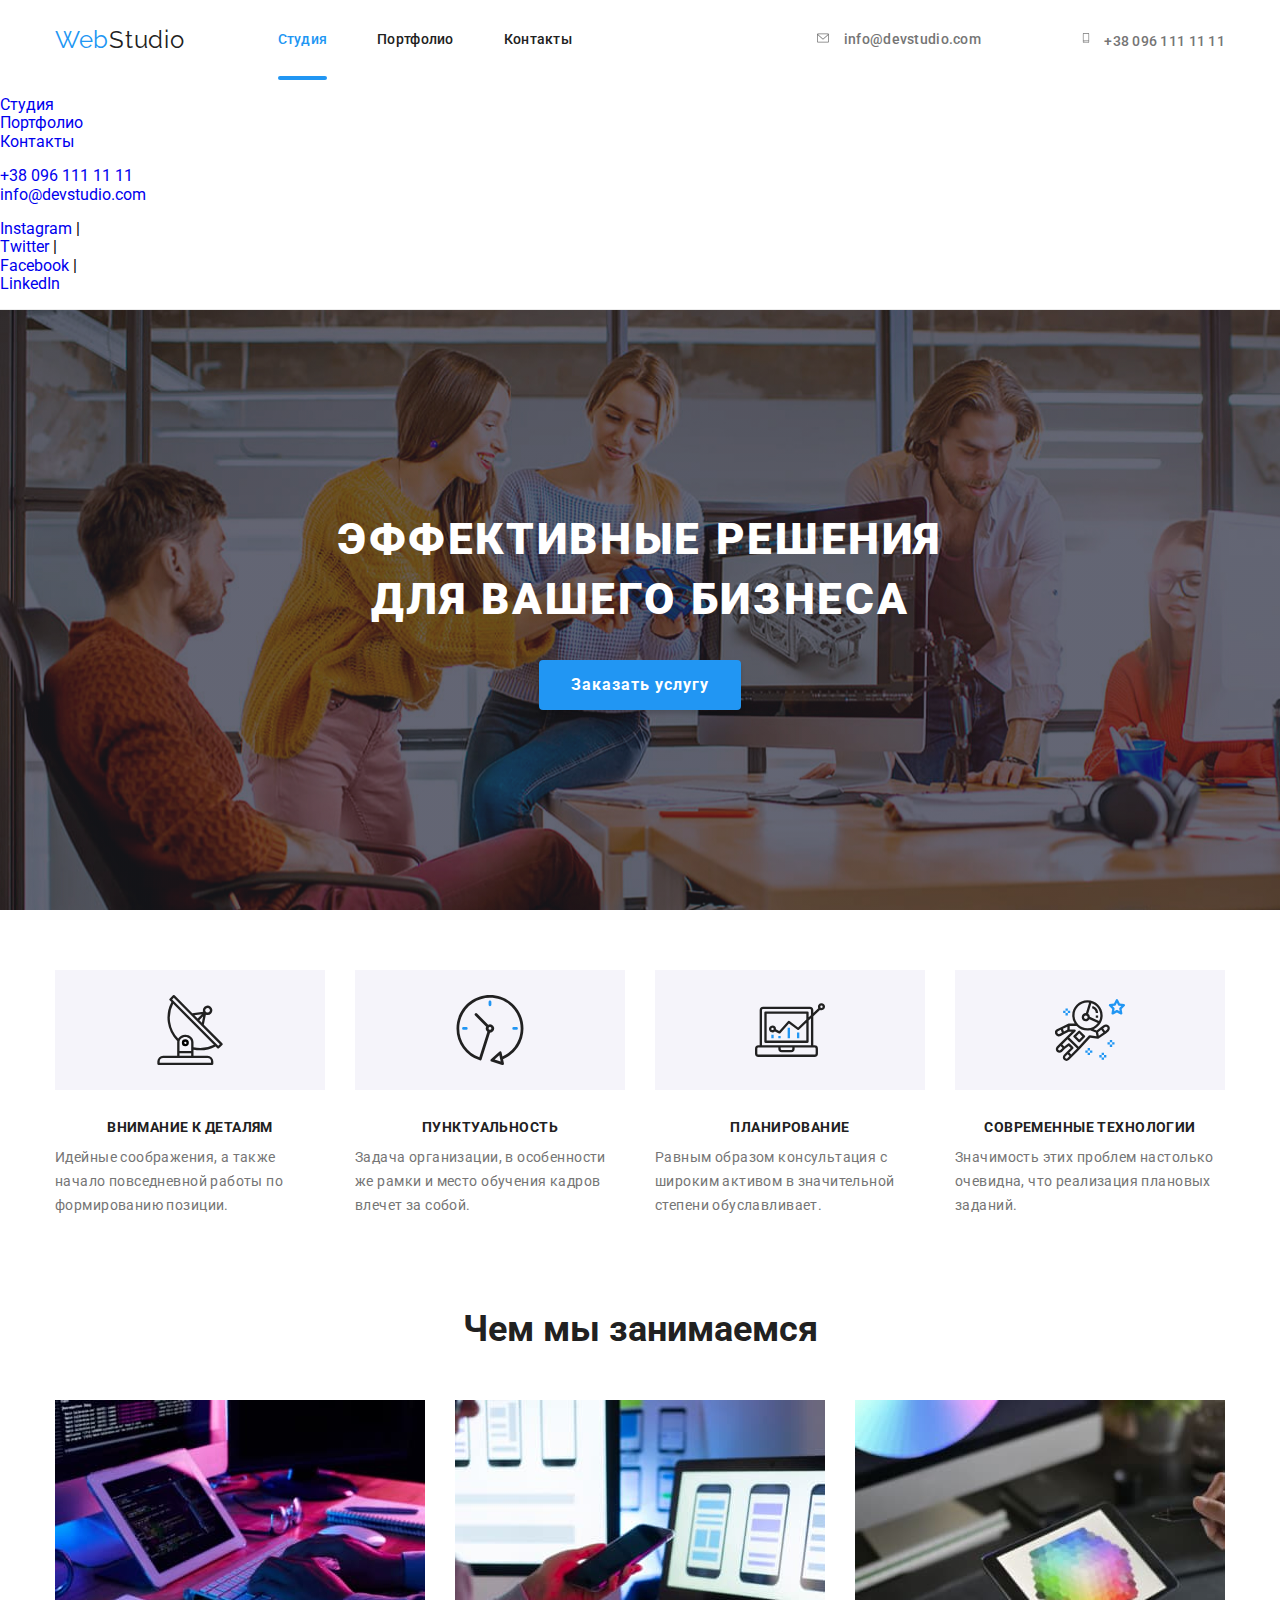
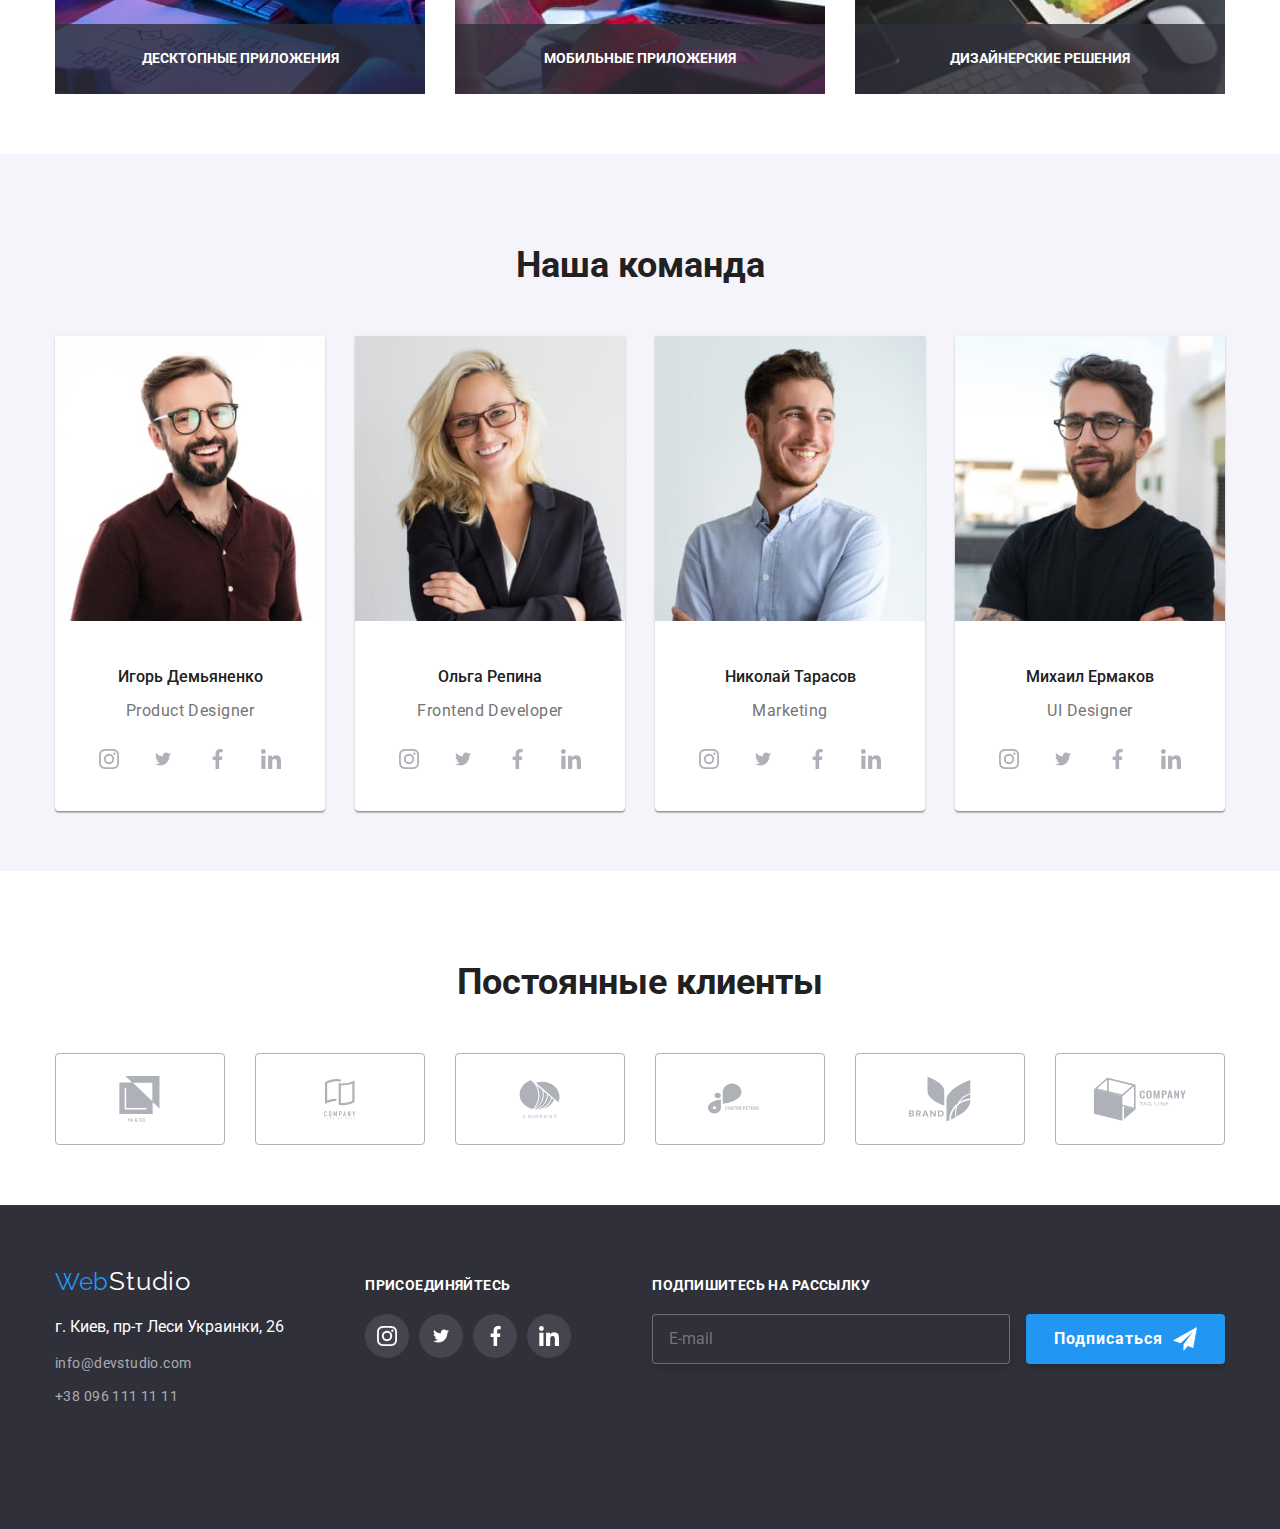
==== commit 823ef429: "Добавила разметку мобильного меню" ====
--- a/index.html
+++ b/index.html
@@ -64,16 +64,72 @@
           </li>
         </ul>
       </div>
+
+      <!--MOBILE MENU -->
+      <div class="mobile-menu__container"
+      id="mobile-menu-container"
+      data-menu>
+<nav class="mobile-menu__nav">
+  <ul class="mobile-menu__nav-list">
+    <li class="mobile-menu__nav-item">
+      <a
+      href="./index.html"
+      class="mobile-menu__nav-link mobile-menu__nav-link-is-active">Студия</a>
+    </li>
+     <li class="mobile-menu__nav-item">
+     <a href="./portfolio.html" class="mobile-menu__nav-link">Портфолио</a>
+    </li>
+    <li class="mobile-menu__nav-item">
+     <a href="#" class="mobile-menu__nav-link">Контакты</a>
+    </li>
+  </ul>
+</nav>
+   <div class="mobile-menu__contacts">
+     <ul class="mobile-menu__contact-list">
+         <li class="mobile-menu__contact-item-tel">
+           <a href="tel:+380961111111" class="mobile-menu__contact-tel"
+                  >+38 096 111 11 11</a
+                >
+              </li>
+              <li class="mobile-menu__contact-item-mail">
+                <a
+                  href="mailto:info@devstudio.com"
+                  class="mobile-menu__contact-mail"
+                  >info@devstudio.com</a
+                >
+              </li>
+            </ul>
+             <ul class="mobile-menu__social-link-list">
+              <li class="mobile-menu__social-link-item">
+                <a href="#" class="mobile-menu__social-link"> Instagram </a>
+                <span class="mobile-menu__social-link-separator">|</span>
+              </li>
+              <li class="mobile-menu__social-link-item">
+                <a href="#" class="mobile-menu__social-link"> Twitter </a>
+                <span class="mobile-menu__social-link-separator">|</span>
+              </li>
+              <li class="mobile-menu__social-link-item">
+                <a href="#" class="mobile-menu__social-link"> Facebook </a>
+                <span class="mobile-menu__social-link-separator">|</span>
+              </li>
+              <li class="mobile-menu__social-link-item">
+                <a href="#" class="mobile-menu__social-link"> LinkedIn </a>
+              </li>
+            </ul>
+        </div>
+      </div>
+      </div>
         <button
           type="button"
           class="site-header__menu-btn is-open"
           aria-expanded="false"
+          aria-controls="menu-container"
           data-menu-button
-          aria-controls="menu-container"
         >
           <svg
             width="40"
             height="40"
+            class="site-header__nav_icon"
             aria-label="Переключатель мобильного меню"
           >
             <use
@@ -87,15 +143,7 @@
             ></use>
           </svg>
         </button>
-
-        <div class="menu-container" id="menu-container" data-menu>
-          Lorem ipsum dolor sit amet consectetur adipisicing elit. Cumque
-          doloribus ex esse eum magnam iure nesciunt recusandae sint repellat.
-          Nesciunt possimus eum modi iste molestiae aperiam placeat recusandae
-          facere consequatur.
-        </div>
-      </div>
-    </header>
+ </header>
 
     <main>
       <!--HERO-->
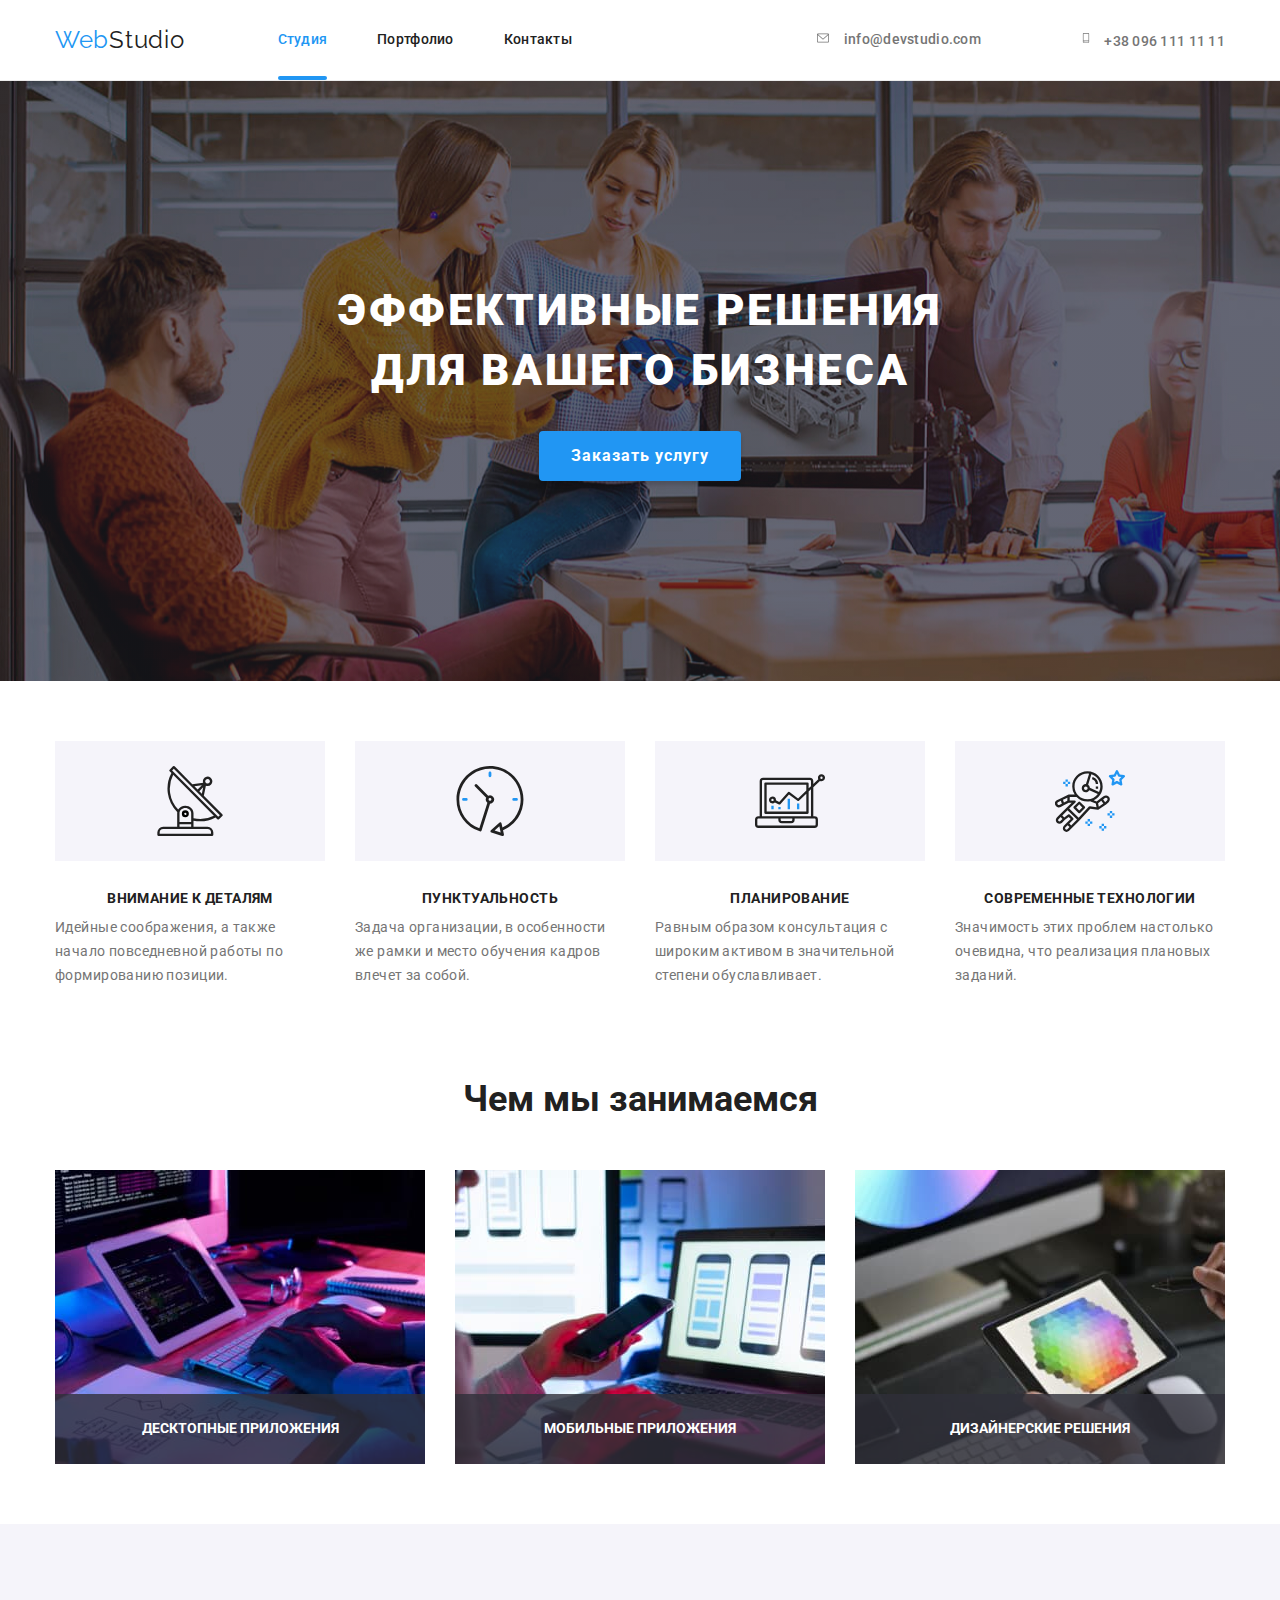
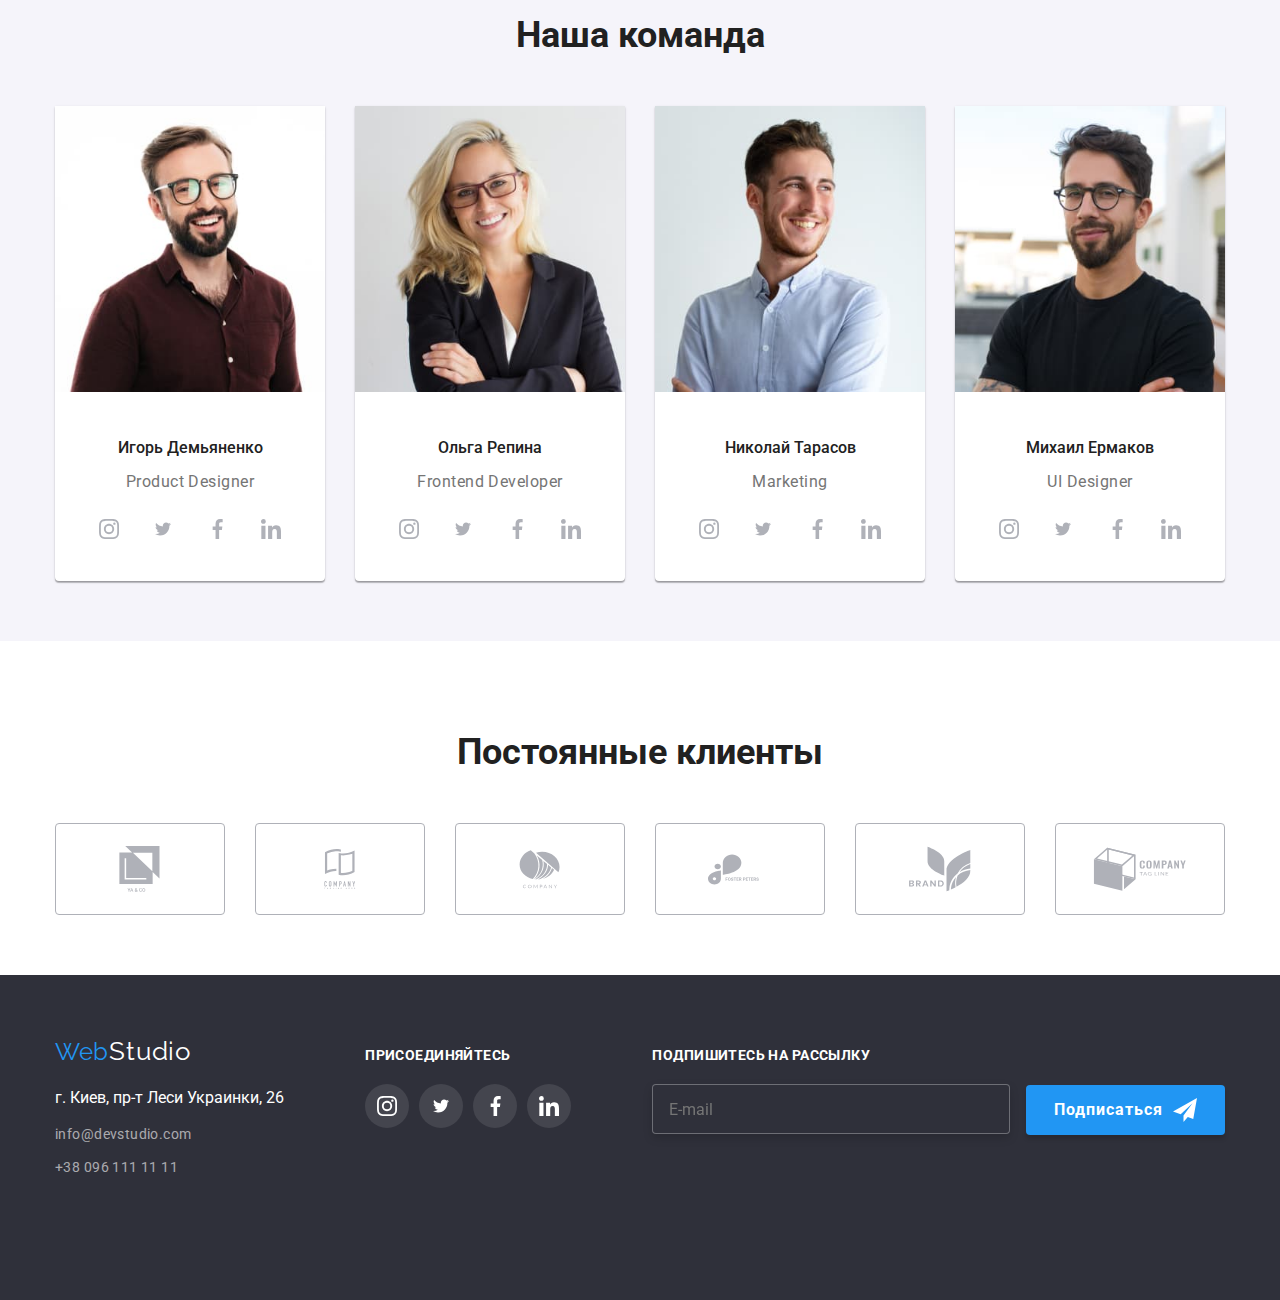
==== commit 5f17cbd0: "Спрятала мобильное меню" ====
--- a/index.html
+++ b/index.html
@@ -66,7 +66,7 @@
       </div>
 
       <!--MOBILE MENU -->
-      <div class="mobile-menu__container"
+      <div class="menu-container"
       id="mobile-menu-container"
       data-menu>
 <nav class="mobile-menu__nav">
